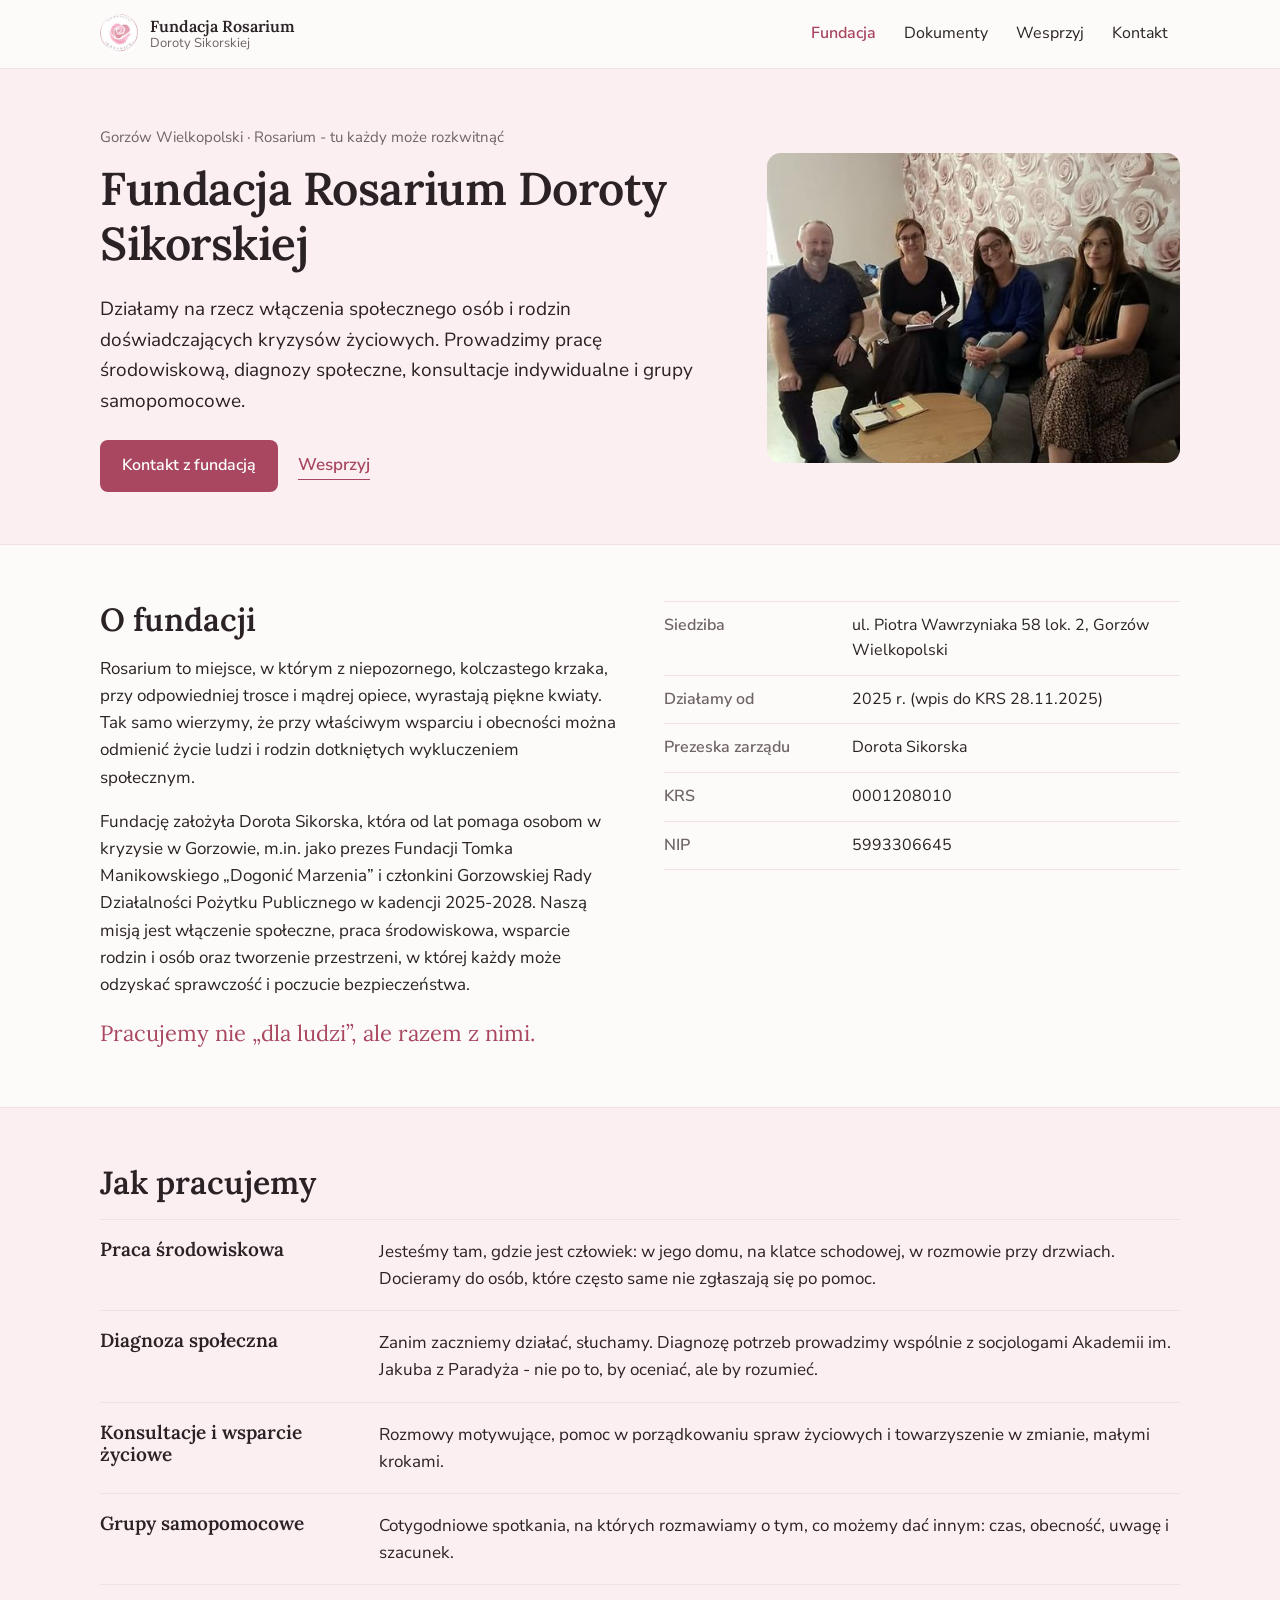
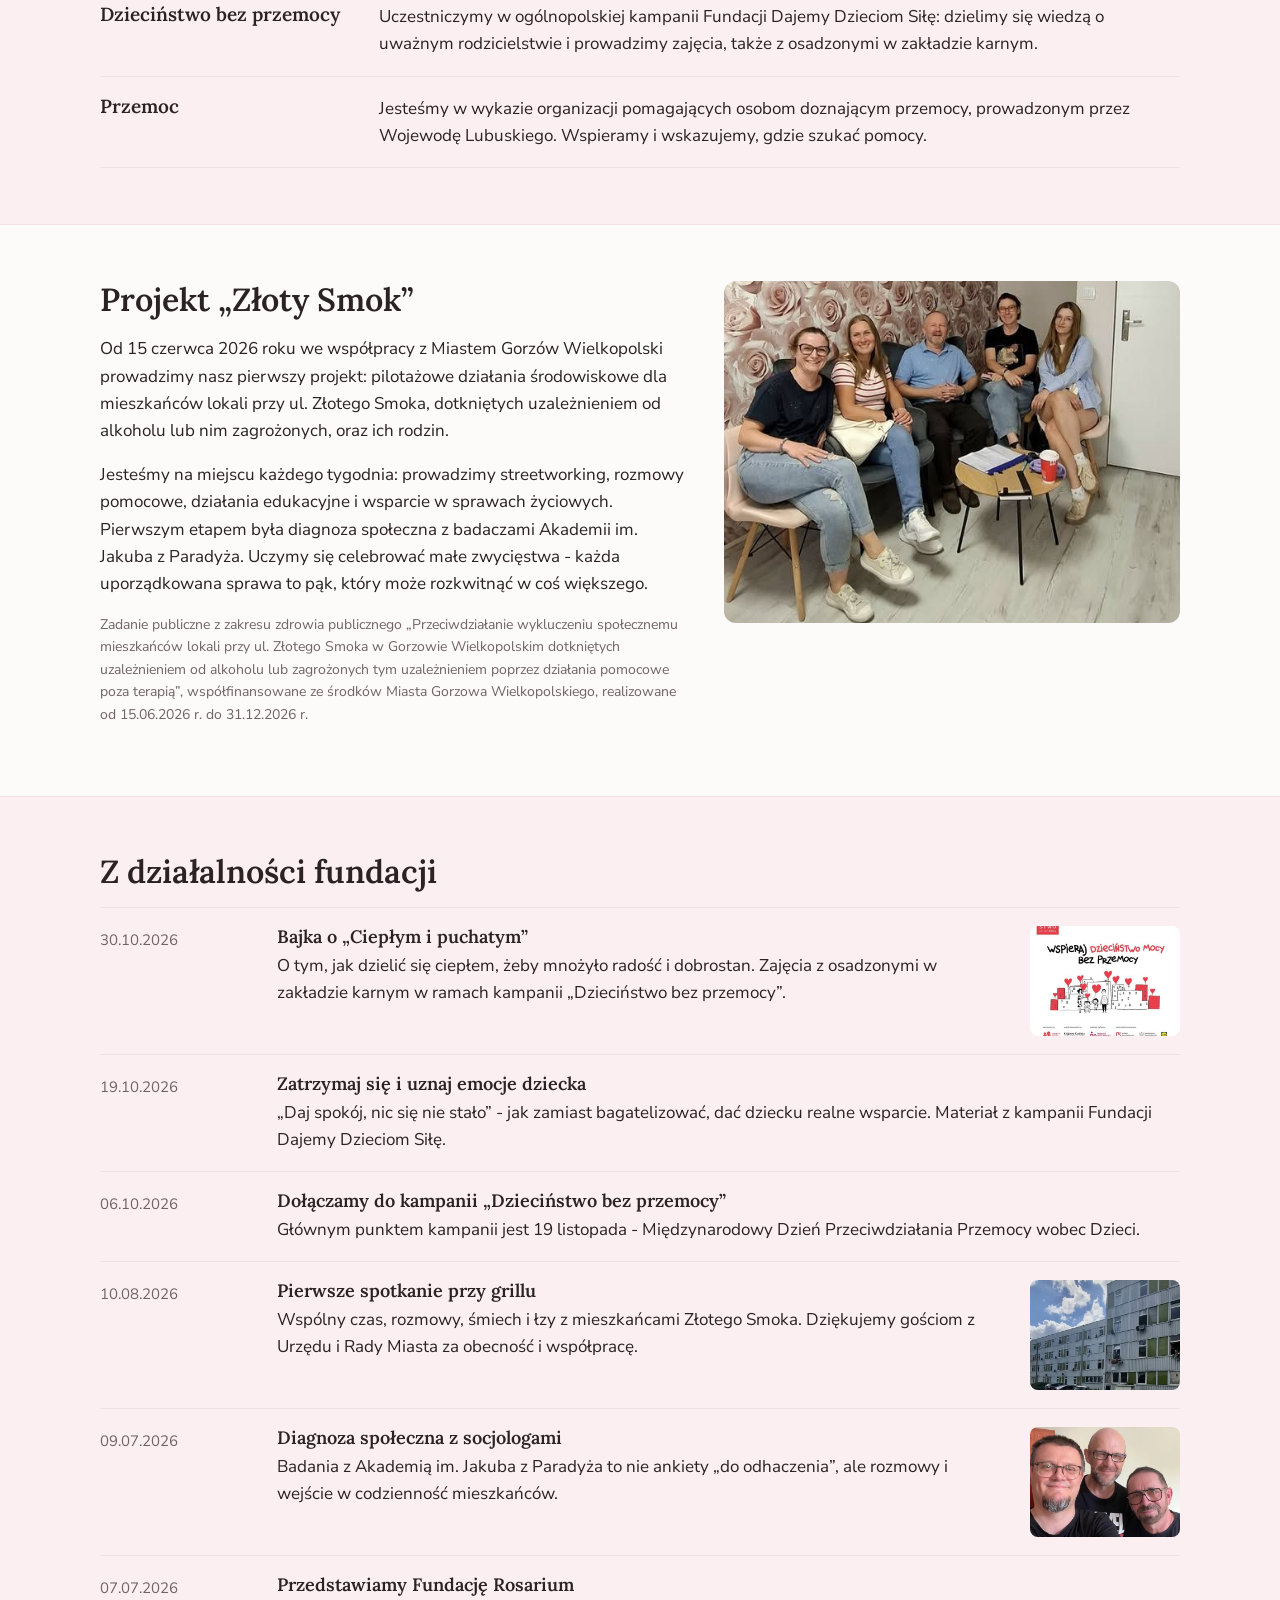
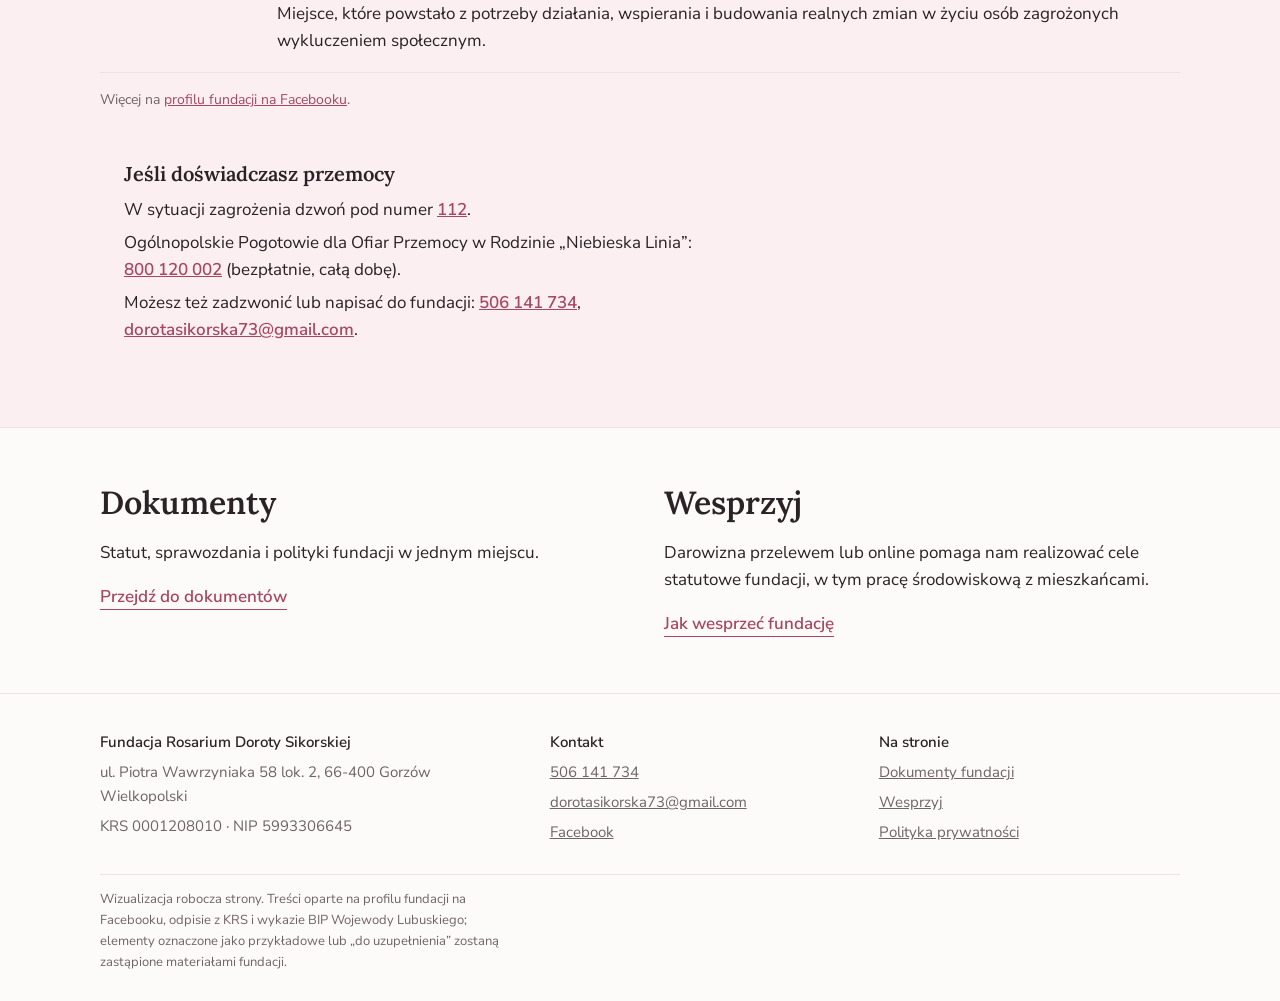
==== index.html @ 7c641041 "Treści i zdjęcia z profilu fundacji na Facebooku, kolory z logo" ====
<!doctype html>
<html lang="pl">
<head>
<meta charset="utf-8">
<meta name="viewport" content="width=device-width, initial-scale=1">
<meta name="robots" content="noindex, nofollow">
<title>Strona główna | Fundacja Rosarium</title>
<meta name="description" content="Fundacja Rosarium Doroty Sikorskiej z Gorzowa Wielkopolskiego wspiera osoby wykluczone społecznie i zagrożone wykluczeniem.">
<link rel="preconnect" href="https://fonts.googleapis.com">
<link rel="preconnect" href="https://fonts.gstatic.com" crossorigin>
<link href="https://fonts.googleapis.com/css2?family=Lora:wght@500;600&family=Nunito+Sans:opsz,wght@6..12,400;6..12,600&display=swap" rel="stylesheet">
<link rel="stylesheet" href="style.css">
<link rel="icon" href="data:image/svg+xml,%3Csvg%20xmlns%3D%22http%3A//www.w3.org/2000/svg%22%20viewBox%3D%220%200%2040%2040%22%3E%3Ccircle%20cx%3D%2220%22%20cy%3D%2220%22%20r%3D%2219%22%20fill%3D%22%239a3c52%22/%3E%3Cpath%20d%3D%22M20%2011c-4.5%200-7%203.5-7%207s3.5%206%207%206%207-2.5%207-6-2.5-7-7-7z%22%20fill%3D%22none%22%20stroke%3D%22%23fff%22%20stroke-width%3D%222.4%22/%3E%3Cpath%20d%3D%22M20%2024v8%22%20stroke%3D%22%23fff%22%20stroke-width%3D%222.4%22/%3E%3C/svg%3E">
</head>
<body>
<a class="skip" href="#tresc">Przejdź do treści</a>
<header class="top"><div class="wrap">
<a class="brand" href="index.html"><img src="img/logo.jpg" alt="" width="40" height="40"><span>Fundacja Rosarium<small>Doroty Sikorskiej</small></span></a>
<button class="burger" aria-label="Menu" aria-expanded="false" aria-controls="nav"><svg width="22" height="22" viewBox="0 0 24 24" fill="none" stroke="currentColor" stroke-width="2" stroke-linecap="round"><path d="M4 7h16M4 12h16M4 17h16"/></svg></button>
<nav class="nav" id="nav" aria-label="Główne menu"><a href="index.html" aria-current="page">Fundacja</a><a href="dokumenty.html">Dokumenty</a><a href="wesprzyj.html">Wesprzyj</a><a href="kontakt.html">Kontakt</a></nav>
</div></header>
<main id="tresc">

<section class="hero"><div class="wrap">
<div>
<p class="where">Gorzów Wielkopolski · Rosarium - tu każdy może rozkwitnąć</p>
<h1>Fundacja Rosarium Doroty Sikorskiej</h1>
<p class="lead">Działamy na rzecz włączenia społecznego osób i rodzin doświadczających kryzysów życiowych. Prowadzimy pracę środowiskową, diagnozy społeczne, konsultacje indywidualne i grupy samopomocowe.</p>
<div class="btns"><a class="btn" href="kontakt.html">Kontakt z fundacją</a><a class="lnk" href="wesprzyj.html">Wesprzyj</a></div>
</div>
<div class="hero-art"><img src="img/zespol.jpg" alt="Spotkanie zespołu Fundacji Rosarium" width="526" height="1139"></div>
</div></section>

<section class="sec"><div class="wrap cols">
<div>
<h2>O fundacji</h2>
<p>Rosarium to miejsce, w którym z niepozornego, kolczastego krzaka, przy odpowiedniej trosce i mądrej opiece, wyrastają piękne kwiaty. Tak samo wierzymy, że przy właściwym wsparciu i obecności można odmienić życie ludzi i rodzin dotkniętych wykluczeniem społecznym.</p>
<p>Fundację założyła Dorota Sikorska, która od lat pomaga osobom w kryzysie w Gorzowie, m.in. jako prezes Fundacji Tomka Manikowskiego „Dogonić Marzenia” i członkini Gorzowskiej Rady Działalności Pożytku Publicznego w kadencji 2025-2028. Naszą misją jest włączenie społeczne, praca środowiskowa, wsparcie rodzin i osób oraz tworzenie przestrzeni, w której każdy może odzyskać sprawczość i poczucie bezpieczeństwa.</p>
<p class="motto">Pracujemy nie „dla ludzi”, ale razem z nimi.</p>
</div>
<div>
<ul class="facts">
<li><b>Siedziba</b><span>ul. Piotra Wawrzyniaka 58 lok. 2, Gorzów Wielkopolski</span></li>
<li><b>Działamy od</b><span>2025 r. (wpis do KRS 28.11.2025)</span></li>
<li><b>Prezeska zarządu</b><span>Dorota Sikorska</span></li>
<li><b>KRS</b><span>0001208010</span></li>
<li><b>NIP</b><span>5993306645</span></li>
</ul>
</div>
</div></section>

<section class="sec alt"><div class="wrap">
<h2>Jak pracujemy</h2>
<ul class="ways">
<li><h3>Praca środowiskowa</h3><p>Jesteśmy tam, gdzie jest człowiek: w jego domu, na klatce schodowej, w rozmowie przy drzwiach. Docieramy do osób, które często same nie zgłaszają się po pomoc.</p></li>
<li><h3>Diagnoza społeczna</h3><p>Zanim zaczniemy działać, słuchamy. Diagnozę potrzeb prowadzimy wspólnie z socjologami Akademii im. Jakuba z Paradyża - nie po to, by oceniać, ale by rozumieć.</p></li>
<li><h3>Konsultacje i wsparcie życiowe</h3><p>Rozmowy motywujące, pomoc w porządkowaniu spraw życiowych i towarzyszenie w zmianie, małymi krokami.</p></li>
<li><h3>Grupy samopomocowe</h3><p>Cotygodniowe spotkania, na których rozmawiamy o tym, co możemy dać innym: czas, obecność, uwagę i szacunek.</p></li>
<li><h3>Dzieciństwo bez przemocy</h3><p>Uczestniczymy w ogólnopolskiej kampanii Fundacji Dajemy Dzieciom Siłę: dzielimy się wiedzą o uważnym rodzicielstwie i prowadzimy zajęcia, także z osadzonymi w zakładzie karnym.</p></li>
<li><h3>Przemoc</h3><p>Jesteśmy w wykazie organizacji pomagających osobom doznającym przemocy, prowadzonym przez Wojewodę Lubuskiego. Wspieramy i wskazujemy, gdzie szukać pomocy.</p></li>
</ul>
</div></section>

<section class="sec"><div class="wrap proj">
<div>
<h2>Projekt „Złoty Smok”</h2>
<p>Od 15 czerwca 2026 roku we współpracy z Miastem Gorzów Wielkopolski prowadzimy nasz pierwszy projekt: pilotażowe działania środowiskowe dla mieszkańców lokali przy ul. Złotego Smoka, dotkniętych uzależnieniem od alkoholu lub nim zagrożonych, oraz ich rodzin.</p>
<p>Jesteśmy na miejscu każdego tygodnia: prowadzimy streetworking, rozmowy pomocowe, działania edukacyjne i wsparcie w sprawach życiowych. Pierwszym etapem była diagnoza społeczna z badaczami Akademii im. Jakuba z Paradyża. Uczymy się celebrować małe zwycięstwa - każda uporządkowana sprawa to pąk, który może rozkwitnąć w coś większego.</p>
<p class="small">Zadanie publiczne z zakresu zdrowia publicznego „Przeciwdziałanie wykluczeniu społecznemu mieszkańców lokali przy ul. Złotego Smoka w Gorzowie Wielkopolskim dotkniętych uzależnieniem od alkoholu lub zagrożonych tym uzależnieniem poprzez działania pomocowe poza terapią”, współfinansowane ze środków Miasta Gorzowa Wielkopolskiego, realizowane od 15.06.2026 r. do 31.12.2026 r.</p>
</div>
<img src="img/spotkanie.jpg" alt="Spotkanie w ramach projektu Złoty Smok" loading="lazy">
</div></section>

<section class="sec alt"><div class="wrap">
<div>
<h2>Z działalności fundacji</h2>
<ul class="news">
<li class="ph"><time datetime="2026-10-30">30.10.2026</time><div><h3>Bajka o „Ciepłym i puchatym”</h3><p>O tym, jak dzielić się ciepłem, żeby mnożyło radość i dobrostan. Zajęcia z osadzonymi w zakładzie karnym w ramach kampanii „Dzieciństwo bez przemocy”.</p></div><img class="th" src="img/kampania.jpg" alt="" loading="lazy"></li>
<li><time datetime="2026-10-19">19.10.2026</time><div><h3>Zatrzymaj się i uznaj emocje dziecka</h3><p>„Daj spokój, nic się nie stało” - jak zamiast bagatelizować, dać dziecku realne wsparcie. Materiał z kampanii Fundacji Dajemy Dzieciom Siłę.</p></div></li>
<li><time datetime="2026-10-06">06.10.2026</time><div><h3>Dołączamy do kampanii „Dzieciństwo bez przemocy”</h3><p>Głównym punktem kampanii jest 19 listopada - Międzynarodowy Dzień Przeciwdziałania Przemocy wobec Dzieci.</p></div></li>
<li class="ph"><time datetime="2026-08-10">10.08.2026</time><div><h3>Pierwsze spotkanie przy grillu</h3><p>Wspólny czas, rozmowy, śmiech i łzy z mieszkańcami Złotego Smoka. Dziękujemy gościom z Urzędu i Rady Miasta za obecność i współpracę.</p></div><img class="th" src="img/zloty-smok.jpg" alt="" loading="lazy"></li>
<li class="ph"><time datetime="2026-07-09">09.07.2026</time><div><h3>Diagnoza społeczna z socjologami</h3><p>Badania z Akademią im. Jakuba z Paradyża to nie ankiety „do odhaczenia”, ale rozmowy i wejście w codzienność mieszkańców.</p></div><img class="th" src="img/diagnoza.jpg" alt="" loading="lazy"></li>
<li><time datetime="2026-07-07">07.07.2026</time><div><h3>Przedstawiamy Fundację Rosarium</h3><p>Miejsce, które powstało z potrzeby działania, wspierania i budowania realnych zmian w życiu osób zagrożonych wykluczeniem społecznym.</p></div></li>
</ul>
<p class="note">Więcej na <a href="https://www.facebook.com/profile.php?id=61591479943344" rel="noopener">profilu fundacji na Facebooku</a>.</p>
<div style="margin-top:28px;max-width:640px"><div class="help"><h3>Jeśli doświadczasz przemocy</h3>
<p>W sytuacji zagrożenia dzwoń pod numer <a href="tel:112">112</a>.</p>
<p>Ogólnopolskie Pogotowie dla Ofiar Przemocy w Rodzinie „Niebieska Linia”: <a href="tel:800120002">800 120 002</a> (bezpłatnie, całą dobę).</p>
<p>Możesz też zadzwonić lub napisać do fundacji: <a href="tel:+48506141734">506 141 734</a>, <a href="mailto:dorotasikorska73@gmail.com">dorotasikorska73@gmail.com</a>.</p></div></div>
</div></section>

<section class="sec"><div class="wrap pair">
<div><h2>Dokumenty</h2><p>Statut, sprawozdania i polityki fundacji w jednym miejscu.</p><a class="lnk" href="dokumenty.html">Przejdź do dokumentów</a></div>
<div><h2>Wesprzyj</h2><p>Darowizna przelewem lub online pomaga nam realizować cele statutowe fundacji, w tym pracę środowiskową z mieszkańcami.</p><a class="lnk" href="wesprzyj.html">Jak wesprzeć fundację</a></div>
</div></section>

</main>
<footer class="foot"><div class="wrap">
<div><p><b>Fundacja Rosarium Doroty Sikorskiej</b></p><p>ul. Piotra Wawrzyniaka 58 lok. 2, 66-400 Gorzów Wielkopolski</p><p>KRS 0001208010 · NIP 5993306645</p></div>
<div><p><b>Kontakt</b></p><p><a href="tel:+48506141734">506 141 734</a></p><p><a href="mailto:dorotasikorska73@gmail.com">dorotasikorska73@gmail.com</a></p><p><a href="https://www.facebook.com/profile.php?id=61591479943344" rel="noopener">Facebook</a></p></div>
<div><p><b>Na stronie</b></p><p><a href="dokumenty.html">Dokumenty fundacji</a></p><p><a href="wesprzyj.html">Wesprzyj</a></p><p><a href="kontakt.html#rodo">Polityka prywatności</a></p></div>
</div>
<div class="wrap draft">Wizualizacja robocza strony. Treści oparte na profilu fundacji na Facebooku, odpisie z KRS i wykazie BIP Wojewody Lubuskiego; elementy oznaczone jako przykładowe lub „do uzupełnienia” zostaną zastąpione materiałami fundacji.</div>
</footer>
<script>
(function(){var b=document.querySelector('.burger'),n=document.getElementById('nav');
b.addEventListener('click',function(){var o=n.classList.toggle('open');b.setAttribute('aria-expanded',o)});
n.addEventListener('click',function(e){if(e.target.tagName==='A'){n.classList.remove('open');b.setAttribute('aria-expanded','false')}});
document.querySelectorAll('[data-mock]').forEach(function(a){a.addEventListener('click',function(e){e.preventDefault();var m=document.getElementById(a.getAttribute('data-mock'));if(m){m.hidden=false}})});
})();
</script>
</body>
</html>
---- style.css ----
:root{--bg:#fdfafa;--bg2:#fbeff2;--ink:#2a2224;--muted:#6f6466;--line:#efe1e5;--acc:#a8475f;--acc2:#8a3449;--accink:#fff;
--hf:'Lora',Georgia,serif;--bf:'Nunito Sans',system-ui,sans-serif;--w:1080px}
*{box-sizing:border-box}
html{-webkit-text-size-adjust:100%;scroll-behavior:smooth}
body{margin:0;background:var(--bg);color:var(--ink);font:400 17px/1.6 var(--bf);overflow-x:hidden}
img,svg{max-width:100%;display:block}
a{color:var(--acc)}
a:hover{color:var(--acc2)}
.wrap{width:min(var(--w),100% - 40px);margin:0 auto}
h1,h2,h3{font-family:var(--hf);font-weight:600;line-height:1.2;margin:0 0 .5em;color:var(--ink)}
h1{font-size:clamp(28px,4.4vw,46px);letter-spacing:-.01em}
h2{font-size:clamp(24px,3vw,32px)}
h3{font-size:20px}
p{margin:0 0 1em}
.skip{position:absolute;left:-999px}
.skip:focus{left:12px;top:12px;background:#fff;padding:8px 12px;z-index:99}
/* naglowek */
.top{position:sticky;top:0;z-index:50;background:var(--bg);border-bottom:1px solid var(--line)}
.top .wrap{display:flex;align-items:center;justify-content:space-between;gap:16px;height:68px}
.brand{display:flex;align-items:center;gap:10px;text-decoration:none;color:var(--ink);min-width:0}
.brand svg{width:38px;height:38px;flex:0 0 auto}
.brand span{font-family:var(--hf);font-weight:600;font-size:16px;line-height:1.2}
.brand small{display:block;font-family:var(--bf);font-weight:400;font-size:13px;color:var(--muted)}
.nav{display:flex;gap:4px;align-items:center}
.nav a{text-decoration:none;color:var(--ink);padding:8px 12px;border-radius:6px;font-size:16px;white-space:nowrap}
.nav a:hover{background:var(--bg2)}
.nav a[aria-current]{color:var(--acc);font-weight:600}
.burger{display:none;background:none;border:1px solid var(--line);border-radius:8px;width:44px;height:44px;cursor:pointer;color:var(--ink);flex:0 0 auto}
.burger svg{margin:auto}
@media (max-width:820px){
 .burger{display:block}
 .nav{display:none;position:absolute;left:0;right:0;top:68px;background:var(--bg);flex-direction:column;align-items:stretch;padding:8px 20px 16px;border-bottom:1px solid var(--line);box-shadow:0 12px 24px rgba(0,0,0,.06)}
 .nav.open{display:flex}
 .nav a{padding:12px 4px;border-bottom:1px solid var(--line);border-radius:0}
 .nav a:last-child{border-bottom:0}
}
/* hero */
.hero{padding:56px 0 52px;border-bottom:1px solid var(--line);background:var(--bg)}
.hero .wrap{display:grid;grid-template-columns:minmax(0,1.5fr) minmax(0,1fr);gap:48px;align-items:center}
.hero .lead{font-size:19px;color:var(--ink);max-width:36em}
.hero .where{color:var(--muted);font-size:15px;margin-bottom:12px}
.hero-art{color:var(--acc)}
.hero-art svg{width:100%;height:auto;max-height:300px}
.btns{display:flex;flex-wrap:wrap;gap:12px 20px;align-items:center;margin-top:24px}
.btn{display:inline-block;background:var(--acc);color:var(--accink);text-decoration:none;padding:13px 22px;border-radius:8px;font-weight:600;font-size:16px;border:0;cursor:pointer;font-family:inherit}
.btn:hover{background:var(--acc2);color:#fff}
.lnk{font-weight:600;text-decoration:none;border-bottom:1px solid currentColor;padding-bottom:1px}
@media (max-width:760px){
 .hero{padding:24px 0 28px}
 .hero .wrap{grid-template-columns:minmax(0,1fr);gap:0}
 .hero-art{display:none}
 h1{font-size:clamp(25px,7.4vw,32px)}
 .hero .lead{font-size:17px}
 .btns{margin-top:18px}
}
/* sekcje */
.sec{padding:56px 0;border-bottom:1px solid var(--line)}
.sec.alt{background:var(--bg2)}
.cols{display:grid;grid-template-columns:minmax(0,1fr) minmax(0,1fr);gap:48px}
.cols3{display:grid;grid-template-columns:repeat(3,minmax(0,1fr));gap:32px 40px}
.facts{list-style:none;margin:0;padding:0;border-top:1px solid var(--line)}
.facts li{display:grid;grid-template-columns:minmax(0,11em) minmax(0,1fr);gap:12px;padding:11px 0;border-bottom:1px solid var(--line);font-size:16px}
.facts b{font-weight:600;color:var(--muted)}
.ways{list-style:none;margin:8px 0 0;padding:0}
.ways li{padding:18px 0;border-top:1px solid var(--line);display:grid;grid-template-columns:minmax(0,15em) minmax(0,1fr);gap:24px}
.ways li:last-child{border-bottom:1px solid var(--line)}
.ways h3{margin:0;font-size:19px}
.ways p{margin:0;color:var(--ink)}
.news{list-style:none;margin:8px 0 0;padding:0}
.news li{padding:18px 0;border-top:1px solid var(--line);display:grid;grid-template-columns:minmax(0,9em) minmax(0,1fr);gap:24px}
.news li:last-child{border-bottom:1px solid var(--line)}
.news time{color:var(--muted);font-size:15px;padding-top:2px}
.news h3{font-size:18px;margin:0 0 4px}
.news p{margin:0}
.news .src{font-size:14px;color:var(--muted);margin-top:6px}
.news li.empty h3,.news li.empty p{color:var(--muted);font-weight:400}
.note{font-size:14px;color:var(--muted);margin-top:16px}
.quote{font-family:var(--hf);font-size:21px;line-height:1.5;margin:0 0 8px;color:var(--ink)}
.quote+p{color:var(--muted);font-size:15px}
.pair{display:grid;grid-template-columns:minmax(0,1fr) minmax(0,1fr);gap:48px}
.pair p{max-width:30em}
.help{background:var(--bg2);border-radius:10px;padding:22px 24px;margin-top:8px}
.help p{margin:0 0 6px}
.help a{font-weight:600}
@media (max-width:820px){
 .sec{padding:40px 0}
 .cols,.pair,.cols3{grid-template-columns:minmax(0,1fr);gap:28px}
 .ways li,.news li{grid-template-columns:minmax(0,1fr);gap:4px}
 .facts li{grid-template-columns:minmax(0,1fr);gap:0}
}
/* podstrony */
.phead{padding:40px 0 28px;border-bottom:1px solid var(--line)}
.phead p{max-width:40em;color:var(--ink);margin:0}
@media (max-width:760px){.phead{padding:26px 0 20px}}
.docs{margin:0;padding:0;list-style:none}
.docgroup{margin-bottom:36px}
.docgroup h2{font-size:22px;margin-bottom:10px}
.doc{display:grid;grid-template-columns:28px minmax(0,1fr) auto;gap:14px;align-items:center;padding:14px 0;border-top:1px solid var(--line)}
.doc:last-child{border-bottom:1px solid var(--line)}
.doc svg{color:var(--acc)}
.doc .t{font-weight:600}
.doc .m{font-size:14px;color:var(--muted)}
.doc a.dl{font-size:15px;font-weight:600;text-decoration:none;white-space:nowrap}
.doc.wait .t{font-weight:400;color:var(--muted)}
@media (max-width:520px){.doc{grid-template-columns:24px minmax(0,1fr)}.doc a.dl,.doc .dl{grid-column:2}}
.acct{border:1px solid var(--line);border-radius:10px;padding:22px 24px;background:#fff}
.acct dl{margin:0;display:grid;grid-template-columns:minmax(0,9em) minmax(0,1fr);gap:10px 16px}
.acct dt{color:var(--muted);font-size:15px}
.acct dd{margin:0;font-weight:600;overflow-wrap:anywhere}
.acct dd.todo{font-weight:400;color:var(--muted);font-style:italic}
@media (max-width:520px){.acct dl{grid-template-columns:minmax(0,1fr);gap:2px}.acct dd{margin-bottom:10px}}
.pay{margin-top:20px}
.pay .btn[aria-disabled]{opacity:.9}
.small{font-size:14px;color:var(--muted)}
.map{border:1px solid var(--line);border-radius:10px;overflow:hidden;background:var(--bg2)}
.map iframe{display:block;width:100%;height:320px;border:0}
/* stopka */
.foot{padding:36px 0 28px;font-size:15px;color:var(--muted)}
.foot .wrap{display:grid;grid-template-columns:minmax(0,1.4fr) minmax(0,1fr) minmax(0,1fr);gap:28px}
.foot b{color:var(--ink);font-weight:600}
.foot a{color:var(--muted)}
.foot p{margin:0 0 6px}
.draft{border-top:1px solid var(--line);margin-top:24px;padding-top:14px;font-size:13px}
@media (max-width:820px){.foot .wrap{grid-template-columns:minmax(0,1fr);gap:18px}}
.hero{background:var(--bg2)}.brand img{width:40px;height:40px;border-radius:50%;flex:0 0 auto}.hero-art img{width:100%;height:auto;aspect-ratio:4/3;object-fit:cover;border-radius:14px}.news li.ph{grid-template-columns:minmax(0,9em) minmax(0,1fr) 150px}.news .th{width:150px;height:110px;object-fit:cover;border-radius:8px}@media (max-width:760px){.news li.ph{grid-template-columns:minmax(0,1fr)}.news .th{width:100%;height:180px}}.motto{font-family:var(--hf);font-size:22px;color:var(--acc);margin:18px 0 0}.proj{display:grid;grid-template-columns:minmax(0,1.3fr) minmax(0,1fr);gap:32px;align-items:start}.proj img{width:100%;border-radius:12px;aspect-ratio:4/3;object-fit:cover}@media (max-width:760px){.proj{grid-template-columns:minmax(0,1fr)}}
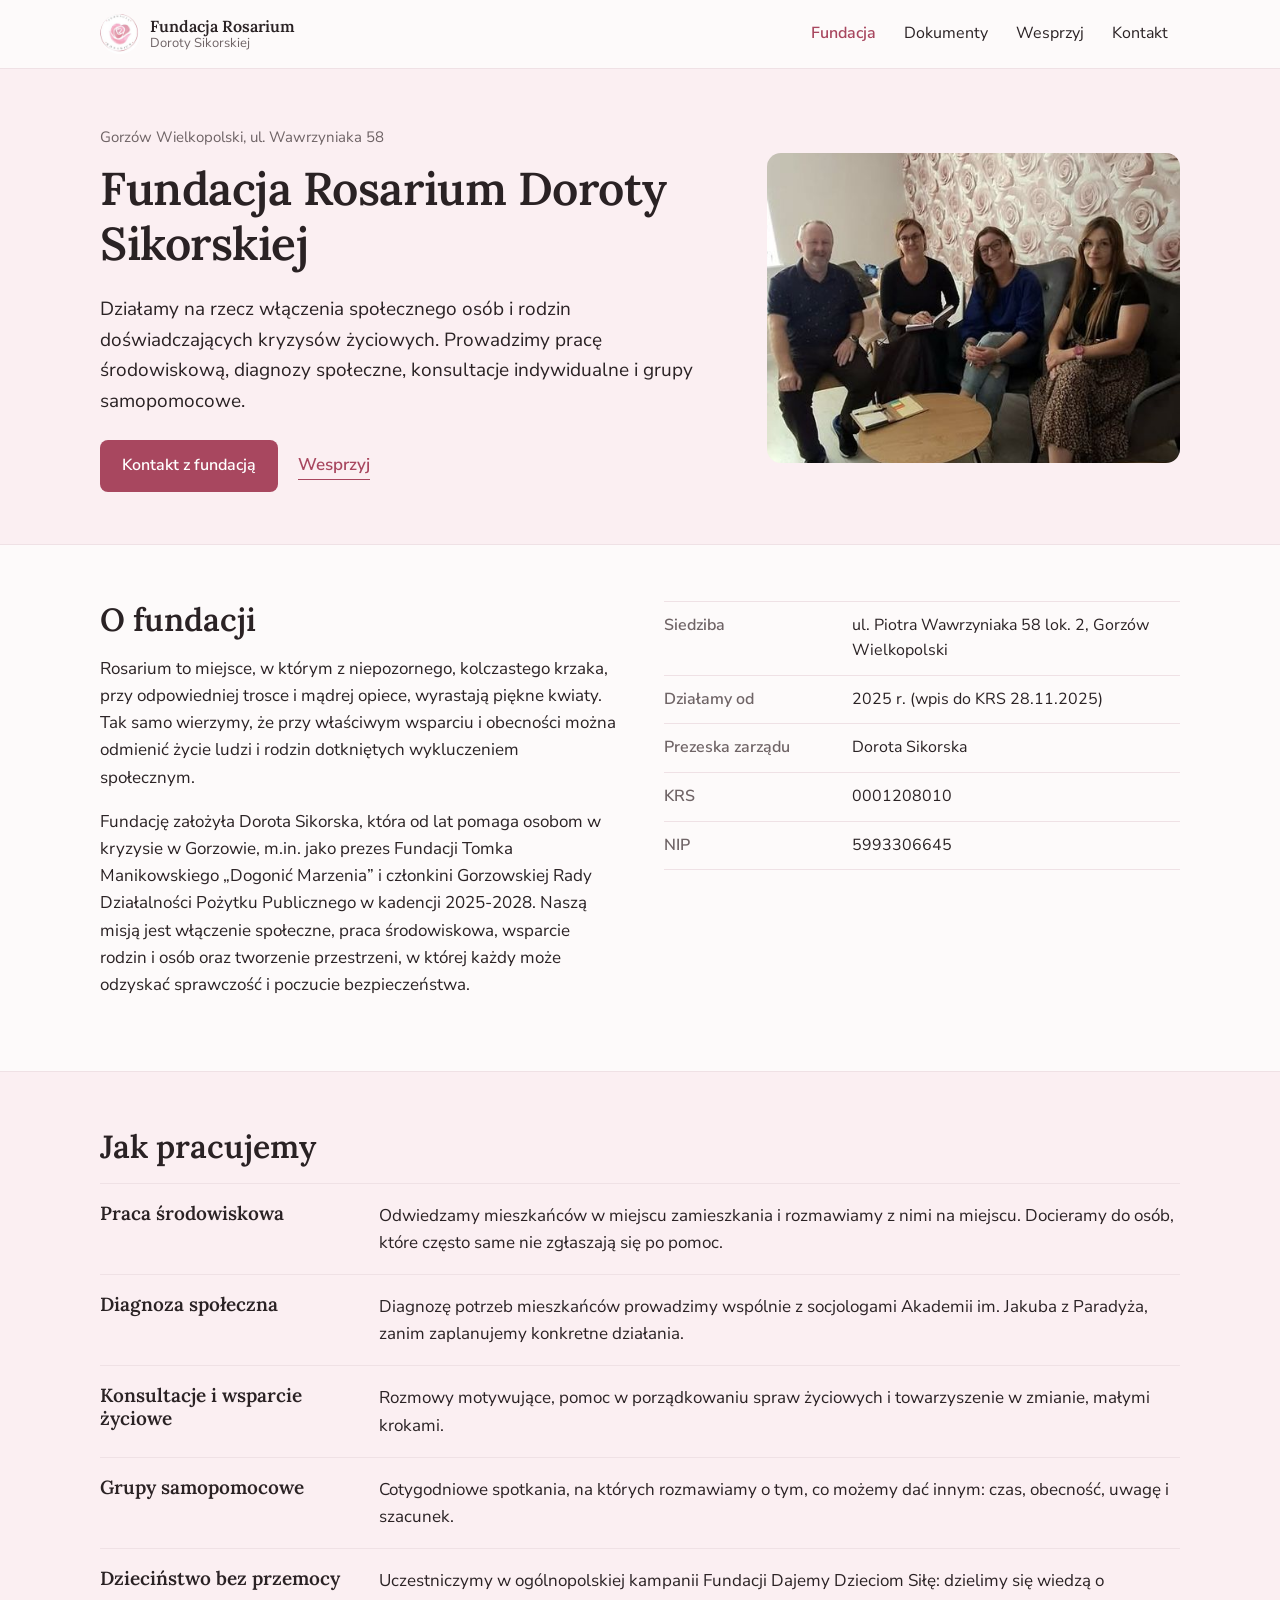
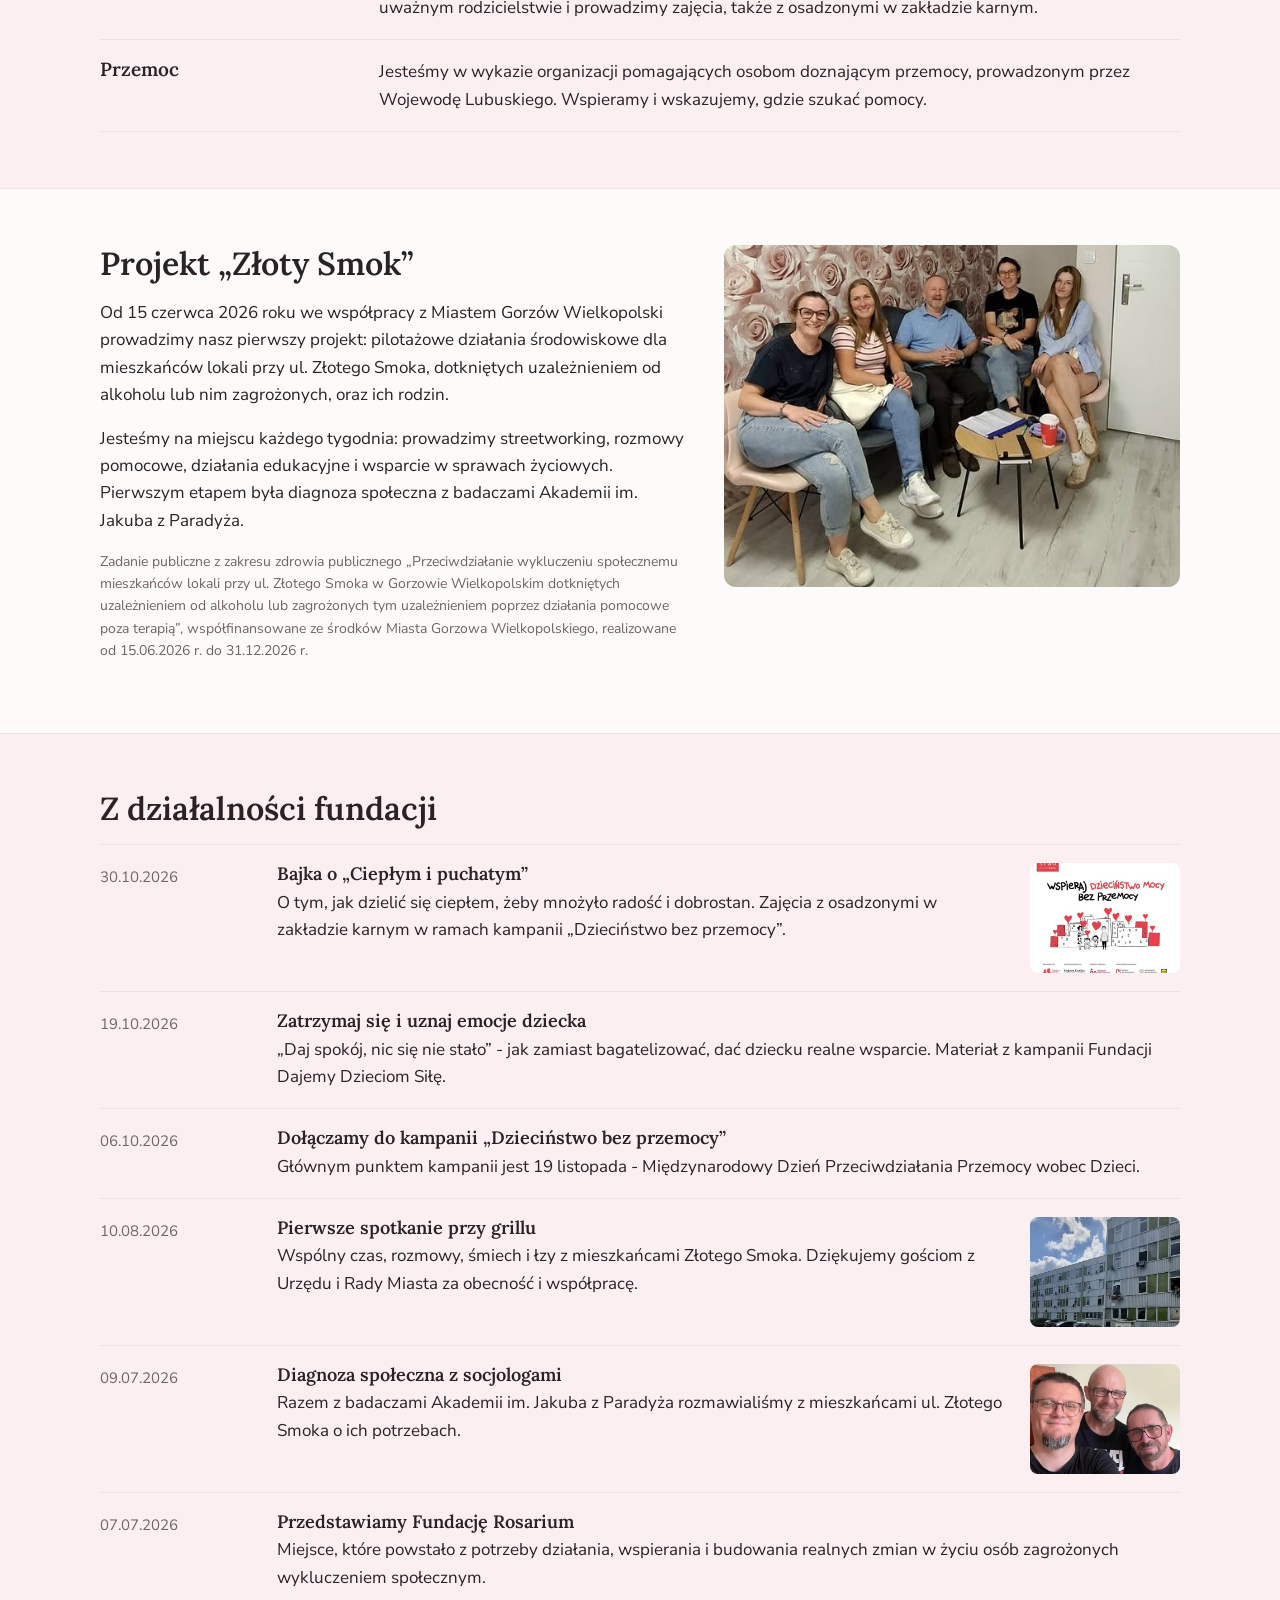
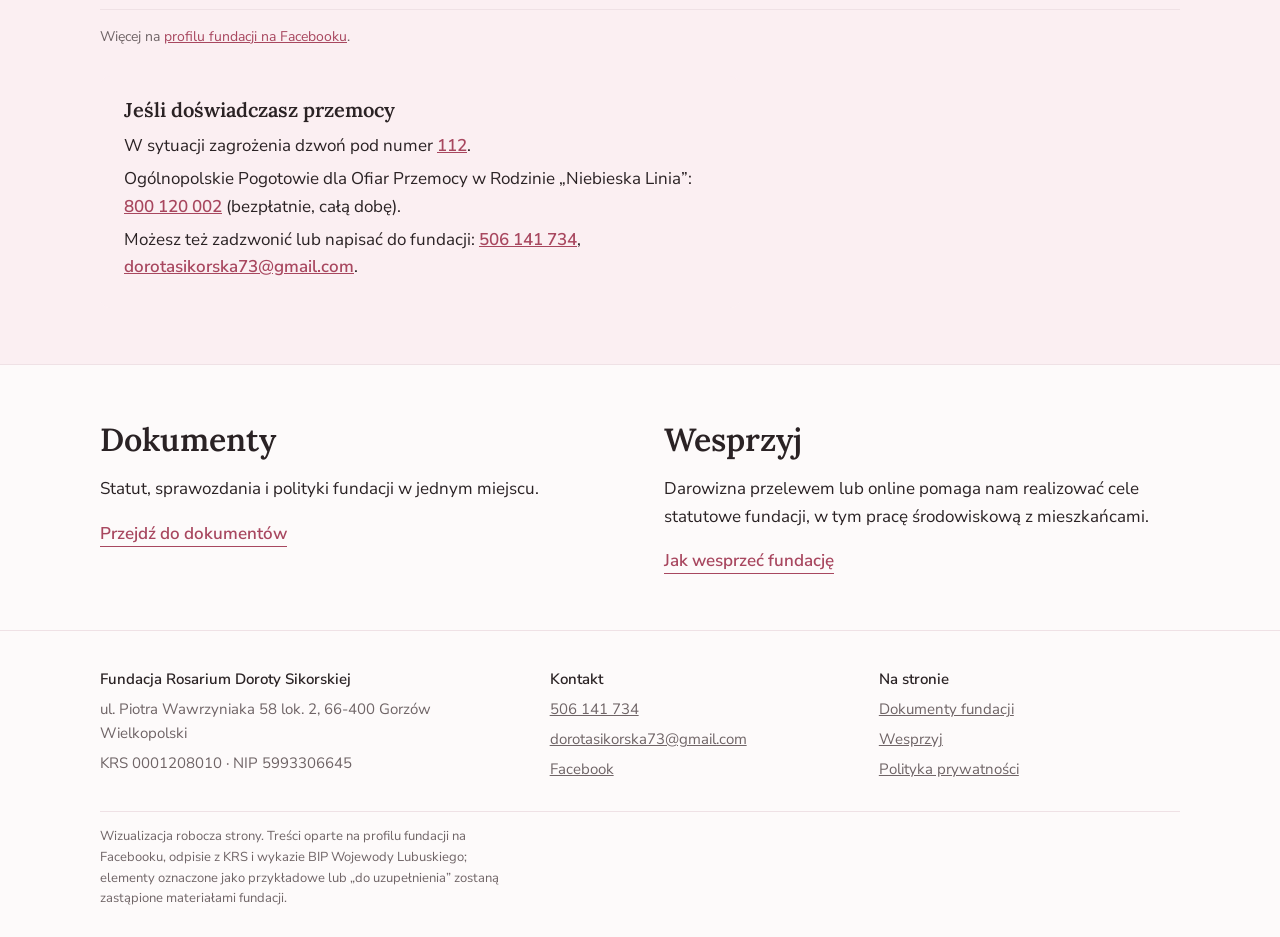
==== commit 1319f4d6: "Prostsze teksty" ====
--- a/index.html
+++ b/index.html
@@ -23,7 +23,7 @@
 
 <section class="hero"><div class="wrap">
 <div>
-<p class="where">Gorzów Wielkopolski · Rosarium - tu każdy może rozkwitnąć</p>
+<p class="where">Gorzów Wielkopolski, ul. Wawrzyniaka 58</p>
 <h1>Fundacja Rosarium Doroty Sikorskiej</h1>
 <p class="lead">Działamy na rzecz włączenia społecznego osób i rodzin doświadczających kryzysów życiowych. Prowadzimy pracę środowiskową, diagnozy społeczne, konsultacje indywidualne i grupy samopomocowe.</p>
 <div class="btns"><a class="btn" href="kontakt.html">Kontakt z fundacją</a><a class="lnk" href="wesprzyj.html">Wesprzyj</a></div>
@@ -36,7 +36,6 @@
 <h2>O fundacji</h2>
 <p>Rosarium to miejsce, w którym z niepozornego, kolczastego krzaka, przy odpowiedniej trosce i mądrej opiece, wyrastają piękne kwiaty. Tak samo wierzymy, że przy właściwym wsparciu i obecności można odmienić życie ludzi i rodzin dotkniętych wykluczeniem społecznym.</p>
 <p>Fundację założyła Dorota Sikorska, która od lat pomaga osobom w kryzysie w Gorzowie, m.in. jako prezes Fundacji Tomka Manikowskiego „Dogonić Marzenia” i członkini Gorzowskiej Rady Działalności Pożytku Publicznego w kadencji 2025-2028. Naszą misją jest włączenie społeczne, praca środowiskowa, wsparcie rodzin i osób oraz tworzenie przestrzeni, w której każdy może odzyskać sprawczość i poczucie bezpieczeństwa.</p>
-<p class="motto">Pracujemy nie „dla ludzi”, ale razem z nimi.</p>
 </div>
 <div>
 <ul class="facts">
@@ -52,8 +51,8 @@
 <section class="sec alt"><div class="wrap">
 <h2>Jak pracujemy</h2>
 <ul class="ways">
-<li><h3>Praca środowiskowa</h3><p>Jesteśmy tam, gdzie jest człowiek: w jego domu, na klatce schodowej, w rozmowie przy drzwiach. Docieramy do osób, które często same nie zgłaszają się po pomoc.</p></li>
-<li><h3>Diagnoza społeczna</h3><p>Zanim zaczniemy działać, słuchamy. Diagnozę potrzeb prowadzimy wspólnie z socjologami Akademii im. Jakuba z Paradyża - nie po to, by oceniać, ale by rozumieć.</p></li>
+<li><h3>Praca środowiskowa</h3><p>Odwiedzamy mieszkańców w miejscu zamieszkania i rozmawiamy z nimi na miejscu. Docieramy do osób, które często same nie zgłaszają się po pomoc.</p></li>
+<li><h3>Diagnoza społeczna</h3><p>Diagnozę potrzeb mieszkańców prowadzimy wspólnie z socjologami Akademii im. Jakuba z Paradyża, zanim zaplanujemy konkretne działania.</p></li>
 <li><h3>Konsultacje i wsparcie życiowe</h3><p>Rozmowy motywujące, pomoc w porządkowaniu spraw życiowych i towarzyszenie w zmianie, małymi krokami.</p></li>
 <li><h3>Grupy samopomocowe</h3><p>Cotygodniowe spotkania, na których rozmawiamy o tym, co możemy dać innym: czas, obecność, uwagę i szacunek.</p></li>
 <li><h3>Dzieciństwo bez przemocy</h3><p>Uczestniczymy w ogólnopolskiej kampanii Fundacji Dajemy Dzieciom Siłę: dzielimy się wiedzą o uważnym rodzicielstwie i prowadzimy zajęcia, także z osadzonymi w zakładzie karnym.</p></li>
@@ -65,7 +64,7 @@
 <div>
 <h2>Projekt „Złoty Smok”</h2>
 <p>Od 15 czerwca 2026 roku we współpracy z Miastem Gorzów Wielkopolski prowadzimy nasz pierwszy projekt: pilotażowe działania środowiskowe dla mieszkańców lokali przy ul. Złotego Smoka, dotkniętych uzależnieniem od alkoholu lub nim zagrożonych, oraz ich rodzin.</p>
-<p>Jesteśmy na miejscu każdego tygodnia: prowadzimy streetworking, rozmowy pomocowe, działania edukacyjne i wsparcie w sprawach życiowych. Pierwszym etapem była diagnoza społeczna z badaczami Akademii im. Jakuba z Paradyża. Uczymy się celebrować małe zwycięstwa - każda uporządkowana sprawa to pąk, który może rozkwitnąć w coś większego.</p>
+<p>Jesteśmy na miejscu każdego tygodnia: prowadzimy streetworking, rozmowy pomocowe, działania edukacyjne i wsparcie w sprawach życiowych. Pierwszym etapem była diagnoza społeczna z badaczami Akademii im. Jakuba z Paradyża.</p>
 <p class="small">Zadanie publiczne z zakresu zdrowia publicznego „Przeciwdziałanie wykluczeniu społecznemu mieszkańców lokali przy ul. Złotego Smoka w Gorzowie Wielkopolskim dotkniętych uzależnieniem od alkoholu lub zagrożonych tym uzależnieniem poprzez działania pomocowe poza terapią”, współfinansowane ze środków Miasta Gorzowa Wielkopolskiego, realizowane od 15.06.2026 r. do 31.12.2026 r.</p>
 </div>
 <img src="img/spotkanie.jpg" alt="Spotkanie w ramach projektu Złoty Smok" loading="lazy">
@@ -79,7 +78,7 @@
 <li><time datetime="2026-10-19">19.10.2026</time><div><h3>Zatrzymaj się i uznaj emocje dziecka</h3><p>„Daj spokój, nic się nie stało” - jak zamiast bagatelizować, dać dziecku realne wsparcie. Materiał z kampanii Fundacji Dajemy Dzieciom Siłę.</p></div></li>
 <li><time datetime="2026-10-06">06.10.2026</time><div><h3>Dołączamy do kampanii „Dzieciństwo bez przemocy”</h3><p>Głównym punktem kampanii jest 19 listopada - Międzynarodowy Dzień Przeciwdziałania Przemocy wobec Dzieci.</p></div></li>
 <li class="ph"><time datetime="2026-08-10">10.08.2026</time><div><h3>Pierwsze spotkanie przy grillu</h3><p>Wspólny czas, rozmowy, śmiech i łzy z mieszkańcami Złotego Smoka. Dziękujemy gościom z Urzędu i Rady Miasta za obecność i współpracę.</p></div><img class="th" src="img/zloty-smok.jpg" alt="" loading="lazy"></li>
-<li class="ph"><time datetime="2026-07-09">09.07.2026</time><div><h3>Diagnoza społeczna z socjologami</h3><p>Badania z Akademią im. Jakuba z Paradyża to nie ankiety „do odhaczenia”, ale rozmowy i wejście w codzienność mieszkańców.</p></div><img class="th" src="img/diagnoza.jpg" alt="" loading="lazy"></li>
+<li class="ph"><time datetime="2026-07-09">09.07.2026</time><div><h3>Diagnoza społeczna z socjologami</h3><p>Razem z badaczami Akademii im. Jakuba z Paradyża rozmawialiśmy z mieszkańcami ul. Złotego Smoka o ich potrzebach.</p></div><img class="th" src="img/diagnoza.jpg" alt="" loading="lazy"></li>
 <li><time datetime="2026-07-07">07.07.2026</time><div><h3>Przedstawiamy Fundację Rosarium</h3><p>Miejsce, które powstało z potrzeby działania, wspierania i budowania realnych zmian w życiu osób zagrożonych wykluczeniem społecznym.</p></div></li>
 </ul>
 <p class="note">Więcej na <a href="https://www.facebook.com/profile.php?id=61591479943344" rel="noopener">profilu fundacji na Facebooku</a>.</p>
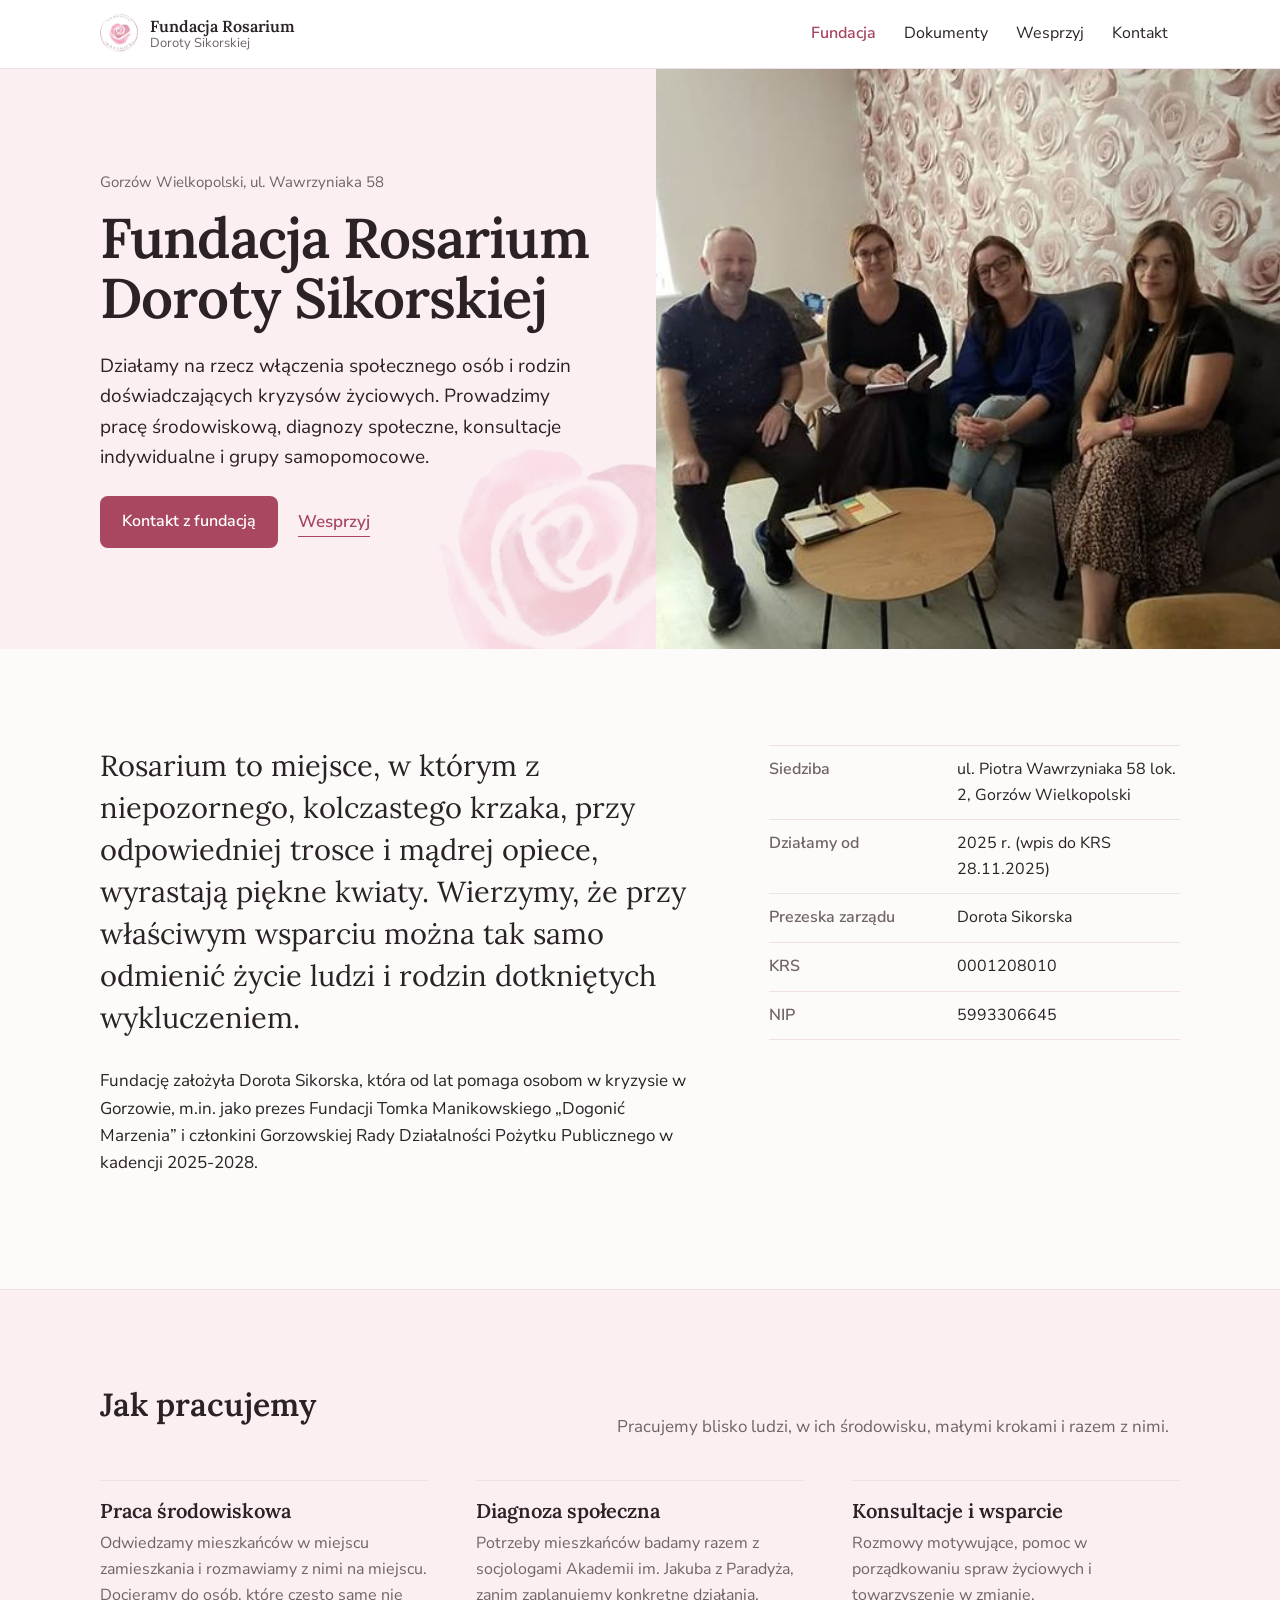
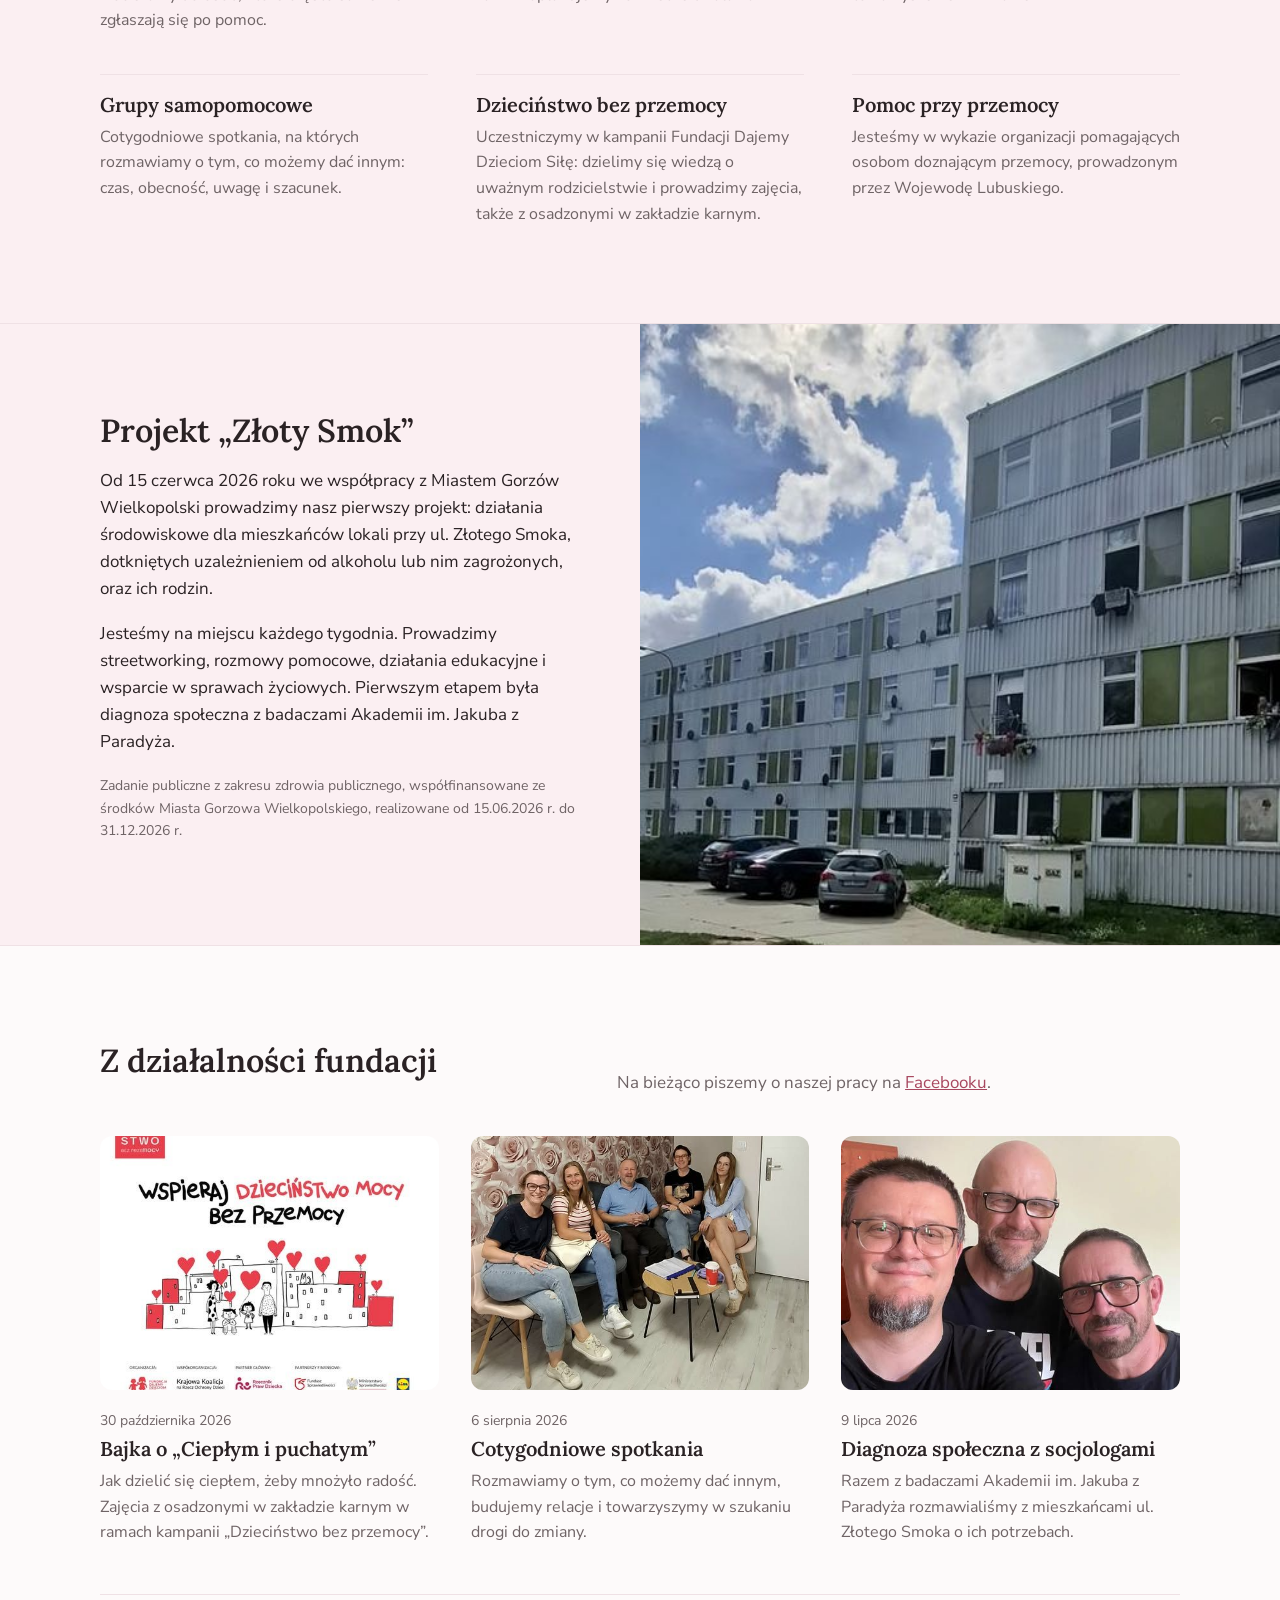
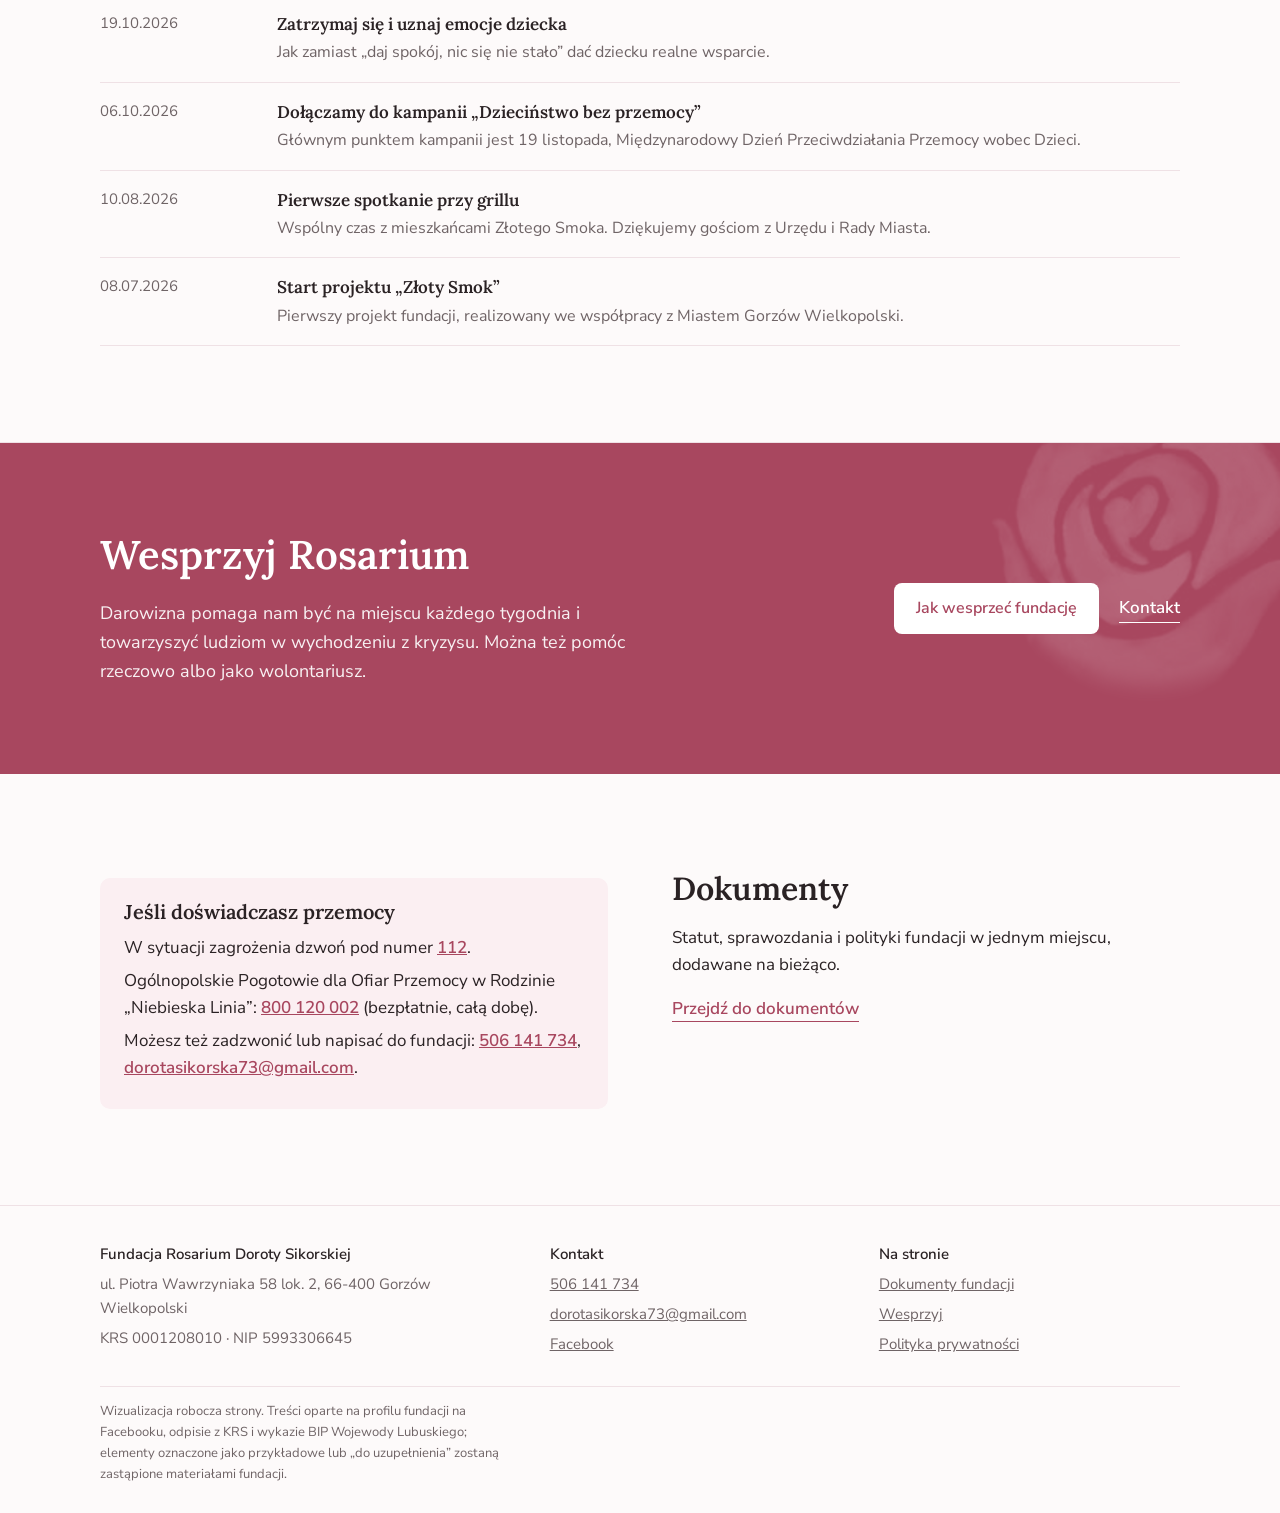
==== commit d68eae61: "Nowy układ strony głównej: duże zdjęcia, motyw z logo, karty aktualności" ====
--- a/index.html
+++ b/index.html
@@ -21,23 +21,23 @@
 </div></header>
 <main id="tresc">
 
-<section class="hero"><div class="wrap">
-<div>
+<section class="hero2"><div class="in">
+<div class="txt">
+<img class="deco" src="img/roza.png" alt="" style="right:-70px;bottom:-60px;width:300px;opacity:.38">
 <p class="where">Gorzów Wielkopolski, ul. Wawrzyniaka 58</p>
 <h1>Fundacja Rosarium Doroty Sikorskiej</h1>
 <p class="lead">Działamy na rzecz włączenia społecznego osób i rodzin doświadczających kryzysów życiowych. Prowadzimy pracę środowiskową, diagnozy społeczne, konsultacje indywidualne i grupy samopomocowe.</p>
 <div class="btns"><a class="btn" href="kontakt.html">Kontakt z fundacją</a><a class="lnk" href="wesprzyj.html">Wesprzyj</a></div>
 </div>
-<div class="hero-art"><img src="img/zespol.jpg" alt="Spotkanie zespołu Fundacji Rosarium" width="526" height="1139"></div>
+<div class="ph"><img src="img/zespol.jpg" alt="Zespół Fundacji Rosarium podczas spotkania"></div>
 </div></section>
 
-<section class="sec"><div class="wrap cols">
-<div>
-<h2>O fundacji</h2>
-<p>Rosarium to miejsce, w którym z niepozornego, kolczastego krzaka, przy odpowiedniej trosce i mądrej opiece, wyrastają piękne kwiaty. Tak samo wierzymy, że przy właściwym wsparciu i obecności można odmienić życie ludzi i rodzin dotkniętych wykluczeniem społecznym.</p>
-<p>Fundację założyła Dorota Sikorska, która od lat pomaga osobom w kryzysie w Gorzowie, m.in. jako prezes Fundacji Tomka Manikowskiego „Dogonić Marzenia” i członkini Gorzowskiej Rady Działalności Pożytku Publicznego w kadencji 2025-2028. Naszą misją jest włączenie społeczne, praca środowiskowa, wsparcie rodzin i osób oraz tworzenie przestrzeni, w której każdy może odzyskać sprawczość i poczucie bezpieczeństwa.</p>
+<section class="intro"><div class="wrap grid">
+<div class="rv">
+<p class="big">Rosarium to miejsce, w którym z niepozornego, kolczastego krzaka, przy odpowiedniej trosce i mądrej opiece, wyrastają piękne kwiaty. Wierzymy, że przy właściwym wsparciu można tak samo odmienić życie ludzi i rodzin dotkniętych wykluczeniem.</p>
+<p>Fundację założyła Dorota Sikorska, która od lat pomaga osobom w kryzysie w Gorzowie, m.in. jako prezes Fundacji Tomka Manikowskiego „Dogonić Marzenia” i członkini Gorzowskiej Rady Działalności Pożytku Publicznego w kadencji 2025-2028.</p>
 </div>
-<div>
+<div class="rv">
 <ul class="facts">
 <li><b>Siedziba</b><span>ul. Piotra Wawrzyniaka 58 lok. 2, Gorzów Wielkopolski</span></li>
 <li><b>Działamy od</b><span>2025 r. (wpis do KRS 28.11.2025)</span></li>
@@ -48,50 +48,57 @@
 </div>
 </div></section>
 
-<section class="sec alt"><div class="wrap">
-<h2>Jak pracujemy</h2>
-<ul class="ways">
-<li><h3>Praca środowiskowa</h3><p>Odwiedzamy mieszkańców w miejscu zamieszkania i rozmawiamy z nimi na miejscu. Docieramy do osób, które często same nie zgłaszają się po pomoc.</p></li>
-<li><h3>Diagnoza społeczna</h3><p>Diagnozę potrzeb mieszkańców prowadzimy wspólnie z socjologami Akademii im. Jakuba z Paradyża, zanim zaplanujemy konkretne działania.</p></li>
-<li><h3>Konsultacje i wsparcie życiowe</h3><p>Rozmowy motywujące, pomoc w porządkowaniu spraw życiowych i towarzyszenie w zmianie, małymi krokami.</p></li>
-<li><h3>Grupy samopomocowe</h3><p>Cotygodniowe spotkania, na których rozmawiamy o tym, co możemy dać innym: czas, obecność, uwagę i szacunek.</p></li>
-<li><h3>Dzieciństwo bez przemocy</h3><p>Uczestniczymy w ogólnopolskiej kampanii Fundacji Dajemy Dzieciom Siłę: dzielimy się wiedzą o uważnym rodzicielstwie i prowadzimy zajęcia, także z osadzonymi w zakładzie karnym.</p></li>
-<li><h3>Przemoc</h3><p>Jesteśmy w wykazie organizacji pomagających osobom doznającym przemocy, prowadzonym przez Wojewodę Lubuskiego. Wspieramy i wskazujemy, gdzie szukać pomocy.</p></li>
+<section class="sec2 tint"><div class="wrap">
+<div class="head rv"><h2>Jak pracujemy</h2><p>Pracujemy blisko ludzi, w ich środowisku, małymi krokami i razem z nimi.</p></div>
+<ul class="ways2">
+<li class="rv"><h3>Praca środowiskowa</h3><p>Odwiedzamy mieszkańców w miejscu zamieszkania i rozmawiamy z nimi na miejscu. Docieramy do osób, które często same nie zgłaszają się po pomoc.</p></li>
+<li class="rv"><h3>Diagnoza społeczna</h3><p>Potrzeby mieszkańców badamy razem z socjologami Akademii im. Jakuba z Paradyża, zanim zaplanujemy konkretne działania.</p></li>
+<li class="rv"><h3>Konsultacje i wsparcie</h3><p>Rozmowy motywujące, pomoc w porządkowaniu spraw życiowych i towarzyszenie w zmianie.</p></li>
+<li class="rv"><h3>Grupy samopomocowe</h3><p>Cotygodniowe spotkania, na których rozmawiamy o tym, co możemy dać innym: czas, obecność, uwagę i szacunek.</p></li>
+<li class="rv"><h3>Dzieciństwo bez przemocy</h3><p>Uczestniczymy w kampanii Fundacji Dajemy Dzieciom Siłę: dzielimy się wiedzą o uważnym rodzicielstwie i prowadzimy zajęcia, także z osadzonymi w zakładzie karnym.</p></li>
+<li class="rv"><h3>Pomoc przy przemocy</h3><p>Jesteśmy w wykazie organizacji pomagających osobom doznającym przemocy, prowadzonym przez Wojewodę Lubuskiego.</p></li>
 </ul>
 </div></section>
 
-<section class="sec"><div class="wrap proj">
-<div>
+<section class="split rev">
+<div class="ph"><img src="img/zloty-smok.jpg" alt="Budynki przy ul. Złotego Smoka w Gorzowie Wielkopolskim" loading="lazy"></div>
+<div class="txt rv">
 <h2>Projekt „Złoty Smok”</h2>
-<p>Od 15 czerwca 2026 roku we współpracy z Miastem Gorzów Wielkopolski prowadzimy nasz pierwszy projekt: pilotażowe działania środowiskowe dla mieszkańców lokali przy ul. Złotego Smoka, dotkniętych uzależnieniem od alkoholu lub nim zagrożonych, oraz ich rodzin.</p>
-<p>Jesteśmy na miejscu każdego tygodnia: prowadzimy streetworking, rozmowy pomocowe, działania edukacyjne i wsparcie w sprawach życiowych. Pierwszym etapem była diagnoza społeczna z badaczami Akademii im. Jakuba z Paradyża.</p>
-<p class="small">Zadanie publiczne z zakresu zdrowia publicznego „Przeciwdziałanie wykluczeniu społecznemu mieszkańców lokali przy ul. Złotego Smoka w Gorzowie Wielkopolskim dotkniętych uzależnieniem od alkoholu lub zagrożonych tym uzależnieniem poprzez działania pomocowe poza terapią”, współfinansowane ze środków Miasta Gorzowa Wielkopolskiego, realizowane od 15.06.2026 r. do 31.12.2026 r.</p>
+<p>Od 15 czerwca 2026 roku we współpracy z Miastem Gorzów Wielkopolski prowadzimy nasz pierwszy projekt: działania środowiskowe dla mieszkańców lokali przy ul. Złotego Smoka, dotkniętych uzależnieniem od alkoholu lub nim zagrożonych, oraz ich rodzin.</p>
+<p>Jesteśmy na miejscu każdego tygodnia. Prowadzimy streetworking, rozmowy pomocowe, działania edukacyjne i wsparcie w sprawach życiowych. Pierwszym etapem była diagnoza społeczna z badaczami Akademii im. Jakuba z Paradyża.</p>
+<p class="small">Zadanie publiczne z zakresu zdrowia publicznego, współfinansowane ze środków Miasta Gorzowa Wielkopolskiego, realizowane od 15.06.2026 r. do 31.12.2026 r.</p>
 </div>
-<img src="img/spotkanie.jpg" alt="Spotkanie w ramach projektu Złoty Smok" loading="lazy">
+</section>
+
+<section class="sec2"><div class="wrap">
+<div class="head rv"><h2>Z działalności fundacji</h2><p>Na bieżąco piszemy o naszej pracy na <a href="https://www.facebook.com/profile.php?id=61591479943344" rel="noopener">Facebooku</a>.</p></div>
+<div class="cards">
+<article class="card rv"><img src="img/kampania.jpg" alt="Plakat kampanii Dzieciństwo bez przemocy" loading="lazy"><time datetime="2026-10-30">30 października 2026</time><h3>Bajka o „Ciepłym i puchatym”</h3><p>Jak dzielić się ciepłem, żeby mnożyło radość. Zajęcia z osadzonymi w zakładzie karnym w ramach kampanii „Dzieciństwo bez przemocy”.</p></article>
+<article class="card rv"><img src="img/spotkanie.jpg" alt="Spotkanie w ramach projektu Złoty Smok" loading="lazy"><time datetime="2026-08-06">6 sierpnia 2026</time><h3>Cotygodniowe spotkania</h3><p>Rozmawiamy o tym, co możemy dać innym, budujemy relacje i towarzyszymy w szukaniu drogi do zmiany.</p></article>
+<article class="card rv"><img src="img/diagnoza.jpg" alt="Badacze Akademii im. Jakuba z Paradyża i Tomasz Manikowski" loading="lazy"><time datetime="2026-07-09">9 lipca 2026</time><h3>Diagnoza społeczna z socjologami</h3><p>Razem z badaczami Akademii im. Jakuba z Paradyża rozmawialiśmy z mieszkańcami ul. Złotego Smoka o ich potrzebach.</p></article>
+</div>
+<ul class="older rv">
+<li><time datetime="2026-10-19">19.10.2026</time><div><b>Zatrzymaj się i uznaj emocje dziecka</b><p>Jak zamiast „daj spokój, nic się nie stało” dać dziecku realne wsparcie.</p></div></li>
+<li><time datetime="2026-10-06">06.10.2026</time><div><b>Dołączamy do kampanii „Dzieciństwo bez przemocy”</b><p>Głównym punktem kampanii jest 19 listopada, Międzynarodowy Dzień Przeciwdziałania Przemocy wobec Dzieci.</p></div></li>
+<li><time datetime="2026-08-10">10.08.2026</time><div><b>Pierwsze spotkanie przy grillu</b><p>Wspólny czas z mieszkańcami Złotego Smoka. Dziękujemy gościom z Urzędu i Rady Miasta.</p></div></li>
+<li><time datetime="2026-07-08">08.07.2026</time><div><b>Start projektu „Złoty Smok”</b><p>Pierwszy projekt fundacji, realizowany we współpracy z Miastem Gorzów Wielkopolski.</p></div></li>
+</ul>
 </div></section>
 
-<section class="sec alt"><div class="wrap">
-<div>
-<h2>Z działalności fundacji</h2>
-<ul class="news">
-<li class="ph"><time datetime="2026-10-30">30.10.2026</time><div><h3>Bajka o „Ciepłym i puchatym”</h3><p>O tym, jak dzielić się ciepłem, żeby mnożyło radość i dobrostan. Zajęcia z osadzonymi w zakładzie karnym w ramach kampanii „Dzieciństwo bez przemocy”.</p></div><img class="th" src="img/kampania.jpg" alt="" loading="lazy"></li>
-<li><time datetime="2026-10-19">19.10.2026</time><div><h3>Zatrzymaj się i uznaj emocje dziecka</h3><p>„Daj spokój, nic się nie stało” - jak zamiast bagatelizować, dać dziecku realne wsparcie. Materiał z kampanii Fundacji Dajemy Dzieciom Siłę.</p></div></li>
-<li><time datetime="2026-10-06">06.10.2026</time><div><h3>Dołączamy do kampanii „Dzieciństwo bez przemocy”</h3><p>Głównym punktem kampanii jest 19 listopada - Międzynarodowy Dzień Przeciwdziałania Przemocy wobec Dzieci.</p></div></li>
-<li class="ph"><time datetime="2026-08-10">10.08.2026</time><div><h3>Pierwsze spotkanie przy grillu</h3><p>Wspólny czas, rozmowy, śmiech i łzy z mieszkańcami Złotego Smoka. Dziękujemy gościom z Urzędu i Rady Miasta za obecność i współpracę.</p></div><img class="th" src="img/zloty-smok.jpg" alt="" loading="lazy"></li>
-<li class="ph"><time datetime="2026-07-09">09.07.2026</time><div><h3>Diagnoza społeczna z socjologami</h3><p>Razem z badaczami Akademii im. Jakuba z Paradyża rozmawialiśmy z mieszkańcami ul. Złotego Smoka o ich potrzebach.</p></div><img class="th" src="img/diagnoza.jpg" alt="" loading="lazy"></li>
-<li><time datetime="2026-07-07">07.07.2026</time><div><h3>Przedstawiamy Fundację Rosarium</h3><p>Miejsce, które powstało z potrzeby działania, wspierania i budowania realnych zmian w życiu osób zagrożonych wykluczeniem społecznym.</p></div></li>
-</ul>
-<p class="note">Więcej na <a href="https://www.facebook.com/profile.php?id=61591479943344" rel="noopener">profilu fundacji na Facebooku</a>.</p>
-<div style="margin-top:28px;max-width:640px"><div class="help"><h3>Jeśli doświadczasz przemocy</h3>
+<section class="band"><img class="deco" src="img/roza.png" alt="" style="right:-40px;top:-50px;width:340px;opacity:.16;filter:brightness(3) saturate(0)">
+<div class="wrap">
+<div class="rv"><h2>Wesprzyj Rosarium</h2><p>Darowizna pomaga nam być na miejscu każdego tygodnia i towarzyszyć ludziom w wychodzeniu z kryzysu. Można też pomóc rzeczowo albo jako wolontariusz.</p></div>
+<div class="btns rv"><a class="btn" href="wesprzyj.html">Jak wesprzeć fundację</a><a class="lnk" href="kontakt.html">Kontakt</a></div>
+</div></section>
+
+<section class="sec2"><div class="wrap pair2">
+<div class="rv"><div class="help"><h3>Jeśli doświadczasz przemocy</h3>
 <p>W sytuacji zagrożenia dzwoń pod numer <a href="tel:112">112</a>.</p>
 <p>Ogólnopolskie Pogotowie dla Ofiar Przemocy w Rodzinie „Niebieska Linia”: <a href="tel:800120002">800 120 002</a> (bezpłatnie, całą dobę).</p>
 <p>Możesz też zadzwonić lub napisać do fundacji: <a href="tel:+48506141734">506 141 734</a>, <a href="mailto:dorotasikorska73@gmail.com">dorotasikorska73@gmail.com</a>.</p></div></div>
+<div class="rv"><h2>Dokumenty</h2><p>Statut, sprawozdania i polityki fundacji w jednym miejscu, dodawane na bieżąco.</p><a class="lnk" href="dokumenty.html">Przejdź do dokumentów</a></div>
 </div></section>
-
-<section class="sec"><div class="wrap pair">
-<div><h2>Dokumenty</h2><p>Statut, sprawozdania i polityki fundacji w jednym miejscu.</p><a class="lnk" href="dokumenty.html">Przejdź do dokumentów</a></div>
-<div><h2>Wesprzyj</h2><p>Darowizna przelewem lub online pomaga nam realizować cele statutowe fundacji, w tym pracę środowiskową z mieszkańcami.</p><a class="lnk" href="wesprzyj.html">Jak wesprzeć fundację</a></div>
-</div></section>
+<script>(function(){var e=document.querySelectorAll('.rv');if(!('IntersectionObserver' in window)){e.forEach(function(x){x.classList.add('on')});return}var o=new IntersectionObserver(function(a){a.forEach(function(x){if(x.isIntersecting){x.target.classList.add('on');o.unobserve(x.target)}})},{rootMargin:'0px 0px -8% 0px'});e.forEach(function(x){o.observe(x)})})();</script>
 
 </main>
 <footer class="foot"><div class="wrap">
--- a/style.css
+++ b/style.css
@@ -123,4 +123,86 @@
 .foot p{margin:0 0 6px}
 .draft{border-top:1px solid var(--line);margin-top:24px;padding-top:14px;font-size:13px}
 @media (max-width:820px){.foot .wrap{grid-template-columns:minmax(0,1fr);gap:18px}}
-.hero{background:var(--bg2)}.brand img{width:40px;height:40px;border-radius:50%;flex:0 0 auto}.hero-art img{width:100%;height:auto;aspect-ratio:4/3;object-fit:cover;border-radius:14px}.news li.ph{grid-template-columns:minmax(0,9em) minmax(0,1fr) 150px}.news .th{width:150px;height:110px;object-fit:cover;border-radius:8px}@media (max-width:760px){.news li.ph{grid-template-columns:minmax(0,1fr)}.news .th{width:100%;height:180px}}.motto{font-family:var(--hf);font-size:22px;color:var(--acc);margin:18px 0 0}.proj{display:grid;grid-template-columns:minmax(0,1.3fr) minmax(0,1fr);gap:32px;align-items:start}.proj img{width:100%;border-radius:12px;aspect-ratio:4/3;object-fit:cover}@media (max-width:760px){.proj{grid-template-columns:minmax(0,1fr)}}+.hero{background:var(--bg2)}.brand img{width:40px;height:40px;border-radius:50%;flex:0 0 auto}.hero-art img{width:100%;height:auto;aspect-ratio:4/3;object-fit:cover;border-radius:14px}.news li.ph{grid-template-columns:minmax(0,9em) minmax(0,1fr) 150px}.news .th{width:150px;height:110px;object-fit:cover;border-radius:8px}@media (max-width:760px){.news li.ph{grid-template-columns:minmax(0,1fr)}.news .th{width:100%;height:180px}}.motto{font-family:var(--hf);font-size:22px;color:var(--acc);margin:18px 0 0}.proj{display:grid;grid-template-columns:minmax(0,1.3fr) minmax(0,1fr);gap:32px;align-items:start}.proj img{width:100%;border-radius:12px;aspect-ratio:4/3;object-fit:cover}@media (max-width:760px){.proj{grid-template-columns:minmax(0,1fr)}}
+.top{background:rgba(255,255,255,.94);-webkit-backdrop-filter:blur(8px);backdrop-filter:blur(8px)}
+.hero2{position:relative;background:var(--bg2);overflow:hidden}
+.hero2 .in{display:grid;grid-template-columns:minmax(0,1.05fr) minmax(0,1fr);min-height:580px}
+.hero2 .txt{position:relative;padding:80px 56px 80px max(20px,calc((100vw - 1080px)/2));display:flex;flex-direction:column;justify-content:center}
+.hero2 .txt>*{position:relative;z-index:1}
+.hero2 .where{color:var(--muted);font-size:15px;margin:0 0 14px}
+.hero2 h1{font-size:clamp(34px,4.4vw,56px);line-height:1.08;margin:0 0 22px;letter-spacing:-.015em}
+.hero2 .lead{font-size:19px;line-height:1.6;max-width:30em;margin:0}
+.hero2 .ph{position:relative;min-height:280px}
+.hero2 .ph img{position:absolute;inset:0;width:100%;height:100%;object-fit:cover}
+.deco{position:absolute!important;z-index:0!important;pointer-events:none;max-width:none}
+@media (max-width:760px){
+ .hero2 .in{grid-template-columns:minmax(0,1fr);min-height:0}
+ .hero2 .ph{order:-1;min-height:0;height:200px}
+ .hero2 .txt{padding:22px 20px 30px}
+ .hero2 h1{font-size:clamp(27px,7.6vw,34px);margin-bottom:14px}
+ .hero2 .lead{font-size:16.5px}
+ .hero2 .where{margin-bottom:8px;font-size:14px}
+}
+.intro{padding:96px 0;border-bottom:1px solid var(--line)}
+.intro .grid{display:grid;grid-template-columns:minmax(0,1.45fr) minmax(0,1fr);gap:72px;align-items:start}
+.intro .big{font-family:var(--hf);font-size:clamp(22px,2.3vw,29px);line-height:1.45;margin:0 0 28px;color:var(--ink)}
+.intro p{max-width:36em}
+.sec2{padding:96px 0;border-bottom:1px solid var(--line)}
+.sec2.tint{background:var(--bg2)}
+.sec2 .head{display:grid;grid-template-columns:minmax(0,1fr) minmax(0,1.2fr);gap:48px;align-items:end;margin-bottom:8px}
+.sec2 .head p{margin:0;color:var(--muted)}
+.ways2{list-style:none;margin:40px 0 0;padding:0;display:grid;grid-template-columns:repeat(3,minmax(0,1fr));gap:40px 48px}
+.ways2 li{border-top:1px solid var(--line);padding-top:18px}
+.ways2 h3{font-size:20px;margin:0 0 8px}
+.ways2 p{margin:0;color:var(--muted);font-size:16px}
+.split{display:grid;grid-template-columns:minmax(0,1fr) minmax(0,1fr);background:var(--bg2);border-bottom:1px solid var(--line)}
+.split .ph{position:relative;min-height:520px}
+.split .ph img{position:absolute;inset:0;width:100%;height:100%;object-fit:cover}
+.split .txt{padding:88px max(20px,calc((100vw - 1080px)/2)) 88px 64px;align-self:center}
+.split.rev .ph{order:2}
+.split.rev .txt{padding:88px 64px 88px max(20px,calc((100vw - 1080px)/2))}
+.split .small{margin-top:20px}
+.split ul.plain{list-style:none;margin:20px 0 0;padding:0}
+.split ul.plain li{padding:12px 0;border-top:1px solid var(--line)}
+.split ul.plain b{display:block;font-family:var(--hf);font-size:18px;font-weight:600;margin-bottom:2px}
+.cards{display:grid;grid-template-columns:repeat(3,minmax(0,1fr));gap:32px;margin-top:40px}
+.card img{width:100%;aspect-ratio:4/3;object-fit:cover;border-radius:12px;margin-bottom:16px;background:var(--bg2)}
+.card time{font-size:14px;color:var(--muted)}
+.card h3{font-size:20px;margin:4px 0 8px}
+.card p{margin:0;font-size:16px;color:var(--muted)}
+.older{list-style:none;margin:48px 0 0;padding:0;border-top:1px solid var(--line)}
+.older li{display:grid;grid-template-columns:minmax(0,9em) minmax(0,1fr);gap:24px;padding:16px 0;border-bottom:1px solid var(--line)}
+.older time{color:var(--muted);font-size:15px}
+.older b{font-family:var(--hf);font-weight:600;font-size:17px}
+.older p{margin:2px 0 0;font-size:16px;color:var(--muted)}
+.gal2{display:grid;grid-template-columns:1.3fr 1fr 1fr;gap:14px;margin-top:40px}
+.gal2 img{width:100%;height:280px;object-fit:cover;border-radius:12px}
+.band{background:var(--acc);color:#fff;padding:88px 0;position:relative;overflow:hidden}
+.band .wrap{position:relative;z-index:1;display:grid;grid-template-columns:minmax(0,1.3fr) minmax(0,1fr);gap:48px;align-items:center}
+.band h2{color:#fff;font-size:clamp(28px,3.4vw,40px)}
+.band p{font-size:18px;margin:0;max-width:32em;color:rgba(255,255,255,.92)}
+.band .btns{margin:0;justify-content:flex-end}
+.band .btn{background:#fff;color:var(--acc)}
+.band .btn:hover{background:#fff;color:var(--acc2)}
+.band .lnk{color:#fff}
+.pair2{display:grid;grid-template-columns:minmax(0,1fr) minmax(0,1fr);gap:64px;align-items:start}
+.rv{opacity:0;transform:translateY(16px);transition:opacity .7s cubic-bezier(.23,1,.32,1),transform .7s cubic-bezier(.23,1,.32,1)}
+.rv.on{opacity:1;transform:none}
+@media (prefers-reduced-motion:reduce){.rv{opacity:1;transform:none;transition:none}}
+@media (max-width:820px){
+ .intro,.sec2{padding:56px 0}
+ .intro .grid,.sec2 .head,.pair2,.band .wrap{grid-template-columns:minmax(0,1fr);gap:24px}
+ .ways2{grid-template-columns:minmax(0,1fr);gap:24px;margin-top:24px}
+ .split{grid-template-columns:minmax(0,1fr)}
+ .split .ph{min-height:260px}
+ .split .txt,.split.rev .txt{padding:40px 20px}
+ .split.rev .ph{order:0}
+ .cards{grid-template-columns:minmax(0,1fr);gap:32px;margin-top:28px}
+ .older li{grid-template-columns:minmax(0,1fr);gap:2px}
+ .gal2{grid-template-columns:minmax(0,1fr) minmax(0,1fr);margin-top:28px}
+ .gal2 img{height:170px}
+ .gal2 img:first-child{grid-column:1/-1;height:220px}
+ .band{padding:56px 0}
+ .band .btns{justify-content:flex-start}
+}
+@media (min-width:821px) and (max-width:1100px){.ways2{grid-template-columns:repeat(2,minmax(0,1fr))}}
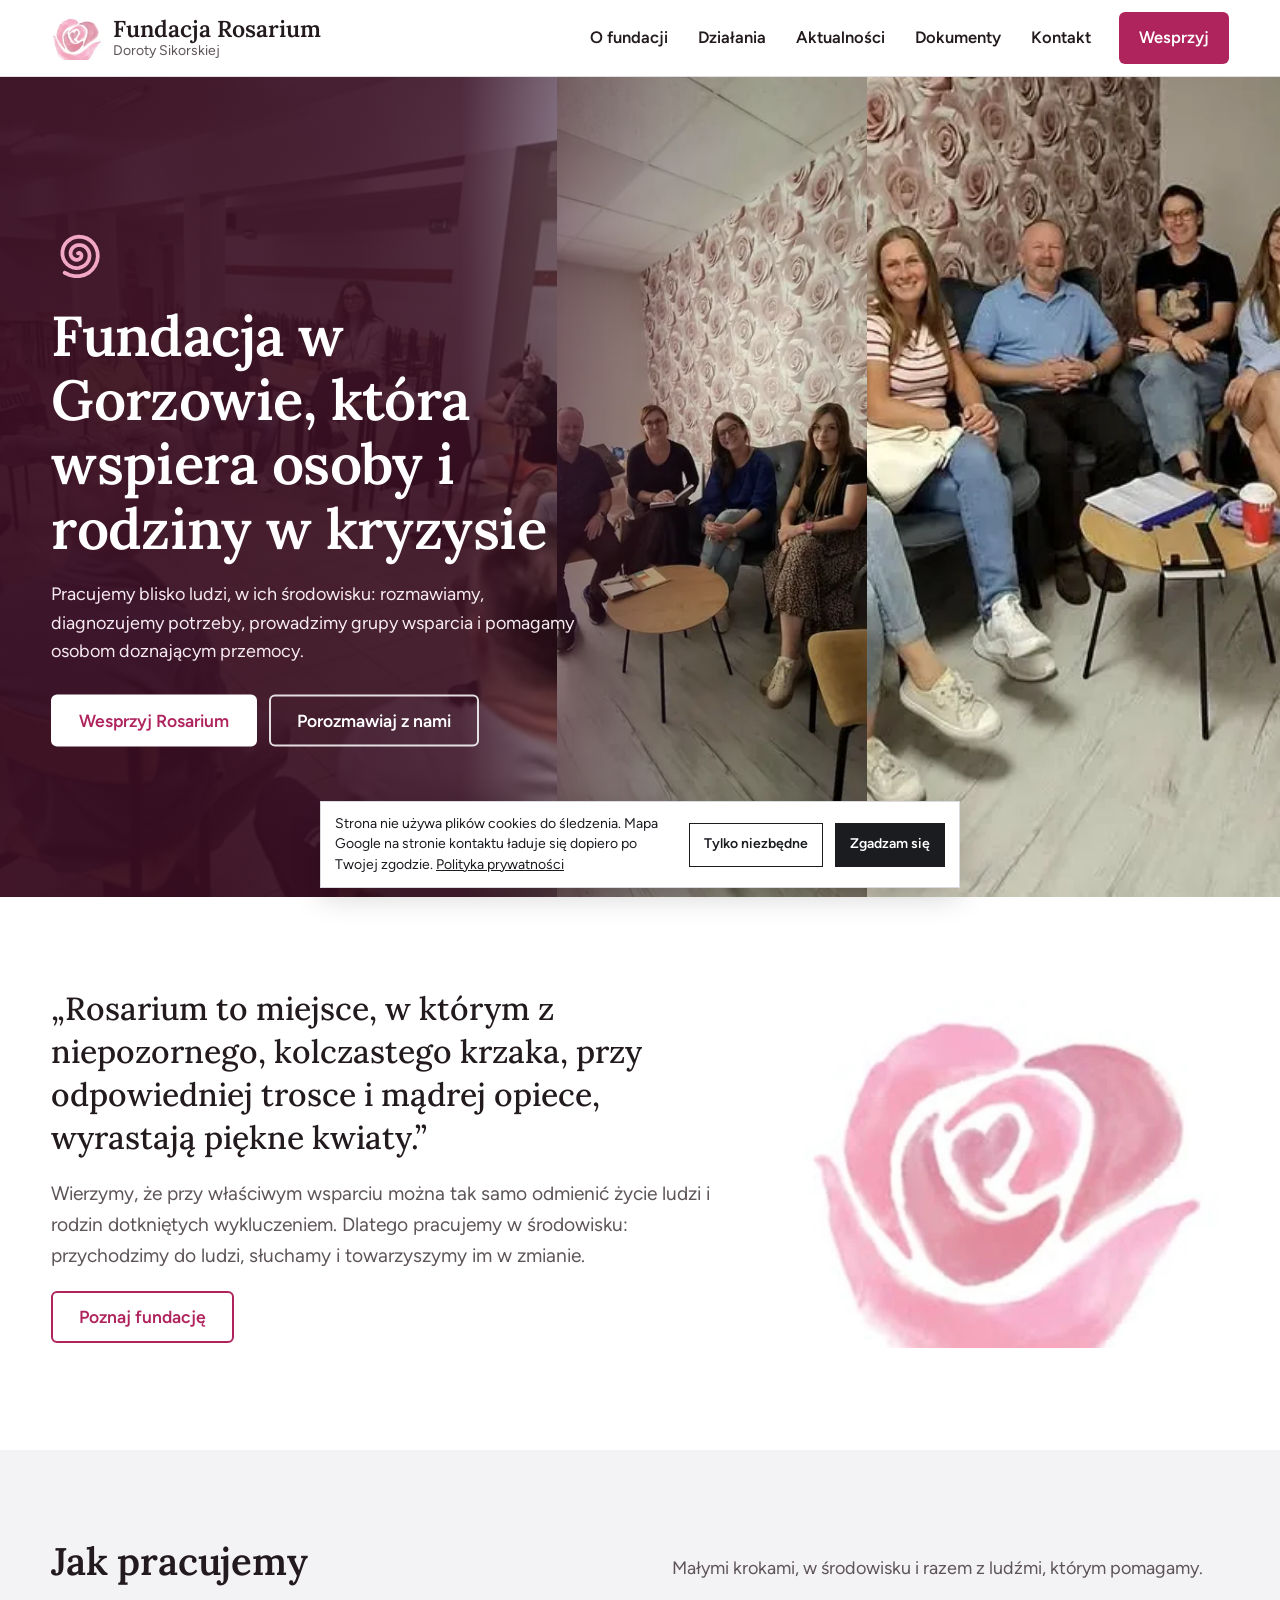
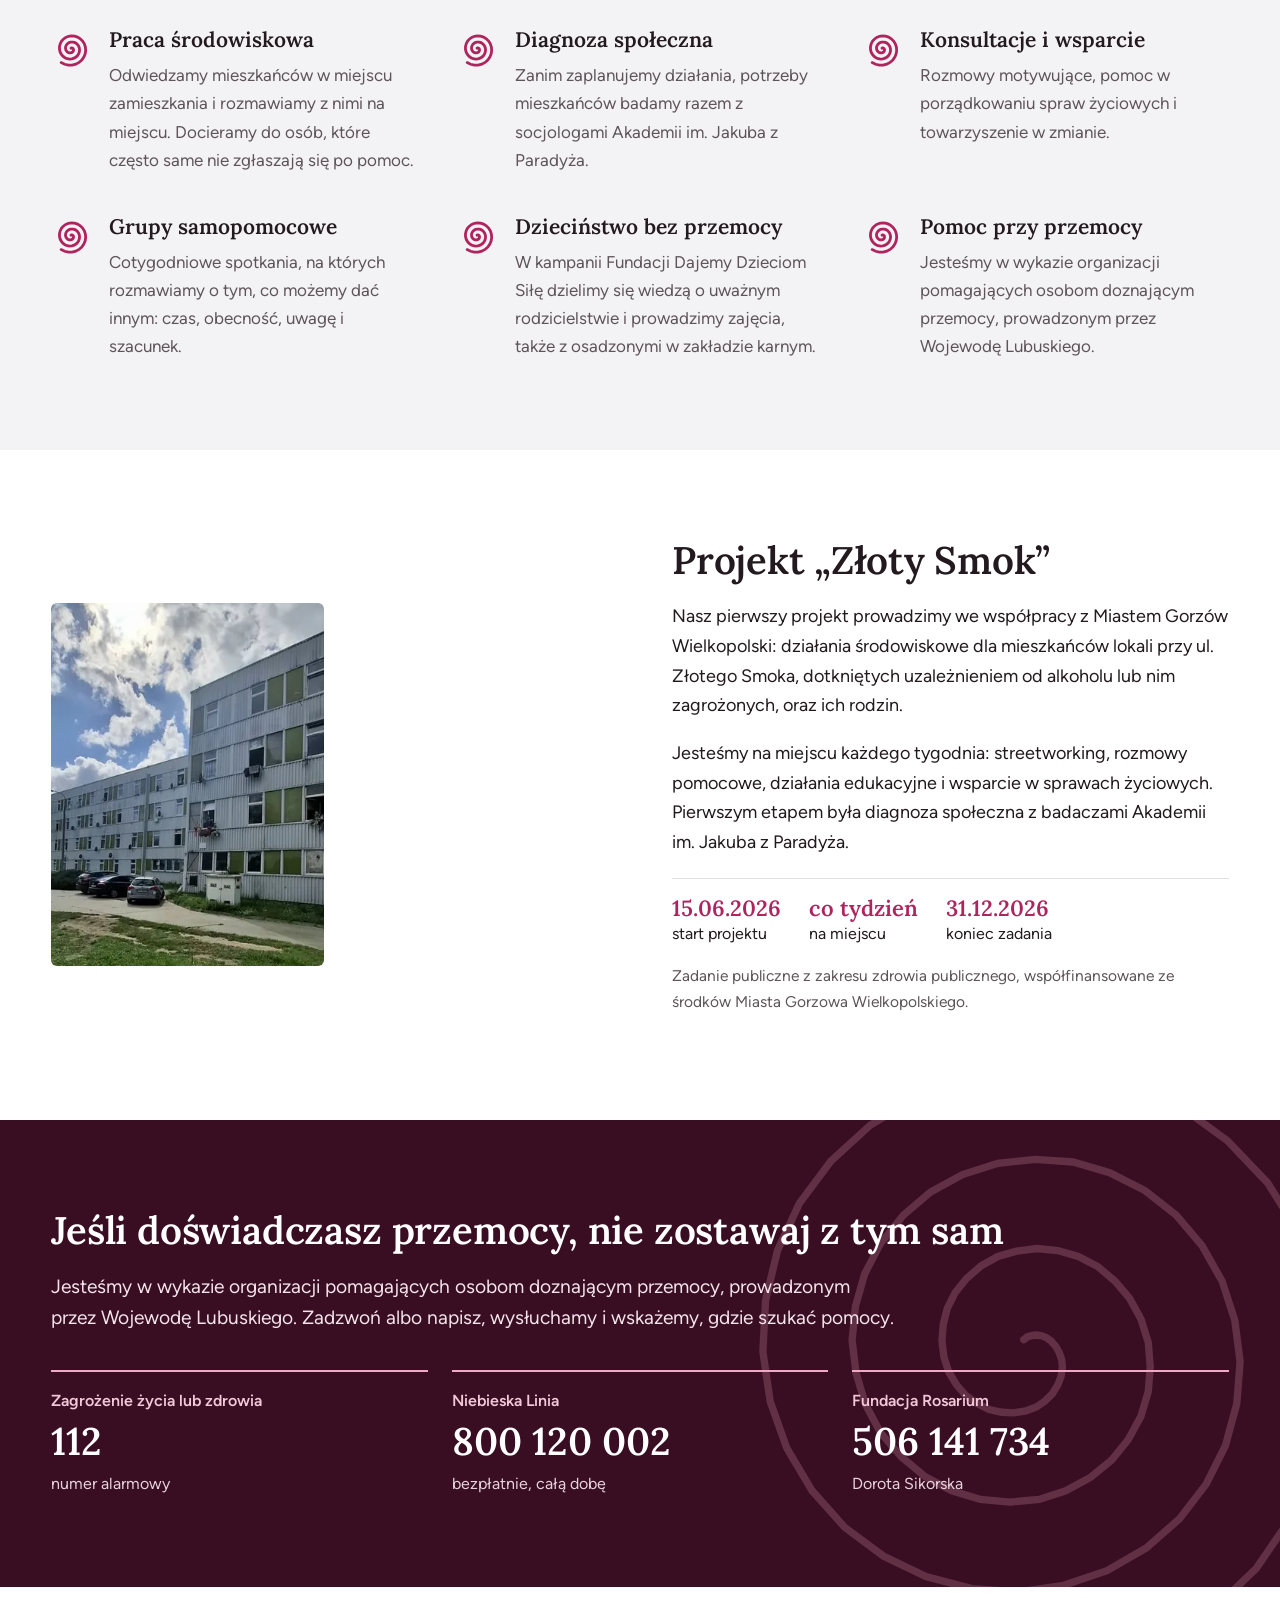
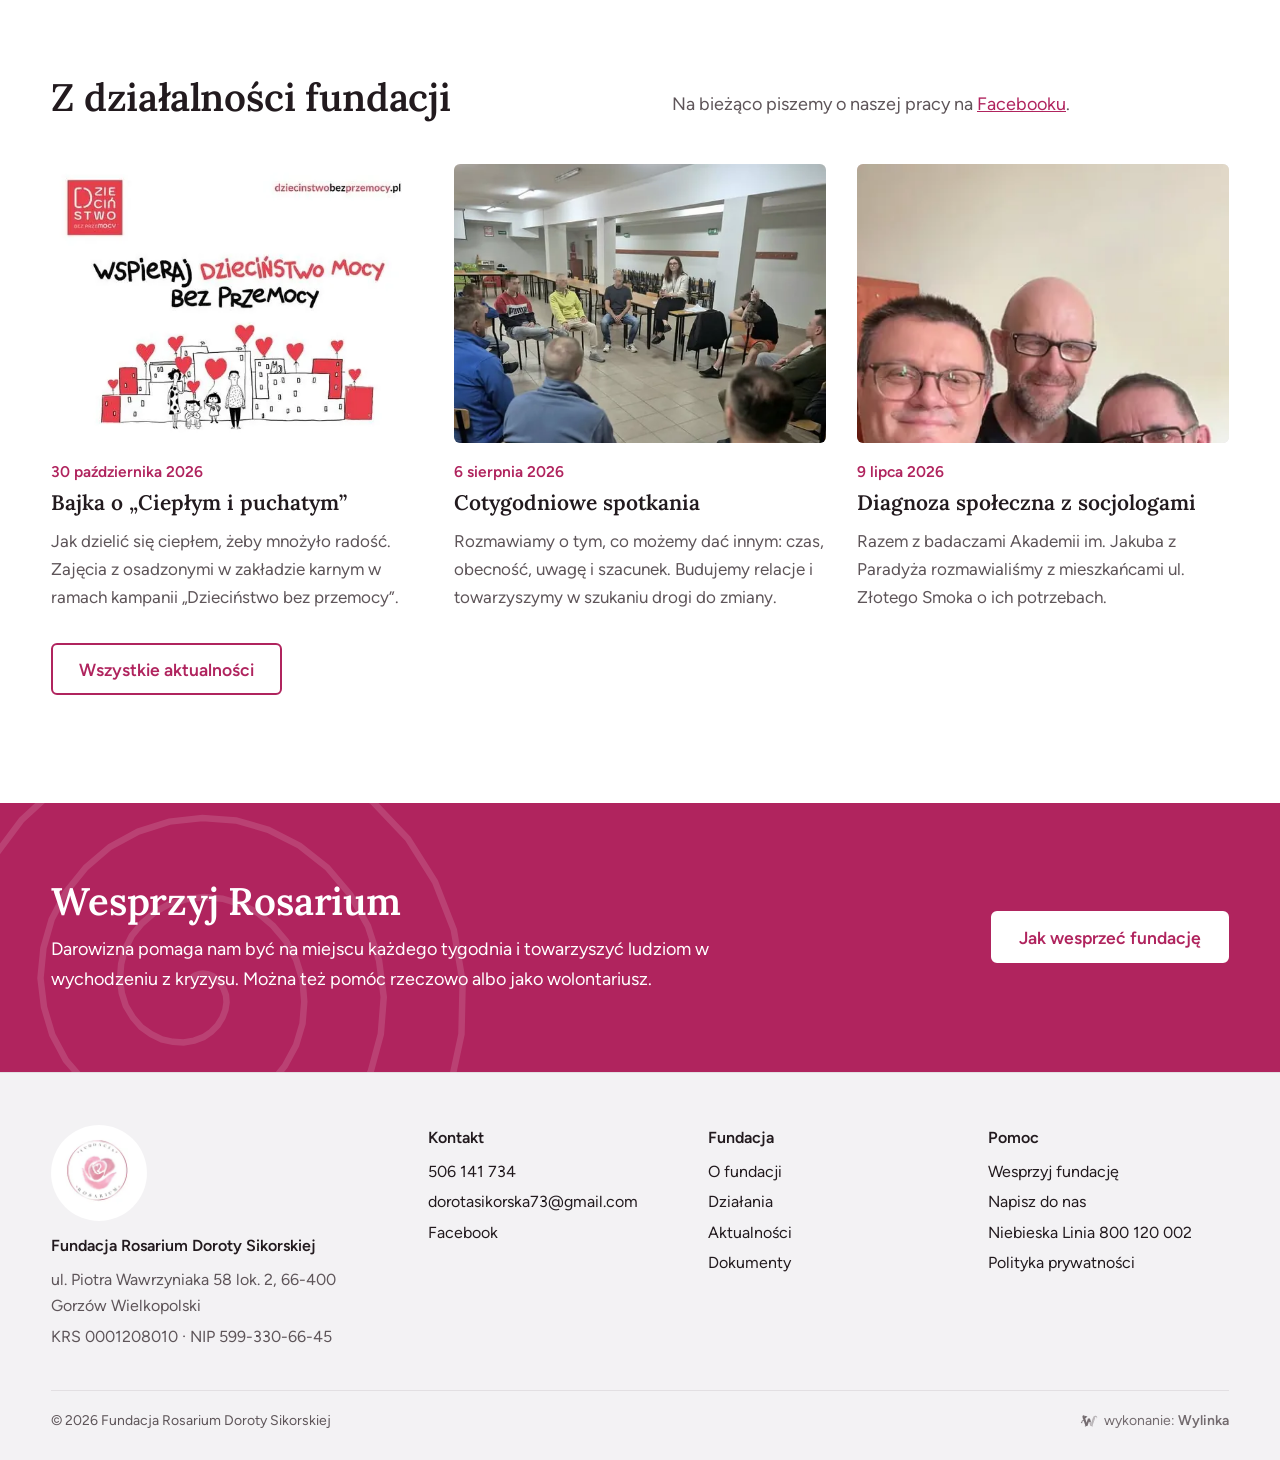
==== commit cc2765c0: "Przebudowa wg standardu 17.11: idea marki, podstrony, zdjęcia klikalne, SEO, szybkość" ====
--- a/index.html
+++ b/index.html
@@ -1,119 +1,282 @@
 <!doctype html>
-<html lang="pl">
-<head>
-<meta charset="utf-8">
-<meta name="viewport" content="width=device-width, initial-scale=1">
-<meta name="robots" content="noindex, nofollow">
-<title>Strona główna | Fundacja Rosarium</title>
-<meta name="description" content="Fundacja Rosarium Doroty Sikorskiej z Gorzowa Wielkopolskiego wspiera osoby wykluczone społecznie i zagrożone wykluczeniem.">
-<link rel="preconnect" href="https://fonts.googleapis.com">
-<link rel="preconnect" href="https://fonts.gstatic.com" crossorigin>
-<link href="https://fonts.googleapis.com/css2?family=Lora:wght@500;600&family=Nunito+Sans:opsz,wght@6..12,400;6..12,600&display=swap" rel="stylesheet">
-<link rel="stylesheet" href="style.css">
-<link rel="icon" href="data:image/svg+xml,%3Csvg%20xmlns%3D%22http%3A//www.w3.org/2000/svg%22%20viewBox%3D%220%200%2040%2040%22%3E%3Ccircle%20cx%3D%2220%22%20cy%3D%2220%22%20r%3D%2219%22%20fill%3D%22%239a3c52%22/%3E%3Cpath%20d%3D%22M20%2011c-4.5%200-7%203.5-7%207s3.5%206%207%206%207-2.5%207-6-2.5-7-7-7z%22%20fill%3D%22none%22%20stroke%3D%22%23fff%22%20stroke-width%3D%222.4%22/%3E%3Cpath%20d%3D%22M20%2024v8%22%20stroke%3D%22%23fff%22%20stroke-width%3D%222.4%22/%3E%3C/svg%3E">
-</head>
-<body>
+<html lang="pl"><head><meta charset="utf-8"><meta name="viewport" content="width=device-width,initial-scale=1">
+<title>Fundacja Rosarium Gorzów Wielkopolski - wsparcie osób i rodzin w kryzysie</title><meta name="description" content="Fundacja Rosarium Doroty Sikorskiej z Gorzowa Wielkopolskiego: praca środowiskowa, grupy samopomocowe, projekt Złoty Smok i pomoc osobom doznającym przemocy."><meta name="robots" content="noindex,nofollow">
+<link rel="canonical" href="https://disaster26.github.io/rosarium-koncepcja/">
+<meta property="og:type" content="website"><meta property="og:locale" content="pl_PL"><meta property="og:site_name" content="Fundacja Rosarium Doroty Sikorskiej">
+<meta property="og:title" content="Fundacja Rosarium Gorzów Wielkopolski - wsparcie osób i rodzin w kryzysie"><meta property="og:description" content="Fundacja Rosarium Doroty Sikorskiej z Gorzowa Wielkopolskiego: praca środowiskowa, grupy samopomocowe, projekt Złoty Smok i pomoc osobom doznającym przemocy."><meta property="og:url" content="https://disaster26.github.io/rosarium-koncepcja/"><meta property="og:image" content="https://disaster26.github.io/rosarium-koncepcja/img/zespol-sofa-552.webp">
+<meta name="theme-color" content="#B0245E">
+<link rel="icon" href="favicon.svg" type="image/svg+xml"><link rel="icon" href="favicon-48.png" sizes="48x48" type="image/png"><link rel="apple-touch-icon" href="apple-touch-icon.png">
+<link rel="preload" href="fonts/lora-rdzen.woff2" as="font" type="font/woff2" crossorigin><link rel="preload" href="fonts/f-400-rdzen.woff2" as="font" type="font/woff2" crossorigin><link media="(max-width:900px)" rel="preload" as="image" imagesrcset="img/hero-m-360.webp 360w, img/hero-m-430.webp 430w" imagesizes="100vw" fetchpriority="high"><link media="(min-width:901px)" rel="preload" as="image" imagesrcset="img/grupa-360.webp 360w, img/grupa-560.webp 560w, img/grupa-590.webp 590w" imagesizes="(min-width:901px) 43vw, 100vw" fetchpriority="high">
+<style>@font-face{font-family:"Lora";font-style:normal;font-weight:400 700;font-display:swap;src:url(fonts/lora-rdzen.woff2) format("woff2");unicode-range:U+0020-007E,U+00A0,U+00A9,U+00AB,U+00B0,U+00B7,U+00BB,U+00D3,U+00D7,U+00F3,U+2013-2014,U+2018-2019,U+201C-201E,U+2022,U+2026,U+20AC}@font-face{font-family:"Lora";font-style:normal;font-weight:400 700;font-display:swap;src:url(fonts/lora-pl.woff2) format("woff2");unicode-range:U+0104-0107,U+0118-0119,U+0141-0144,U+015A-015B,U+0179-017C}@font-face{font-family:"Figtree";font-style:normal;font-weight:400;font-display:swap;src:url(fonts/f-400-rdzen.woff2) format("woff2");unicode-range:U+0020-007E,U+00A0,U+00A9,U+00AB,U+00B0,U+00B7,U+00BB,U+00D3,U+00D7,U+00F3,U+2013-2014,U+2018-2019,U+201C-201E,U+2022,U+2026,U+20AC}@font-face{font-family:"Figtree";font-style:normal;font-weight:400;font-display:swap;src:url(fonts/f-400-pl.woff2) format("woff2");unicode-range:U+0104-0107,U+0118-0119,U+0141-0144,U+015A-015B,U+0179-017C}@font-face{font-family:"Figtree";font-style:normal;font-weight:600;font-display:swap;src:url(fonts/f-600-rdzen.woff2) format("woff2");unicode-range:U+0020-007E,U+00A0,U+00A9,U+00AB,U+00B0,U+00B7,U+00BB,U+00D3,U+00D7,U+00F3,U+2013-2014,U+2018-2019,U+201C-201E,U+2022,U+2026,U+20AC}@font-face{font-family:"Figtree";font-style:normal;font-weight:600;font-display:swap;src:url(fonts/f-600-pl.woff2) format("woff2");unicode-range:U+0104-0107,U+0118-0119,U+0141-0144,U+015A-015B,U+0179-017C}
+:root{--rose:#B0245E;--rose2:#8C1849;--wine:#3A0E22;--ink:#221A1E;--mut:#5E5559;--bg2:#F3F2F4;--line:#E2DFE2;--hf:"Lora",Georgia,serif;--bf:"Figtree",system-ui,-apple-system,"Segoe UI",sans-serif;--gut:clamp(16px,4vw,56px);--max:1440px}
+*,*::before,*::after{box-sizing:border-box}
+html{-webkit-text-size-adjust:100%;scroll-padding-top:80px}
+body{margin:0;background:#fff;color:var(--ink);font:400 18px/1.65 var(--bf)}
+img,svg{display:block;max-width:100%}img{height:auto}
+a{color:var(--rose)}a:hover{color:var(--rose2)}
+h1,h2,h3{font-family:var(--hf);font-weight:600;line-height:1.14;margin:0 0 .5em;color:var(--ink)}
+h1{font-size:clamp(34px,4.4vw,62px);letter-spacing:-.01em}
+h2{font-size:clamp(29px,3vw,46px);letter-spacing:-.005em}
+h3{font-size:clamp(21px,1.6vw,25px);line-height:1.25}
+p{margin:0 0 1em}
+.wrap{max-width:var(--max);margin:0 auto;padding:0 var(--gut)}
+.btn,.btn-sm{display:inline-flex;align-items:center;justify-content:center;min-height:52px;padding:0 26px;background:var(--rose);color:#fff;font:600 17.5px/1.1 var(--bf);text-decoration:none;border:2px solid var(--rose);border-radius:6px;cursor:pointer;transition:background .15s,color .15s}
+.btn:hover{background:var(--rose2);border-color:var(--rose2);color:#fff}
+.btn.white{background:#fff;color:var(--rose);border-color:#fff}.btn.white:hover{background:var(--wine);border-color:var(--wine);color:#fff}
+.btn.line{background:transparent;color:#fff;border-color:rgba(255,255,255,.85)}.btn.line:hover{background:#fff;color:var(--wine)}
+.btn.out{background:transparent;color:var(--rose);border-color:var(--rose)}.btn.out:hover{background:var(--rose);color:#fff}
+.btn-sm{min-height:44px;padding:0 16px;font-size:16px}
+.btns{display:flex;flex-wrap:wrap;gap:12px}
+.top{position:sticky;top:0;z-index:50;background:#fff;border-bottom:1px solid var(--line)}
+.top-in{max-width:var(--max);margin:0 auto;padding:0 var(--gut);height:76px;display:flex;align-items:center;gap:24px}
+.brand{display:flex;align-items:center;gap:10px;text-decoration:none;color:var(--ink);margin-right:auto}
+.brand img{width:52px;height:auto;flex:none}
+.brand span{display:flex;flex-direction:column;line-height:1}
+.brand b{font:600 23px/1 var(--hf)}
+.brand small{font-size:14px;color:var(--mut);margin-top:4px}
+.menu{display:flex;align-items:center;gap:6px}
+.menu a{color:var(--ink);text-decoration:none;font-weight:600;font-size:16.5px;padding:8px 12px;border-radius:6px}
+.menu a:hover{color:var(--rose)}
+.menu a[aria-current=page]{color:var(--rose);background:#F7E6EE}
+.menu .menu-cta{background:var(--rose);color:#fff;margin-left:10px;padding:12px 20px}
+.menu .menu-cta:hover,.menu .menu-cta[aria-current=page]{background:var(--rose2);color:#fff}
+.burger{display:none;width:48px;height:48px;border:0;background:none;cursor:pointer;position:relative;margin-right:-10px}
+.burger span,.burger span::before,.burger span::after{position:absolute;left:12px;width:24px;height:2px;background:var(--ink);content:"";transition:transform .2s}
+.burger span{top:23px}.burger span::before{top:-8px;left:0}.burger span::after{top:8px;left:0}
+.menu-open .burger span{background:transparent}.menu-open .burger span::before{transform:translateY(8px) rotate(45deg)}.menu-open .burger span::after{transform:translateY(-8px) rotate(-45deg)}
+@media (max-width:1080px){
+ .top-in{height:64px}.brand img{width:44px}.brand b{font-size:20px}.brand small{font-size:13px}
+ .burger{display:block}
+ .menu{display:none;position:fixed;top:64px;left:0;right:0;bottom:0;background:#fff;flex-direction:column;align-items:stretch;gap:0;padding:8px var(--gut) 24px;overflow:auto}
+ .menu-open .menu{display:flex}
+ .menu a{font:600 26px/1.2 var(--hf);padding:14px 4px;border-bottom:1px solid var(--line);border-radius:0}
+ .menu a[aria-current=page]{background:none}
+ .menu .menu-cta{margin:20px 0 0;text-align:center;padding:16px;border-radius:6px;font:600 20px/1.2 var(--bf)}
+}
+/* HERO: zdjecia na spad, tekst na zdjeciu w winnym przejsciu */
+.hero{position:relative;color:#fff;background:var(--wine);overflow:hidden}
+.hero .ph{display:grid;grid-template-columns:minmax(0,1.35fr) minmax(0,.75fr) minmax(0,1fr);height:min(calc(100svh - 76px),820px);min-height:580px}
+.hero .ph a,.hero .ph img{width:100%;height:100%}
+.hero .ph img{object-fit:cover}
+.hero::after{content:"";position:absolute;inset:0;background:linear-gradient(90deg,rgba(58,14,34,.94) 0%,rgba(58,14,34,.86) 36%,rgba(58,14,34,.2) 52%,rgba(58,14,34,0) 60%);pointer-events:none}
+.hero-txt{position:absolute;z-index:2;left:max(var(--gut),calc((100vw - var(--max))/2 + var(--gut)));top:50%;transform:translateY(-50%);width:min(640px,41%)}
+.hero-txt h1{color:#fff;margin-bottom:20px}
+.hero-txt p{font-size:clamp(18px,1.35vw,21px);line-height:1.6;margin:0 0 28px;color:#F6EAF0}
+.hero-txt .sp{width:54px;height:54px;color:#F2A7C3;margin-bottom:22px}
+.hero .m{display:none}
+@media (max-width:900px){
+ .hero{min-height:calc(100svh - 65px);display:flex;flex-direction:column;justify-content:flex-end}
+ .hero .ph{display:none}
+ .hero .m{display:block;position:absolute;inset:0}
+ .hero .m img{width:100%;height:100%;object-fit:cover;object-position:50% 70%}
+ .hero::after{background:linear-gradient(180deg,rgba(58,14,34,.15) 0%,rgba(58,14,34,.35) 30%,rgba(58,14,34,.9) 58%,rgba(58,14,34,.97) 100%)}
+ .hero-txt{position:relative;left:auto;top:auto;transform:none;width:auto;padding:28px 16px 28px}
+ .hero-txt h1{font-size:clamp(29px,7.9vw,38px);margin-bottom:12px}
+ .hero-txt p{font-size:16.5px;margin-bottom:24px}
+ .hero-txt .sp{width:40px;height:40px;margin-bottom:14px}
+ .hero-txt .btn{flex:1 1 auto;padding:0 12px;font-size:16.5px}
+}
+.sec{padding:clamp(56px,7vw,112px) 0}
+.sec.grey{background:var(--bg2)}
+.lead{font-size:clamp(19px,1.5vw,22px);line-height:1.6;max-width:44em}
+.small{font-size:15.5px;color:var(--mut)}
+.idea{display:grid;grid-template-columns:minmax(0,1.5fr) minmax(0,1fr);gap:clamp(32px,6vw,120px);align-items:center}
+.idea blockquote{margin:0;font:500 clamp(25px,2.5vw,38px)/1.35 var(--hf);color:var(--ink)}
+.idea .src{margin-top:20px;color:var(--mut)}
+.idea .rose{width:100%;max-width:420px;justify-self:center}
+.ways{list-style:none;margin:0;padding:0;display:grid;grid-template-columns:repeat(3,minmax(0,1fr));gap:40px clamp(28px,3vw,56px)}
+.ways li{position:relative;padding-left:58px}
+.ways .sp{position:absolute;left:0;top:2px;width:40px;height:40px;color:var(--rose)}
+.ways h3{margin-bottom:8px}
+.ways p{margin:0;color:var(--mut);font-size:17px}
+.head{display:grid;grid-template-columns:minmax(0,1fr) minmax(0,1fr);gap:20px 64px;align-items:end;margin-bottom:clamp(30px,3.4vw,52px)}
+.head h2{margin:0}.head p{margin:0;color:var(--mut)}
+.proj{display:grid;grid-template-columns:minmax(0,1fr) minmax(0,1fr);gap:clamp(32px,5vw,96px);align-items:center}
+.proj .pics{display:grid;grid-template-columns:minmax(0,1fr) minmax(0,1fr);gap:12px}
+.proj .pics img{width:100%;aspect-ratio:3/4;object-fit:cover;border-radius:6px}
+.proj .dates{display:flex;flex-wrap:wrap;gap:8px 28px;margin:20px 0 0;padding:16px 0 0;border-top:1px solid var(--line);font-size:16px}
+.proj .dates b{display:block;font:600 22px/1.2 var(--hf);color:var(--rose)}
+.wine{background:var(--wine);color:#F2E4EA;position:relative;overflow:hidden}
+.wine h2,.wine h3{color:#fff}
+.wine a{color:#fff}
+.wine .sp-big{position:absolute;right:-6vw;top:50%;width:min(52vw,720px);transform:translateY(-50%);color:#F2A7C3;opacity:.22}
+.help{position:relative;display:grid;grid-template-columns:repeat(3,minmax(0,1fr));gap:24px;margin-top:36px}
+.help div{border-top:2px solid #F2A7C3;padding-top:16px}
+.help b{display:block;font-weight:600;color:#F2C7D7;font-size:16px;margin-bottom:6px}
+.help a{font:600 clamp(30px,3vw,44px)/1.1 var(--hf);text-decoration:none}
+.help span{display:block;font-size:16px;margin-top:6px;color:#E6D3DB}
+.cards{display:grid;grid-template-columns:repeat(3,minmax(0,1fr));gap:clamp(20px,2.4vw,40px)}
+.card .ph{aspect-ratio:4/3;overflow:hidden;border-radius:6px;background:#E7E4E7;margin-bottom:16px}
+.card .ph img{width:100%;height:100%;object-fit:cover}
+.card time{display:block;color:var(--rose);font-weight:600;font-size:15.5px;margin-bottom:6px}
+.card p{margin:0;color:var(--mut);font-size:17px}
+@media (max-width:900px){.cards.strip{display:flex;overflow-x:auto;scroll-snap-type:x mandatory;gap:16px;padding-bottom:8px}.cards.strip>*{flex:0 0 82%;scroll-snap-align:start}}
+.band{background:var(--rose);color:#fff;padding:clamp(52px,6vw,96px) 0;position:relative;overflow:hidden}
+.band .in{display:grid;grid-template-columns:minmax(0,1.4fr) auto;gap:24px 64px;align-items:center;position:relative}
+.band h2{color:#fff;margin-bottom:12px}.band p{margin:0;font-size:clamp(18px,1.4vw,21px);max-width:40em}
+.band .sp-big{position:absolute;left:-8vw;top:-40%;width:min(46vw,620px);color:#fff;opacity:.13}
+.phead{padding:clamp(40px,5vw,84px) 0 clamp(32px,4vw,56px);background:var(--bg2);position:relative;overflow:hidden}
+.phead .wrap{position:relative}
+.phead h1{max-width:19em;margin-bottom:14px}.phead .lead{margin:0;color:var(--ink)}
+.phead .sp-big{position:absolute;right:-60px;top:-80px;width:340px;color:var(--rose);opacity:.16}
+.cols{display:grid;grid-template-columns:minmax(0,1.25fr) minmax(0,1fr);gap:clamp(32px,5vw,96px);align-items:start}
+.prose{max-width:46em}
+.prose h2{font-size:clamp(26px,2.5vw,38px);margin-top:1.3em}.prose h2:first-child{margin-top:0}
+.prose ul{padding-left:1.2em}.prose li{margin-bottom:.45em}
+.facts{list-style:none;margin:0;padding:0;border-top:2px solid var(--rose)}
+.facts li{display:grid;grid-template-columns:minmax(0,10em) minmax(0,1fr);gap:16px;padding:13px 0;border-bottom:1px solid var(--line);font-size:17px}
+.facts b{font-weight:600;color:var(--mut)}
+.list{list-style:none;margin:0;padding:0;border-top:2px solid var(--rose)}
+.list li{display:grid;grid-template-columns:minmax(0,9em) minmax(0,1fr) minmax(0,170px);gap:24px;padding:22px 0;border-bottom:1px solid var(--line);align-items:start}
+.list time{font-weight:600;color:var(--rose)}
+.list h3{margin-bottom:6px}.list p{margin:0;color:var(--mut);font-size:17px}
+.list img{width:170px;aspect-ratio:4/3;object-fit:cover;border-radius:6px}
+.acct{background:var(--bg2);border-radius:8px;border-left:5px solid var(--rose);padding:clamp(22px,3vw,36px)}
+.acct dl{margin:0;display:grid;grid-template-columns:minmax(0,9em) minmax(0,1fr);gap:10px 18px;font-size:17px}
+.acct dt{color:var(--mut);font-weight:600}.acct dd{margin:0}
+.helpbox{background:var(--wine);color:#F2E4EA;border-radius:8px;padding:clamp(22px,3vw,32px)}
+.helpbox h2,.helpbox h3{color:#fff}.helpbox a{color:#fff;font-weight:600}
+.form{display:grid;gap:16px}
+.f-2{display:grid;grid-template-columns:minmax(0,1fr) minmax(0,1fr);gap:16px}
+.f-row label{display:block;font-weight:600;font-size:16px;margin-bottom:6px}
+.f-row input,.f-row select,.f-row textarea{width:100%;font:inherit;font-size:17px;padding:12px 14px;border:1.5px solid #A79DA2;background:#fff;color:var(--ink);border-radius:6px}
+.f-row input:focus,.f-row select:focus,.f-row textarea:focus{outline:3px solid rgba(176,36,94,.22);border-color:var(--rose)}
+.f-check{display:flex;gap:12px;align-items:flex-start;font-size:15.5px;color:var(--mut)}
+.f-check input{width:22px;height:22px;margin-top:2px;accent-color:var(--rose);flex:none}
+.f-status{margin:0;font-weight:600;min-height:1.6em}.f-status.ok{color:#17663A}.f-status.err{color:var(--rose2)}
+.form .btn{justify-self:start}
+.map{border-radius:8px}
+.docs{list-style:none;margin:0;padding:0;border-top:2px solid var(--rose)}
+.docs li{display:flex;justify-content:space-between;gap:16px;flex-wrap:wrap;padding:16px 0;border-bottom:1px solid var(--line)}
+.docs b{font-weight:600}.docs span{color:var(--mut);font-size:16px}
+.gal{display:grid;grid-template-columns:repeat(4,minmax(0,1fr));gap:10px}
+.gal img{width:100%;aspect-ratio:1/1;object-fit:cover;border-radius:6px}
+@media (max-width:900px){
+ .idea,.proj,.head,.cols,.band .in{grid-template-columns:minmax(0,1fr)}
+ .idea .rose{max-width:240px;justify-self:start;order:-1}
+ .ways{grid-template-columns:minmax(0,1fr);gap:28px}
+ .help{grid-template-columns:minmax(0,1fr)}
+ .cards{grid-template-columns:minmax(0,1fr)}
+ .list li{grid-template-columns:minmax(0,1fr);gap:6px}.list img{width:100%;max-width:420px}
+ .facts li,.acct dl{grid-template-columns:minmax(0,1fr);gap:2px}.acct dd{margin-bottom:8px}
+ .f-2{grid-template-columns:minmax(0,1fr)}
+ .gal{grid-template-columns:repeat(2,minmax(0,1fr))}
+}
+@media (min-width:901px) and (max-width:1200px){.ways{grid-template-columns:repeat(2,minmax(0,1fr))}}
+@media (min-width:1900px){:root{--max:1760px}body{font-size:19px}.hero .ph{height:min(calc(100svh - 76px),960px)}}
+.foot{background:var(--bg2);color:var(--mut);font-size:16px;padding:52px 0 28px;border-top:1px solid var(--line)}
+.foot .in{display:grid;grid-template-columns:minmax(0,1.4fr) repeat(3,minmax(0,1fr));gap:28px 40px}
+.foot strong{display:block;color:var(--ink);font-weight:600;margin-bottom:8px}
+.foot p{margin:0 0 4px}
+.foot a{color:var(--ink);text-decoration:none;overflow-wrap:anywhere}.foot a:hover{color:var(--rose)}
+.foot .logo-f{width:96px;height:96px;border-radius:50%;margin-bottom:12px}
+.foot .bottom{display:flex;flex-wrap:wrap;justify-content:space-between;gap:10px 24px;align-items:center;margin-top:36px;padding-top:18px;border-top:1px solid var(--line);font-size:14px}
+.foot .bottom .wylinka-badge{font-size:1em;white-space:nowrap;color:var(--mut)}
+@media (max-width:900px){.foot .in{grid-template-columns:minmax(0,1fr) minmax(0,1fr)}.foot .in>div:first-child{grid-column:1/-1}}
+
+.lbox{position:fixed;inset:0;z-index:100;background:rgba(10,10,12,.94);display:none;align-items:center;justify-content:center;flex-direction:column;padding:56px 12px 24px}
+.lbox.on{display:flex}
+.lbox img{max-width:min(100%,1100px);max-height:calc(100vh - 140px);width:auto;height:auto;object-fit:contain}
+.lbox p{color:#e9e9ee;font-size:15px;margin:12px 0 0;text-align:center;max-width:60ch}
+.lbox button{position:absolute;background:none;border:0;color:#fff;font-size:44px;line-height:1;cursor:pointer;width:56px;height:56px}
+.lb-x{top:6px;right:6px}.lb-p{left:4px;top:50%;margin-top:-28px}.lb-n{right:4px;top:50%;margin-top:-28px}
+a.lb{display:block;cursor:zoom-in}
+.cookies{position:fixed;left:12px;right:12px;bottom:12px;z-index:90;max-width:640px;margin:0 auto;background:#fff;color:#1b1c20;border:1px solid #d9dbe0;box-shadow:0 8px 30px rgba(0,0,0,.18);padding:12px 14px;display:flex;flex-wrap:wrap;gap:8px 12px;align-items:center;font-size:14px;line-height:1.45}
+.cookies[hidden]{display:none}
+.cookies p{margin:0;flex:1 1 280px}
+.cookies a{color:inherit}
+.cookies button{font:inherit;font-weight:600;padding:10px 14px;min-height:44px;border:1px solid #1b1c20;background:#fff;color:#1b1c20;cursor:pointer}
+.cookies button.yes{background:#1b1c20;color:#fff}
+.map{position:relative;aspect-ratio:16/10;background:#e7e8ec;overflow:hidden}
+.map iframe{position:absolute;inset:0;width:100%;height:100%;border:0}
+.map .nomap{position:absolute;inset:0;display:flex;flex-direction:column;align-items:center;justify-content:center;text-align:center;padding:20px;gap:10px;font-size:15px}
+.hp{position:absolute!important;left:-9999px!important;width:1px;height:1px;overflow:hidden}
+.skip{position:absolute;left:-9999px;top:0}.skip:focus{left:12px;top:12px;z-index:200;background:#fff;color:#000;padding:10px 14px}
+.wylinka-badge{display:inline-flex;align-items:center;gap:.4em;color:inherit;text-decoration:none;font-size:.875em;line-height:1;opacity:.85}
+.wylinka-badge:hover,.wylinka-badge:focus-visible{opacity:1}
+.wylinka-badge:focus-visible{outline:2px solid currentColor;outline-offset:3px;border-radius:2px}
+.wylinka-badge svg{width:18px;height:18px;flex:none;overflow:visible}
+.wylinka-badge b{font-weight:600}
+.wylinka-badge .wy-old{opacity:.45;transform-origin:40px 30px;transition:transform .32s cubic-bezier(.3,.7,.4,1),opacity .32s ease-out}
+.wylinka-badge .wy-pod{opacity:0;transition:opacity .2s ease-out .08s}
+.wylinka-badge:hover .wy-old,.wylinka-badge:focus-visible .wy-old{transform:translate(9px,7px) rotate(9deg);opacity:0}
+.wylinka-badge:hover .wy-pod,.wylinka-badge:focus-visible .wy-pod{opacity:1}
+@media (prefers-reduced-motion:reduce){.wylinka-badge .wy-old,.wylinka-badge .wy-pod{transition:none}.wylinka-badge:hover .wy-old,.wylinka-badge:focus-visible .wy-old{transform:none;opacity:.45}.wylinka-badge:hover .wy-pod,.wylinka-badge:focus-visible .wy-pod{opacity:0}}</style><script type="application/ld+json">{"@context":"https://schema.org","@type":"NGO","@id":"https://disaster26.github.io/rosarium-koncepcja/#fundacja","name":"Fundacja Rosarium Doroty Sikorskiej","alternateName":"Fundacja Rosarium","url":"https://disaster26.github.io/rosarium-koncepcja/","logo":"https://disaster26.github.io/rosarium-koncepcja/logo.png","image":"https://disaster26.github.io/rosarium-koncepcja/img/zespol-sofa-552.webp","description":"Fundacja z Gorzowa Wielkopolskiego wspierająca osoby i rodziny wykluczone społecznie i zagrożone wykluczeniem: praca środowiskowa, diagnozy społeczne, konsultacje, grupy samopomocowe, pomoc osobom doznającym przemocy.","foundingDate":"2025","founder":{"@type":"Person","name":"Dorota Sikorska"},"address":{"@type":"PostalAddress","streetAddress":"ul. Piotra Wawrzyniaka 58 lok. 2","postalCode":"66-400","addressLocality":"Gorzów Wielkopolski","addressCountry":"PL"},"telephone":"+48506141734","email":"dorotasikorska73@gmail.com","taxID":"5993306645","sameAs":["https://www.facebook.com/profile.php?id=61591479943344"],"identifier":[{"@type":"PropertyValue","propertyID":"KRS","value":"0001208010"},{"@type":"PropertyValue","propertyID":"NIP","value":"5993306645"}],"areaServed":"Gorzów Wielkopolski"}</script>
+</head><body class="">
 <a class="skip" href="#tresc">Przejdź do treści</a>
-<header class="top"><div class="wrap">
-<a class="brand" href="index.html"><img src="img/logo.jpg" alt="" width="40" height="40"><span>Fundacja Rosarium<small>Doroty Sikorskiej</small></span></a>
-<button class="burger" aria-label="Menu" aria-expanded="false" aria-controls="nav"><svg width="22" height="22" viewBox="0 0 24 24" fill="none" stroke="currentColor" stroke-width="2" stroke-linecap="round"><path d="M4 7h16M4 12h16M4 17h16"/></svg></button>
-<nav class="nav" id="nav" aria-label="Główne menu"><a href="index.html" aria-current="page">Fundacja</a><a href="dokumenty.html">Dokumenty</a><a href="wesprzyj.html">Wesprzyj</a><a href="kontakt.html">Kontakt</a></nav>
+<header class="top"><div class="top-in">
+<a class="brand" href=""><img src="img/roza-96.webp" srcset="img/roza-96.webp 96w, img/roza-200.webp 200w" sizes="52px" width="52" height="43" alt=""><span><b>Fundacja Rosarium</b><small>Doroty Sikorskiej</small></span></a>
+<nav id="menu" class="menu" aria-label="Menu główne"><a href="o-fundacji/">O fundacji</a><a href="dzialania/">Działania</a><a href="aktualnosci/">Aktualności</a><a href="dokumenty/">Dokumenty</a><a href="kontakt/">Kontakt</a><a class="menu-cta" href="wesprzyj/">Wesprzyj</a></nav>
+<button class="burger" type="button" aria-expanded="false" aria-controls="menu" aria-label="Menu"><span></span></button>
 </div></header>
-<main id="tresc">
-
-<section class="hero2"><div class="in">
-<div class="txt">
-<img class="deco" src="img/roza.png" alt="" style="right:-70px;bottom:-60px;width:300px;opacity:.38">
-<p class="where">Gorzów Wielkopolski, ul. Wawrzyniaka 58</p>
-<h1>Fundacja Rosarium Doroty Sikorskiej</h1>
-<p class="lead">Działamy na rzecz włączenia społecznego osób i rodzin doświadczających kryzysów życiowych. Prowadzimy pracę środowiskową, diagnozy społeczne, konsultacje indywidualne i grupy samopomocowe.</p>
-<div class="btns"><a class="btn" href="kontakt.html">Kontakt z fundacją</a><a class="lnk" href="wesprzyj.html">Wesprzyj</a></div>
-</div>
-<div class="ph"><img src="img/zespol.jpg" alt="Zespół Fundacji Rosarium podczas spotkania"></div>
-</div></section>
-
-<section class="intro"><div class="wrap grid">
-<div class="rv">
-<p class="big">Rosarium to miejsce, w którym z niepozornego, kolczastego krzaka, przy odpowiedniej trosce i mądrej opiece, wyrastają piękne kwiaty. Wierzymy, że przy właściwym wsparciu można tak samo odmienić życie ludzi i rodzin dotkniętych wykluczeniem.</p>
-<p>Fundację założyła Dorota Sikorska, która od lat pomaga osobom w kryzysie w Gorzowie, m.in. jako prezes Fundacji Tomka Manikowskiego „Dogonić Marzenia” i członkini Gorzowskiej Rady Działalności Pożytku Publicznego w kadencji 2025-2028.</p>
-</div>
-<div class="rv">
-<ul class="facts">
-<li><b>Siedziba</b><span>ul. Piotra Wawrzyniaka 58 lok. 2, Gorzów Wielkopolski</span></li>
-<li><b>Działamy od</b><span>2025 r. (wpis do KRS 28.11.2025)</span></li>
-<li><b>Prezeska zarządu</b><span>Dorota Sikorska</span></li>
-<li><b>KRS</b><span>0001208010</span></li>
-<li><b>NIP</b><span>5993306645</span></li>
-</ul>
-</div>
-</div></section>
-
-<section class="sec2 tint"><div class="wrap">
-<div class="head rv"><h2>Jak pracujemy</h2><p>Pracujemy blisko ludzi, w ich środowisku, małymi krokami i razem z nimi.</p></div>
-<ul class="ways2">
-<li class="rv"><h3>Praca środowiskowa</h3><p>Odwiedzamy mieszkańców w miejscu zamieszkania i rozmawiamy z nimi na miejscu. Docieramy do osób, które często same nie zgłaszają się po pomoc.</p></li>
-<li class="rv"><h3>Diagnoza społeczna</h3><p>Potrzeby mieszkańców badamy razem z socjologami Akademii im. Jakuba z Paradyża, zanim zaplanujemy konkretne działania.</p></li>
-<li class="rv"><h3>Konsultacje i wsparcie</h3><p>Rozmowy motywujące, pomoc w porządkowaniu spraw życiowych i towarzyszenie w zmianie.</p></li>
-<li class="rv"><h3>Grupy samopomocowe</h3><p>Cotygodniowe spotkania, na których rozmawiamy o tym, co możemy dać innym: czas, obecność, uwagę i szacunek.</p></li>
-<li class="rv"><h3>Dzieciństwo bez przemocy</h3><p>Uczestniczymy w kampanii Fundacji Dajemy Dzieciom Siłę: dzielimy się wiedzą o uważnym rodzicielstwie i prowadzimy zajęcia, także z osadzonymi w zakładzie karnym.</p></li>
-<li class="rv"><h3>Pomoc przy przemocy</h3><p>Jesteśmy w wykazie organizacji pomagających osobom doznającym przemocy, prowadzonym przez Wojewodę Lubuskiego.</p></li>
-</ul>
-</div></section>
-
-<section class="split rev">
-<div class="ph"><img src="img/zloty-smok.jpg" alt="Budynki przy ul. Złotego Smoka w Gorzowie Wielkopolskim" loading="lazy"></div>
-<div class="txt rv">
+<main id="tresc"><svg width="0" height="0" style="position:absolute" aria-hidden="true"><symbol id="sp" viewBox="0 0 100 100"><path d="M50.0 48.0 L50.6 47.5 L51.4 47.2 L52.4 47.2 L53.4 47.4 L54.5 48.1 L55.3 49.1 L56.0 50.4 L56.3 51.9 L56.2 53.6 L55.6 55.3 L54.5 57.0 L53.0 58.3 L51.0 59.4 L48.7 59.9 L46.3 59.9 L43.8 59.2 L41.4 57.9 L39.3 56.0 L37.6 53.5 L36.6 50.6 L36.2 47.4 L36.7 44.0 L38.0 40.8 L40.1 37.8 L42.9 35.3 L46.4 33.5 L50.3 32.6 L54.5 32.6 L58.7 33.6 L62.6 35.6 L66.1 38.6 L68.8 42.4 L70.6 46.8 L71.4 51.7 L70.9 56.8 L69.3 61.8 L66.4 66.3 L62.5 70.1 L57.7 73.0 L52.2 74.8 L46.4 75.2 L40.4 74.2 L34.8 71.8 L29.7 68.0 L25.6 63.1 L22.7 57.3 L21.2 50.8 L21.2 44.0 L22.9 37.2 L26.1 30.9 L30.8 25.5 L36.8 21.2 L43.7 18.3 L51.2 17.2 L58.9 17.8 L66.4 20.2 L73.2 24.4 L79.0 30.1 L83.3 37.2 L86.0 45.1 L86.7 53.6 L85.4 62.2 L82.1 70.4 L76.9 77.6 L70.1 83.6 L61.9 87.9 L52.9 90.2 L43.4 90.3 L34.1 88.2 L25.3 84.0" fill="none" stroke="currentColor" stroke-width="7" stroke-linecap="round"/></symbol><symbol id="spb" viewBox="0 0 100 100"><path d="M50.0 48.0 L50.5 47.6 L51.1 47.4 L51.8 47.3 L52.6 47.4 L53.4 47.7 L54.1 48.2 L54.8 49.0 L55.3 49.9 L55.7 51.0 L55.8 52.2 L55.6 53.5 L55.1 54.8 L54.3 56.1 L53.2 57.2 L51.9 58.1 L50.3 58.7 L48.5 59.0 L46.7 58.9 L44.8 58.5 L43.0 57.6 L41.3 56.4 L39.9 54.8 L38.7 52.8 L38.0 50.6 L37.7 48.2 L37.9 45.7 L38.5 43.3 L39.7 40.9 L41.4 38.8 L43.6 36.9 L46.1 35.5 L48.9 34.7 L52.0 34.3 L55.1 34.6 L58.2 35.5 L61.1 37.0 L63.7 39.2 L65.9 41.8 L67.6 44.9 L68.7 48.4 L69.0 52.1 L68.7 55.8 L67.6 59.5 L65.7 63.0 L63.2 66.1 L60.0 68.7 L56.3 70.7 L52.3 72.0 L47.9 72.4 L43.5 72.0 L39.2 70.7 L35.2 68.6 L31.6 65.6 L28.5 62.0 L26.2 57.7 L24.8 53.0 L24.2 48.1 L24.7 43.0 L26.1 38.1 L28.5 33.5 L31.9 29.3 L36.0 25.8 L40.8 23.2 L46.1 21.5 L51.7 20.9 L57.4 21.3 L62.9 22.9 L68.2 25.6 L72.9 29.3 L76.8 33.9 L79.8 39.2 L81.7 45.1 L82.5 51.3 L82.0 57.6 L80.3 63.9 L77.4 69.7 L73.4 74.9 L68.4 79.3 L62.5 82.7 L56.0 84.9 L49.2 85.9 L42.2 85.4 L35.3 83.6 L28.9 80.5 L23.1 76.2 L18.2 70.7 L14.4 64.3 L11.9 57.3 L10.8 49.8 L11.2 42.1 L13.0 34.6 L16.3 27.5 L21.0 21.2 L26.9 15.8 L33.8 11.6 L41.4 8.7 L49.5 7.4 L57.8 7.7 L66.0 9.6 L73.7 13.1 L80.6 18.1 L86.6 24.4 L91.2 31.7 L94.4 39.9 L95.9 48.7 L95.7 57.6 L93.8 66.5 L90.1 74.8 L84.9 82.4 L78.2 88.8" fill="none" stroke="currentColor" stroke-width="1.1" stroke-linecap="round"/></symbol></svg>
+<section class="hero" aria-label="Fundacja Rosarium">
+<div class="ph">
+<div><a class="lb" href="img/grupa-590.webp" data-w="590" data-h="590"><img src="img/grupa-560.webp" srcset="img/grupa-360.webp 360w, img/grupa-560.webp 560w, img/grupa-590.webp 590w" sizes="(min-width:901px) 43vw, 100vw" width="590" height="590" alt="Grupa samopomocowa podczas cotygodniowego spotkania" loading="lazy" decoding="async"></a></div>
+<div><a class="lb" href="img/zespol-pion-508.webp" data-w="508" data-h="1100"><img src="img/zespol-pion-508.webp" srcset="img/zespol-pion-360.webp 360w, img/zespol-pion-508.webp 508w" sizes="(min-width:901px) 24vw, 100vw" width="508" height="1100" alt="Spotkanie zespołu fundacji w siedzibie" loading="lazy" decoding="async"></a></div>
+<div><a class="lb" href="img/zespol-sofa-552.webp" data-w="552" data-h="523"><img src="img/zespol-sofa-552.webp" srcset="img/zespol-sofa-360.webp 360w, img/zespol-sofa-552.webp 552w" sizes="(min-width:901px) 34vw, 100vw" width="552" height="523" alt="Zespół Fundacji Rosarium na tle różanej tapety" loading="lazy" decoding="async"></a></div>
+</div>
+<div class="m"><img src="img/hero-m-430.webp" srcset="img/hero-m-360.webp 360w, img/hero-m-430.webp 430w" sizes="100vw" width="430" height="931" alt="Zespół Fundacji Rosarium" fetchpriority="high"></div>
+<div class="hero-txt"><svg class="sp" viewBox="0 0 100 100" aria-hidden="true"><use href="#sp"/></svg>
+<h1>Fundacja w Gorzowie, która wspiera osoby i rodziny w kryzysie</h1>
+<p>Pracujemy blisko ludzi, w ich środowisku: rozmawiamy, diagnozujemy potrzeby, prowadzimy grupy wsparcia i pomagamy osobom doznającym przemocy.</p>
+<div class="btns"><a class="btn white" href="wesprzyj/">Wesprzyj Rosarium</a><a class="btn line" href="kontakt/">Porozmawiaj z nami</a></div>
+</div>
+</section>
+
+<section class="sec"><div class="wrap idea">
+<div><blockquote>„Rosarium to miejsce, w którym z niepozornego, kolczastego krzaka, przy odpowiedniej trosce i mądrej opiece, wyrastają piękne kwiaty.”</blockquote>
+<p class="lead src">Wierzymy, że przy właściwym wsparciu można tak samo odmienić życie ludzi i rodzin dotkniętych wykluczeniem. Dlatego pracujemy w środowisku: przychodzimy do ludzi, słuchamy i towarzyszymy im w zmianie.</p>
+<p><a class="btn out" href="o-fundacji/">Poznaj fundację</a></p></div>
+<img src="img/roza-200.webp" srcset="img/roza-96.webp 96w, img/roza-200.webp 200w, img/roza-415.webp 415w" sizes="(min-width:901px) 420px, 240px" width="415" height="344" alt="Róża z logo Fundacji Rosarium" class="rose" loading="lazy" decoding="async">
+</div></section>
+
+<section class="sec grey"><div class="wrap">
+<div class="head"><h2>Jak pracujemy</h2><p>Małymi krokami, w środowisku i razem z ludźmi, którym pomagamy.</p></div>
+<ul class="ways"><li><svg class="sp" viewBox="0 0 100 100" aria-hidden="true"><use href="#sp"/></svg><h3>Praca środowiskowa</h3><p>Odwiedzamy mieszkańców w miejscu zamieszkania i rozmawiamy z nimi na miejscu. Docieramy do osób, które często same nie zgłaszają się po pomoc.</p></li><li><svg class="sp" viewBox="0 0 100 100" aria-hidden="true"><use href="#sp"/></svg><h3>Diagnoza społeczna</h3><p>Zanim zaplanujemy działania, potrzeby mieszkańców badamy razem z socjologami Akademii im. Jakuba z Paradyża.</p></li><li><svg class="sp" viewBox="0 0 100 100" aria-hidden="true"><use href="#sp"/></svg><h3>Konsultacje i wsparcie</h3><p>Rozmowy motywujące, pomoc w porządkowaniu spraw życiowych i towarzyszenie w zmianie.</p></li><li><svg class="sp" viewBox="0 0 100 100" aria-hidden="true"><use href="#sp"/></svg><h3>Grupy samopomocowe</h3><p>Cotygodniowe spotkania, na których rozmawiamy o tym, co możemy dać innym: czas, obecność, uwagę i szacunek.</p></li><li><svg class="sp" viewBox="0 0 100 100" aria-hidden="true"><use href="#sp"/></svg><h3>Dzieciństwo bez przemocy</h3><p>W kampanii Fundacji Dajemy Dzieciom Siłę dzielimy się wiedzą o uważnym rodzicielstwie i prowadzimy zajęcia, także z osadzonymi w zakładzie karnym.</p></li><li><svg class="sp" viewBox="0 0 100 100" aria-hidden="true"><use href="#sp"/></svg><h3>Pomoc przy przemocy</h3><p>Jesteśmy w wykazie organizacji pomagających osobom doznającym przemocy, prowadzonym przez Wojewodę Lubuskiego.</p></li></ul>
+</div></section>
+
+<section class="sec"><div class="wrap proj">
+<div class="pics"><a class="lb" href="img/zloty-smok-508.webp" data-w="508" data-h="1100"><img src="img/zloty-smok-360.webp" srcset="img/zloty-smok-240.webp 240w, img/zloty-smok-360.webp 360w, img/zloty-smok-508.webp 508w" sizes="(min-width:901px) 24vw, 50vw" width="508" height="1100" alt="Budynki przy ul. Złotego Smoka w Gorzowie Wielkopolskim" loading="lazy" decoding="async"></a><a class="lb" href="img/diagnoza-526.webp" data-w="526" data-h="700"><img src="img/diagnoza-360.webp" srcset="img/diagnoza-240.webp 240w, img/diagnoza-360.webp 360w, img/diagnoza-526.webp 526w" sizes="(min-width:901px) 24vw, 50vw" width="526" height="700" alt="Badacze Akademii im. Jakuba z Paradyża podczas diagnozy społecznej" loading="lazy" decoding="async"></a></div>
+<div>
 <h2>Projekt „Złoty Smok”</h2>
-<p>Od 15 czerwca 2026 roku we współpracy z Miastem Gorzów Wielkopolski prowadzimy nasz pierwszy projekt: działania środowiskowe dla mieszkańców lokali przy ul. Złotego Smoka, dotkniętych uzależnieniem od alkoholu lub nim zagrożonych, oraz ich rodzin.</p>
-<p>Jesteśmy na miejscu każdego tygodnia. Prowadzimy streetworking, rozmowy pomocowe, działania edukacyjne i wsparcie w sprawach życiowych. Pierwszym etapem była diagnoza społeczna z badaczami Akademii im. Jakuba z Paradyża.</p>
-<p class="small">Zadanie publiczne z zakresu zdrowia publicznego, współfinansowane ze środków Miasta Gorzowa Wielkopolskiego, realizowane od 15.06.2026 r. do 31.12.2026 r.</p>
-</div>
-</section>
-
-<section class="sec2"><div class="wrap">
-<div class="head rv"><h2>Z działalności fundacji</h2><p>Na bieżąco piszemy o naszej pracy na <a href="https://www.facebook.com/profile.php?id=61591479943344" rel="noopener">Facebooku</a>.</p></div>
-<div class="cards">
-<article class="card rv"><img src="img/kampania.jpg" alt="Plakat kampanii Dzieciństwo bez przemocy" loading="lazy"><time datetime="2026-10-30">30 października 2026</time><h3>Bajka o „Ciepłym i puchatym”</h3><p>Jak dzielić się ciepłem, żeby mnożyło radość. Zajęcia z osadzonymi w zakładzie karnym w ramach kampanii „Dzieciństwo bez przemocy”.</p></article>
-<article class="card rv"><img src="img/spotkanie.jpg" alt="Spotkanie w ramach projektu Złoty Smok" loading="lazy"><time datetime="2026-08-06">6 sierpnia 2026</time><h3>Cotygodniowe spotkania</h3><p>Rozmawiamy o tym, co możemy dać innym, budujemy relacje i towarzyszymy w szukaniu drogi do zmiany.</p></article>
-<article class="card rv"><img src="img/diagnoza.jpg" alt="Badacze Akademii im. Jakuba z Paradyża i Tomasz Manikowski" loading="lazy"><time datetime="2026-07-09">9 lipca 2026</time><h3>Diagnoza społeczna z socjologami</h3><p>Razem z badaczami Akademii im. Jakuba z Paradyża rozmawialiśmy z mieszkańcami ul. Złotego Smoka o ich potrzebach.</p></article>
-</div>
-<ul class="older rv">
-<li><time datetime="2026-10-19">19.10.2026</time><div><b>Zatrzymaj się i uznaj emocje dziecka</b><p>Jak zamiast „daj spokój, nic się nie stało” dać dziecku realne wsparcie.</p></div></li>
-<li><time datetime="2026-10-06">06.10.2026</time><div><b>Dołączamy do kampanii „Dzieciństwo bez przemocy”</b><p>Głównym punktem kampanii jest 19 listopada, Międzynarodowy Dzień Przeciwdziałania Przemocy wobec Dzieci.</p></div></li>
-<li><time datetime="2026-08-10">10.08.2026</time><div><b>Pierwsze spotkanie przy grillu</b><p>Wspólny czas z mieszkańcami Złotego Smoka. Dziękujemy gościom z Urzędu i Rady Miasta.</p></div></li>
-<li><time datetime="2026-07-08">08.07.2026</time><div><b>Start projektu „Złoty Smok”</b><p>Pierwszy projekt fundacji, realizowany we współpracy z Miastem Gorzów Wielkopolski.</p></div></li>
-</ul>
-</div></section>
-
-<section class="band"><img class="deco" src="img/roza.png" alt="" style="right:-40px;top:-50px;width:340px;opacity:.16;filter:brightness(3) saturate(0)">
-<div class="wrap">
-<div class="rv"><h2>Wesprzyj Rosarium</h2><p>Darowizna pomaga nam być na miejscu każdego tygodnia i towarzyszyć ludziom w wychodzeniu z kryzysu. Można też pomóc rzeczowo albo jako wolontariusz.</p></div>
-<div class="btns rv"><a class="btn" href="wesprzyj.html">Jak wesprzeć fundację</a><a class="lnk" href="kontakt.html">Kontakt</a></div>
-</div></section>
-
-<section class="sec2"><div class="wrap pair2">
-<div class="rv"><div class="help"><h3>Jeśli doświadczasz przemocy</h3>
-<p>W sytuacji zagrożenia dzwoń pod numer <a href="tel:112">112</a>.</p>
-<p>Ogólnopolskie Pogotowie dla Ofiar Przemocy w Rodzinie „Niebieska Linia”: <a href="tel:800120002">800 120 002</a> (bezpłatnie, całą dobę).</p>
-<p>Możesz też zadzwonić lub napisać do fundacji: <a href="tel:+48506141734">506 141 734</a>, <a href="mailto:dorotasikorska73@gmail.com">dorotasikorska73@gmail.com</a>.</p></div></div>
-<div class="rv"><h2>Dokumenty</h2><p>Statut, sprawozdania i polityki fundacji w jednym miejscu, dodawane na bieżąco.</p><a class="lnk" href="dokumenty.html">Przejdź do dokumentów</a></div>
-</div></section>
-<script>(function(){var e=document.querySelectorAll('.rv');if(!('IntersectionObserver' in window)){e.forEach(function(x){x.classList.add('on')});return}var o=new IntersectionObserver(function(a){a.forEach(function(x){if(x.isIntersecting){x.target.classList.add('on');o.unobserve(x.target)}})},{rootMargin:'0px 0px -8% 0px'});e.forEach(function(x){o.observe(x)})})();</script>
-
+<p>Nasz pierwszy projekt prowadzimy we współpracy z Miastem Gorzów Wielkopolski: działania środowiskowe dla mieszkańców lokali przy ul. Złotego Smoka, dotkniętych uzależnieniem od alkoholu lub nim zagrożonych, oraz ich rodzin.</p>
+<p>Jesteśmy na miejscu każdego tygodnia: streetworking, rozmowy pomocowe, działania edukacyjne i wsparcie w sprawach życiowych. Pierwszym etapem była diagnoza społeczna z badaczami Akademii im. Jakuba z Paradyża.</p>
+<div class="dates"><div><b>15.06.2026</b>start projektu</div><div><b>co tydzień</b>na miejscu</div><div><b>31.12.2026</b>koniec zadania</div></div>
+<p class="small" style="margin-top:16px">Zadanie publiczne z zakresu zdrowia publicznego, współfinansowane ze środków Miasta Gorzowa Wielkopolskiego.</p>
+</div>
+</div></section>
+
+<section class="sec wine"><svg class="sp-big" viewBox="0 0 100 100" aria-hidden="true"><use href="#spb"/></svg><div class="wrap" style="position:relative">
+<h2>Jeśli doświadczasz przemocy, nie zostawaj z tym sam</h2>
+<p class="lead" style="color:#F2E4EA">Jesteśmy w wykazie organizacji pomagających osobom doznającym przemocy, prowadzonym przez Wojewodę Lubuskiego. Zadzwoń albo napisz, wysłuchamy i wskażemy, gdzie szukać pomocy.</p>
+<div class="help">
+<div><b>Zagrożenie życia lub zdrowia</b><a href="tel:112">112</a><span>numer alarmowy</span></div>
+<div><b>Niebieska Linia</b><a href="tel:800120002">800 120 002</a><span>bezpłatnie, całą dobę</span></div>
+<div><b>Fundacja Rosarium</b><a href="tel:+48506141734">506 141 734</a><span>Dorota Sikorska</span></div>
+</div>
+</div></section>
+
+<section class="sec"><div class="wrap">
+<div class="head"><h2>Z działalności fundacji</h2><p>Na bieżąco piszemy o naszej pracy na <a href="https://www.facebook.com/profile.php?id=61591479943344" rel="noopener">Facebooku</a>.</p></div>
+<div class="cards strip"><article class="card"><div class="ph"><a class="lb" href="img/kampania-526.webp" data-w="526" data-h="526"><img src="img/kampania-526.webp" srcset="img/kampania-360.webp 360w, img/kampania-526.webp 526w" sizes="(min-width:901px) 30vw, 82vw" width="526" height="526" alt="Plakat kampanii Dzieciństwo bez przemocy" loading="lazy" decoding="async"></a></div><time datetime="2026-10-30">30 października 2026</time><h3>Bajka o „Ciepłym i puchatym”</h3><p>Jak dzielić się ciepłem, żeby mnożyło radość. Zajęcia z osadzonymi w zakładzie karnym w ramach kampanii „Dzieciństwo bez przemocy”.</p></article><article class="card"><div class="ph"><a class="lb" href="img/grupa-590.webp" data-w="590" data-h="590"><img src="img/grupa-560.webp" srcset="img/grupa-360.webp 360w, img/grupa-560.webp 560w, img/grupa-590.webp 590w" sizes="(min-width:901px) 30vw, 82vw" width="590" height="590" alt="Spotkanie grupy samopomocowej w kręgu" loading="lazy" decoding="async"></a></div><time datetime="2026-08-06">6 sierpnia 2026</time><h3>Cotygodniowe spotkania</h3><p>Rozmawiamy o tym, co możemy dać innym: czas, obecność, uwagę i szacunek. Budujemy relacje i towarzyszymy w szukaniu drogi do zmiany.</p></article><article class="card"><div class="ph"><a class="lb" href="img/diagnoza-526.webp" data-w="526" data-h="700"><img src="img/diagnoza-360.webp" srcset="img/diagnoza-240.webp 240w, img/diagnoza-360.webp 360w, img/diagnoza-526.webp 526w" sizes="(min-width:901px) 30vw, 82vw" width="526" height="700" alt="Badacze Akademii im. Jakuba z Paradyża i Tomasz Manikowski" loading="lazy" decoding="async"></a></div><time datetime="2026-07-09">9 lipca 2026</time><h3>Diagnoza społeczna z socjologami</h3><p>Razem z badaczami Akademii im. Jakuba z Paradyża rozmawialiśmy z mieszkańcami ul. Złotego Smoka o ich potrzebach.</p></article></div>
+<p style="margin-top:32px"><a class="btn out" href="aktualnosci/">Wszystkie aktualności</a></p>
+</div></section>
+
+<section class="band"><svg class="sp-big" viewBox="0 0 100 100" aria-hidden="true"><use href="#spb"/></svg><div class="wrap in">
+<div><h2>Wesprzyj Rosarium</h2><p>Darowizna pomaga nam być na miejscu każdego tygodnia i towarzyszyć ludziom w wychodzeniu z kryzysu. Można też pomóc rzeczowo albo jako wolontariusz.</p></div>
+<div class="btns"><a class="btn white" href="wesprzyj/">Jak wesprzeć fundację</a></div>
+</div></section>
 </main>
 <footer class="foot"><div class="wrap">
-<div><p><b>Fundacja Rosarium Doroty Sikorskiej</b></p><p>ul. Piotra Wawrzyniaka 58 lok. 2, 66-400 Gorzów Wielkopolski</p><p>KRS 0001208010 · NIP 5993306645</p></div>
-<div><p><b>Kontakt</b></p><p><a href="tel:+48506141734">506 141 734</a></p><p><a href="mailto:dorotasikorska73@gmail.com">dorotasikorska73@gmail.com</a></p><p><a href="https://www.facebook.com/profile.php?id=61591479943344" rel="noopener">Facebook</a></p></div>
-<div><p><b>Na stronie</b></p><p><a href="dokumenty.html">Dokumenty fundacji</a></p><p><a href="wesprzyj.html">Wesprzyj</a></p><p><a href="kontakt.html#rodo">Polityka prywatności</a></p></div>
-</div>
-<div class="wrap draft">Wizualizacja robocza strony. Treści oparte na profilu fundacji na Facebooku, odpisie z KRS i wykazie BIP Wojewody Lubuskiego; elementy oznaczone jako przykładowe lub „do uzupełnienia” zostaną zastąpione materiałami fundacji.</div>
-</footer>
-<script>
-(function(){var b=document.querySelector('.burger'),n=document.getElementById('nav');
-b.addEventListener('click',function(){var o=n.classList.toggle('open');b.setAttribute('aria-expanded',o)});
-n.addEventListener('click',function(e){if(e.target.tagName==='A'){n.classList.remove('open');b.setAttribute('aria-expanded','false')}});
-document.querySelectorAll('[data-mock]').forEach(function(a){a.addEventListener('click',function(e){e.preventDefault();var m=document.getElementById(a.getAttribute('data-mock'));if(m){m.hidden=false}})});
-})();
-</script>
-</body>
-</html>
+<div class="in">
+<div><img src="img/logo-400.webp" srcset="img/logo-200.webp 200w, img/logo-400.webp 400w" sizes="96px" width="400" height="400" alt="Logo Fundacji Rosarium" class="logo-f" loading="lazy" decoding="async"><strong>Fundacja Rosarium Doroty Sikorskiej</strong><p>ul. Piotra Wawrzyniaka 58 lok. 2, 66-400 Gorzów Wielkopolski</p><p>KRS 0001208010 · NIP 599-330-66-45</p></div>
+<div><strong>Kontakt</strong><p><a href="tel:+48506141734">506 141 734</a></p><p><a href="mailto:dorotasikorska73@gmail.com">dorotasikorska73@gmail.com</a></p><p><a href="https://www.facebook.com/profile.php?id=61591479943344" rel="noopener">Facebook</a></p></div>
+<div><strong>Fundacja</strong><p><a href="o-fundacji/">O fundacji</a></p><p><a href="dzialania/">Działania</a></p><p><a href="aktualnosci/">Aktualności</a></p><p><a href="dokumenty/">Dokumenty</a></p></div>
+<div><strong>Pomoc</strong><p><a href="wesprzyj/">Wesprzyj fundację</a></p><p><a href="kontakt/">Napisz do nas</a></p><p><a href="tel:800120002">Niebieska Linia 800 120 002</a></p><p><a href="polityka-prywatnosci/">Polityka prywatności</a></p></div>
+</div>
+<div class="bottom"><span>© 2026 Fundacja Rosarium Doroty Sikorskiej</span><a class="wylinka-badge" href="https://wylinka.pl/?utm_source=fundacjarosarium.pl&amp;utm_medium=stopka&amp;utm_campaign=wykonanie" rel="noopener" title="Strona wykonana przez Wylinka"><svg viewBox="0 0 64 64" aria-hidden="true" focusable="false" fill="currentColor"><path d="M9.8 22.8l-1.2-7.9 2.2-3.7 15.5 4.6-.5 1.5-7.2 5.5 4.7 15.6 5-15.6 7 0 4.1 12.7-4.2-.9-2.6 1.8-.8-2.2-5.3 15.6-4.3 0 .4 .2-2.1 2.8-1.3-1.1 1.1-1.4-3.1 .2-.1-1.7 2.2-.1-5.7-16.5-4.8 .6-.8 3.1 0 .5-.3 .5 .8 2.2-1.6 .5-.4-1.3-.8 1.6-1.5-.8 .8-1.6-1.4 .6-.6-1.6 2.3-.8 .2-.4 1.3-4.8 5.9-.8-2.4-6.9zM15.2 13.7l-.1-.4-.4 .8-.1 .8 .1 1 .1 .4 .3 .7 .3-.9 .1-.7 0-.8z"/><path class="wy-pod" d="M37.1 49.8l-4.5-13.3 2.6-1.8 4.2 .9 .9 2.8 3-9.7 0-.5 .1-.8 3.2-8.4 .5-1 .6-1 .9-1.1 1.3-1 1.1-.7 1.4-.5 1.4-.3 .7 0 .9 0 1.2 .3 1.4 .6 .8 .5 .7 .7 .6 .7 .5 .9 .3 .9 .1 .9 0 .8-.2 .9-.5 .9-.5 .6-.7 .5-.7 .3-.1-.1 0-.1 .5-.5 .3-.7 .2-.5 0-.6-.1-.6-.3-.7-.4-.5-.4-.4-.5-.3-.6-.3-.7 0-.7 .1-.6 .1-.5 .4-.5 .5-.3 .5-.2 .7-.1 1.5-1.4 5.1-.8 3.3-.3 .7-.5 .7-6 17.5 1.9 .1-.1 1.7-3.1-.2 1.1 1.4-1.3 1.1-2.1-2.8 .4-.2z"/><path class="wy-old" d="M40.8 50l.4-.2-4.1 0-4.2-12.5 2.5-1.7 4.3 .9 .6 1.9 .6-1.6 0-.3 2.4-7.8 0-.5 .1-.8 3.2-8.4 .4-.8 .6-.9 .9-1.2 .9-.9 1.3-.8 1.4-.6 1.2-.3 1.4-.1 1.3 .1 .6 .2 .8 .3 1.1 .6 .9 .7 .7 .9 .5 .9 .3 .9 .1 1.1-.1 .9-.3 .9-.4 .7-.6 .7-.6 .4-.6 .2-.1-.1 0-.1 .5-.5 .3-.7 .2-.5 0-.5-.1-.6-.2-.6-.3-.5-.4-.5-.5-.3-.6-.3-.7-.1-.6 0-.6 .1-.6 .3-.6 .5-.3 .4-.2 .5-.1 .5-.1 1.5-1.4 5.1-.8 3.3-.3 .7-.5 .7-6 17.5 1.9 .1-.1 1.7-3.1-.2 1.1 1.4-1.3 1.1zM49.6 17.1l.6 1.7-1.5 1.9 .4 .4 1.8-2.1-.7-2.1zM48.1 28.3l.5 1.8-1.7 1.8 .4 .4 1.9-2-.6-2.2zM37.9 41.7l1.7-1.5-.4-.4-1.7 1.4zM42.6 38.7l-1.5 2.8 1.1 2-1.3 2.6 .5 .2 1.5-2.8-1.1-2 1.4-2.5z"/></svg><span>wykonanie: <b>Wylinka</b></span></a></div>
+</div></footer>
+<div class="cookies" id="cookies" hidden><p>Strona nie używa plików cookies do śledzenia. Mapa Google na stronie kontaktu ładuje się dopiero po Twojej zgodzie. <a href="polityka-prywatnosci/">Polityka prywatności</a></p><button type="button" data-zgoda="nie">Tylko niezbędne</button><button type="button" class="yes" data-zgoda="tak">Zgadzam się</button></div><script>try{if(!localStorage.getItem('zgoda'))document.getElementById('cookies').hidden=false}catch(e){document.getElementById('cookies').hidden=false}</script>
+<script defer src="app.js"></script>
+</body></html>
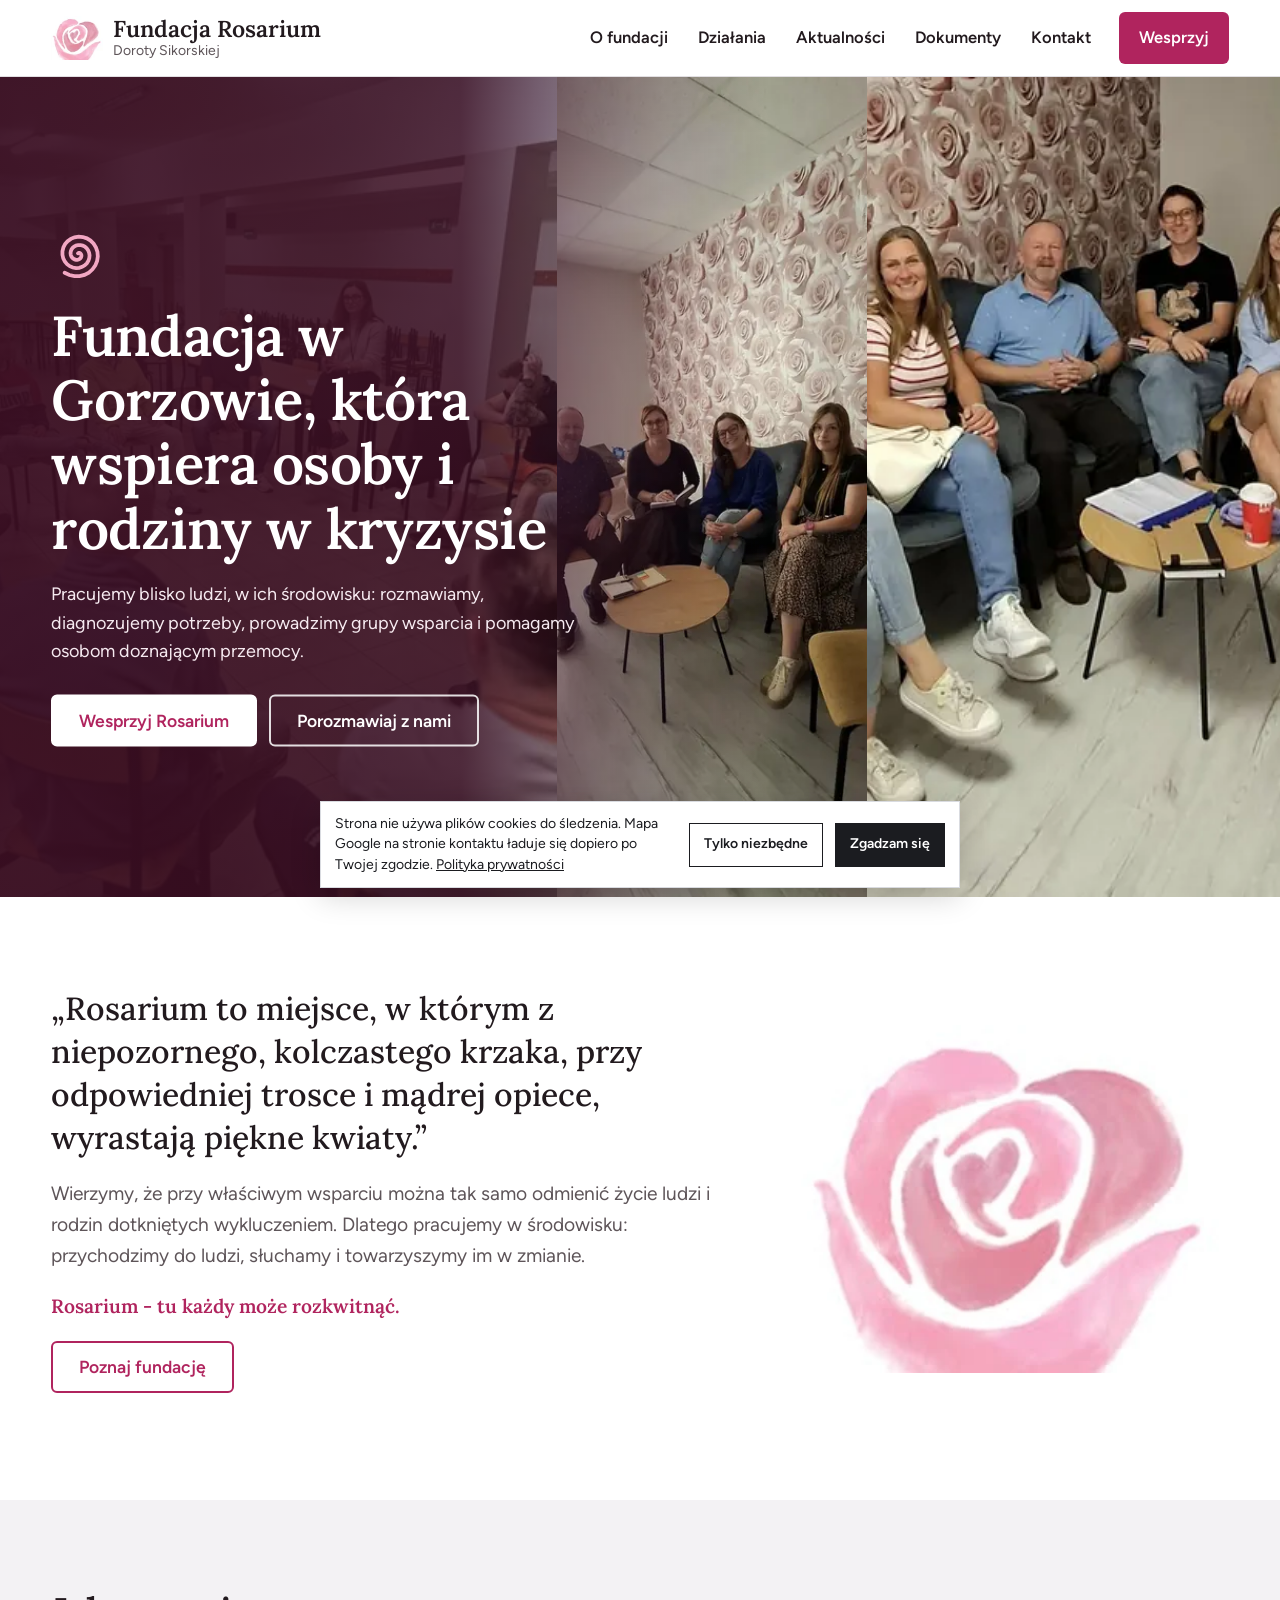
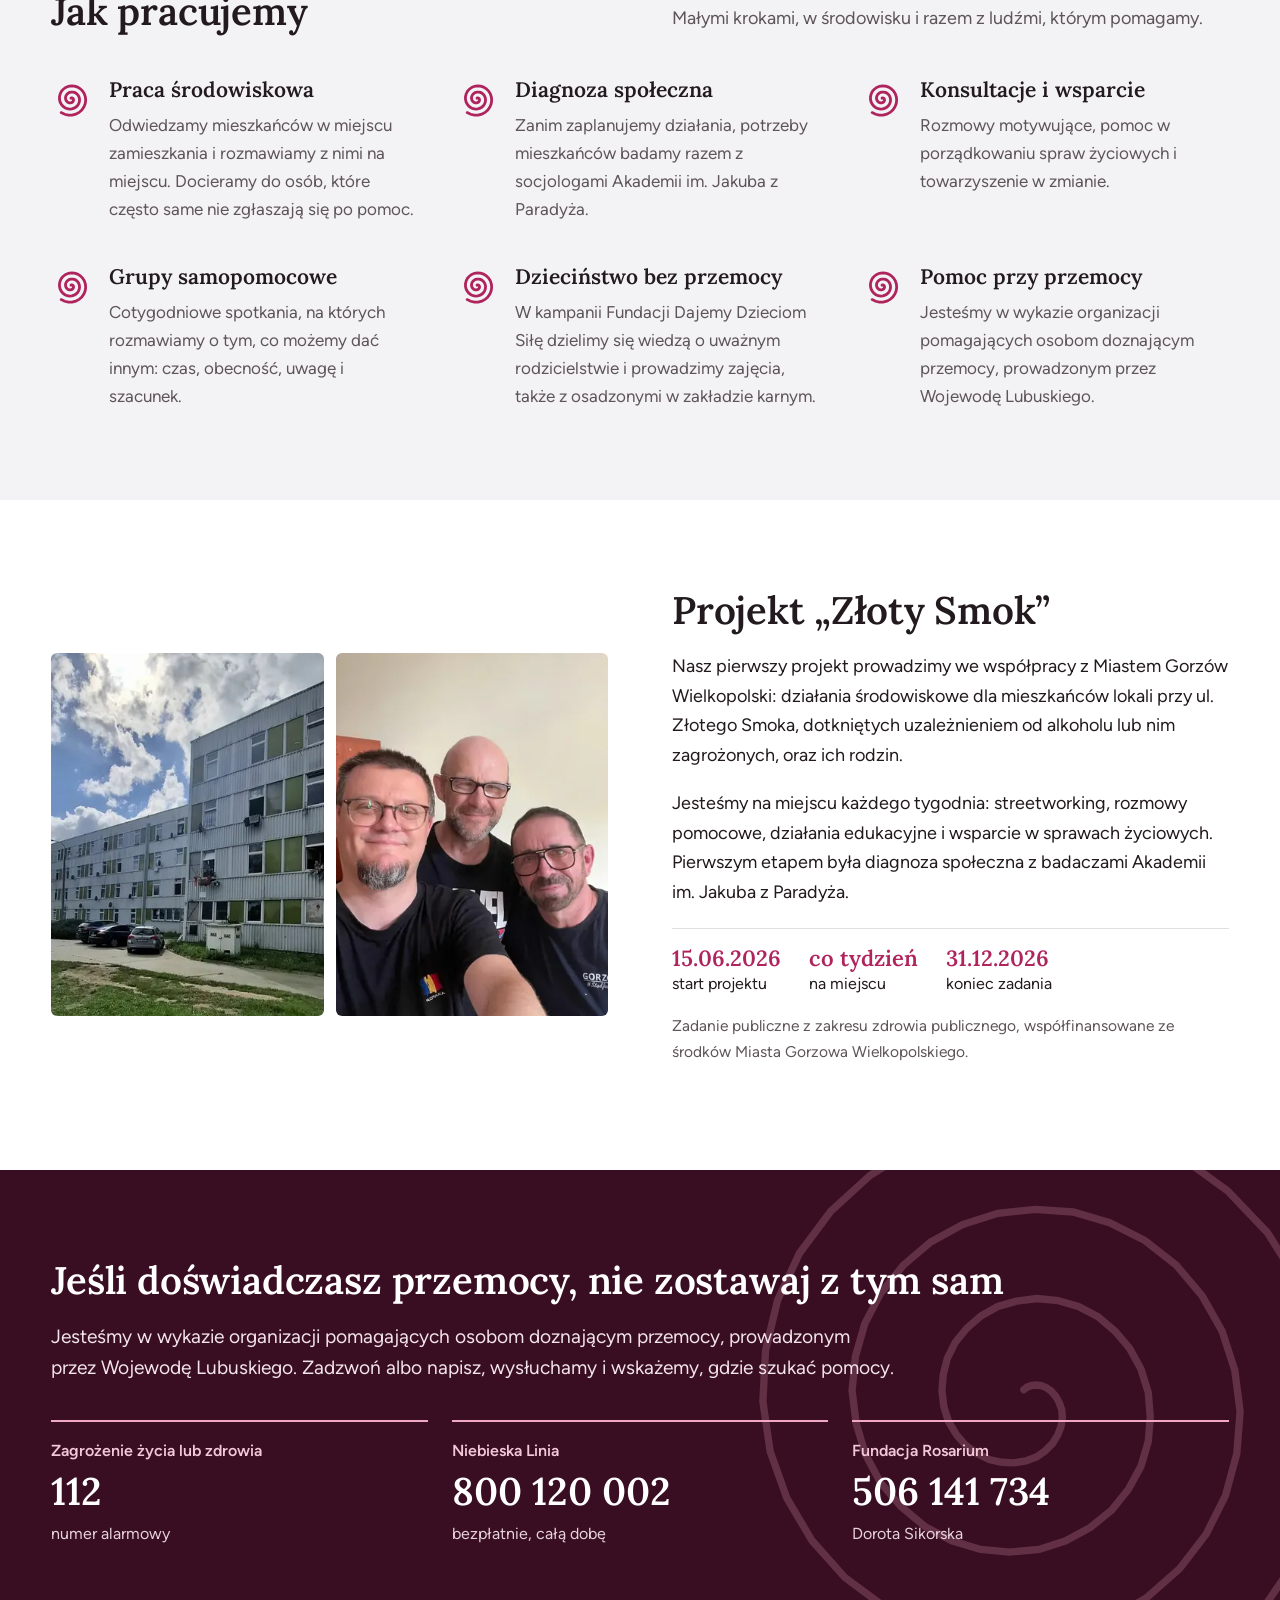
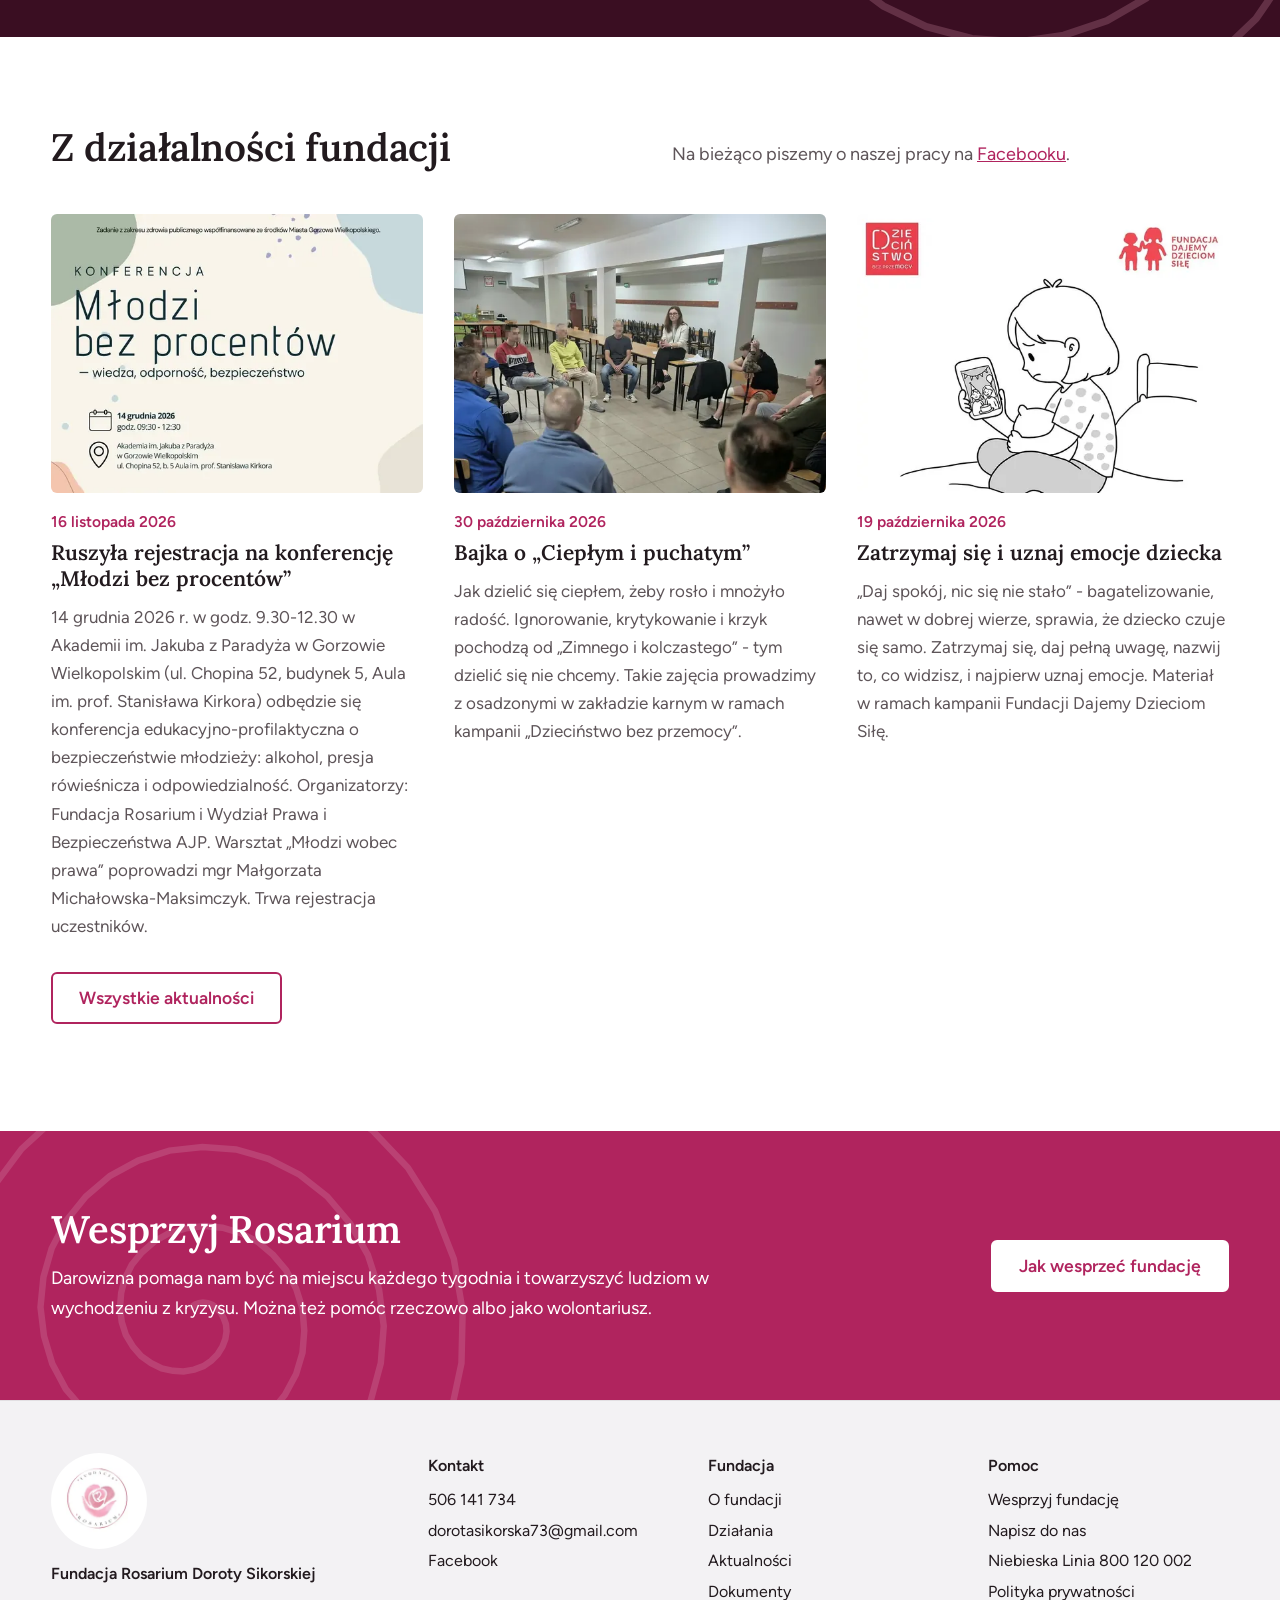
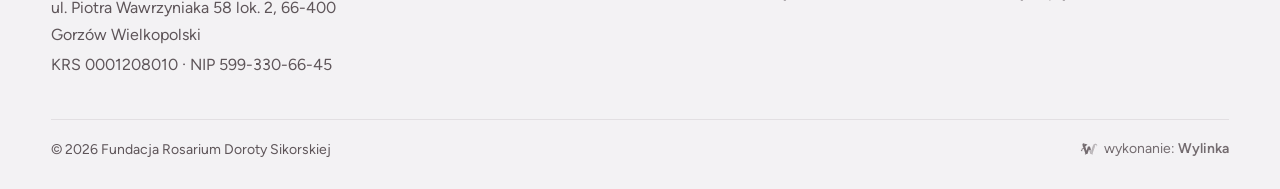
==== commit 94e3824a: "Zdjęcia w wyższej rozdzielczości i aktualności z profilu fundacji" ====
--- a/index.html
+++ b/index.html
@@ -3,10 +3,10 @@
 <title>Fundacja Rosarium Gorzów Wielkopolski - wsparcie osób i rodzin w kryzysie</title><meta name="description" content="Fundacja Rosarium Doroty Sikorskiej z Gorzowa Wielkopolskiego: praca środowiskowa, grupy samopomocowe, projekt Złoty Smok i pomoc osobom doznającym przemocy."><meta name="robots" content="noindex,nofollow">
 <link rel="canonical" href="https://disaster26.github.io/rosarium-koncepcja/">
 <meta property="og:type" content="website"><meta property="og:locale" content="pl_PL"><meta property="og:site_name" content="Fundacja Rosarium Doroty Sikorskiej">
-<meta property="og:title" content="Fundacja Rosarium Gorzów Wielkopolski - wsparcie osób i rodzin w kryzysie"><meta property="og:description" content="Fundacja Rosarium Doroty Sikorskiej z Gorzowa Wielkopolskiego: praca środowiskowa, grupy samopomocowe, projekt Złoty Smok i pomoc osobom doznającym przemocy."><meta property="og:url" content="https://disaster26.github.io/rosarium-koncepcja/"><meta property="og:image" content="https://disaster26.github.io/rosarium-koncepcja/img/zespol-sofa-552.webp">
+<meta property="og:title" content="Fundacja Rosarium Gorzów Wielkopolski - wsparcie osób i rodzin w kryzysie"><meta property="og:description" content="Fundacja Rosarium Doroty Sikorskiej z Gorzowa Wielkopolskiego: praca środowiskowa, grupy samopomocowe, projekt Złoty Smok i pomoc osobom doznającym przemocy."><meta property="og:url" content="https://disaster26.github.io/rosarium-koncepcja/"><meta property="og:image" content="https://disaster26.github.io/rosarium-koncepcja/img/zespol-sofa-1200.webp">
 <meta name="theme-color" content="#B0245E">
 <link rel="icon" href="favicon.svg" type="image/svg+xml"><link rel="icon" href="favicon-48.png" sizes="48x48" type="image/png"><link rel="apple-touch-icon" href="apple-touch-icon.png">
-<link rel="preload" href="fonts/lora-rdzen.woff2" as="font" type="font/woff2" crossorigin><link rel="preload" href="fonts/f-400-rdzen.woff2" as="font" type="font/woff2" crossorigin><link media="(max-width:900px)" rel="preload" as="image" imagesrcset="img/hero-m-360.webp 360w, img/hero-m-430.webp 430w" imagesizes="100vw" fetchpriority="high"><link media="(min-width:901px)" rel="preload" as="image" imagesrcset="img/grupa-360.webp 360w, img/grupa-560.webp 560w, img/grupa-590.webp 590w" imagesizes="(min-width:901px) 43vw, 100vw" fetchpriority="high">
+<link rel="preload" href="fonts/lora-rdzen.woff2" as="font" type="font/woff2" crossorigin><link rel="preload" href="fonts/f-400-rdzen.woff2" as="font" type="font/woff2" crossorigin><link media="(max-width:900px)" rel="preload" as="image" imagesrcset="img/hero-m-420.webp 420w, img/hero-m-640.webp 640w" imagesizes="100vw" fetchpriority="high"><link media="(min-width:901px)" rel="preload" as="image" imagesrcset="img/grupa-360.webp 360w, img/grupa-560.webp 560w, img/grupa-800.webp 800w, img/grupa-1200.webp 1200w" imagesizes="(min-width:901px) 43vw, 100vw" fetchpriority="high">
 <style>@font-face{font-family:"Lora";font-style:normal;font-weight:400 700;font-display:swap;src:url(fonts/lora-rdzen.woff2) format("woff2");unicode-range:U+0020-007E,U+00A0,U+00A9,U+00AB,U+00B0,U+00B7,U+00BB,U+00D3,U+00D7,U+00F3,U+2013-2014,U+2018-2019,U+201C-201E,U+2022,U+2026,U+20AC}@font-face{font-family:"Lora";font-style:normal;font-weight:400 700;font-display:swap;src:url(fonts/lora-pl.woff2) format("woff2");unicode-range:U+0104-0107,U+0118-0119,U+0141-0144,U+015A-015B,U+0179-017C}@font-face{font-family:"Figtree";font-style:normal;font-weight:400;font-display:swap;src:url(fonts/f-400-rdzen.woff2) format("woff2");unicode-range:U+0020-007E,U+00A0,U+00A9,U+00AB,U+00B0,U+00B7,U+00BB,U+00D3,U+00D7,U+00F3,U+2013-2014,U+2018-2019,U+201C-201E,U+2022,U+2026,U+20AC}@font-face{font-family:"Figtree";font-style:normal;font-weight:400;font-display:swap;src:url(fonts/f-400-pl.woff2) format("woff2");unicode-range:U+0104-0107,U+0118-0119,U+0141-0144,U+015A-015B,U+0179-017C}@font-face{font-family:"Figtree";font-style:normal;font-weight:600;font-display:swap;src:url(fonts/f-600-rdzen.woff2) format("woff2");unicode-range:U+0020-007E,U+00A0,U+00A9,U+00AB,U+00B0,U+00B7,U+00BB,U+00D3,U+00D7,U+00F3,U+2013-2014,U+2018-2019,U+201C-201E,U+2022,U+2026,U+20AC}@font-face{font-family:"Figtree";font-style:normal;font-weight:600;font-display:swap;src:url(fonts/f-600-pl.woff2) format("woff2");unicode-range:U+0104-0107,U+0118-0119,U+0141-0144,U+015A-015B,U+0179-017C}
 :root{--rose:#B0245E;--rose2:#8C1849;--wine:#3A0E22;--ink:#221A1E;--mut:#5E5559;--bg2:#F3F2F4;--line:#E2DFE2;--hf:"Lora",Georgia,serif;--bf:"Figtree",system-ui,-apple-system,"Segoe UI",sans-serif;--gut:clamp(16px,4vw,56px);--max:1440px}
 *,*::before,*::after{box-sizing:border-box}
@@ -201,7 +201,7 @@
 .wylinka-badge .wy-pod{opacity:0;transition:opacity .2s ease-out .08s}
 .wylinka-badge:hover .wy-old,.wylinka-badge:focus-visible .wy-old{transform:translate(9px,7px) rotate(9deg);opacity:0}
 .wylinka-badge:hover .wy-pod,.wylinka-badge:focus-visible .wy-pod{opacity:1}
-@media (prefers-reduced-motion:reduce){.wylinka-badge .wy-old,.wylinka-badge .wy-pod{transition:none}.wylinka-badge:hover .wy-old,.wylinka-badge:focus-visible .wy-old{transform:none;opacity:.45}.wylinka-badge:hover .wy-pod,.wylinka-badge:focus-visible .wy-pod{opacity:0}}</style><script type="application/ld+json">{"@context":"https://schema.org","@type":"NGO","@id":"https://disaster26.github.io/rosarium-koncepcja/#fundacja","name":"Fundacja Rosarium Doroty Sikorskiej","alternateName":"Fundacja Rosarium","url":"https://disaster26.github.io/rosarium-koncepcja/","logo":"https://disaster26.github.io/rosarium-koncepcja/logo.png","image":"https://disaster26.github.io/rosarium-koncepcja/img/zespol-sofa-552.webp","description":"Fundacja z Gorzowa Wielkopolskiego wspierająca osoby i rodziny wykluczone społecznie i zagrożone wykluczeniem: praca środowiskowa, diagnozy społeczne, konsultacje, grupy samopomocowe, pomoc osobom doznającym przemocy.","foundingDate":"2025","founder":{"@type":"Person","name":"Dorota Sikorska"},"address":{"@type":"PostalAddress","streetAddress":"ul. Piotra Wawrzyniaka 58 lok. 2","postalCode":"66-400","addressLocality":"Gorzów Wielkopolski","addressCountry":"PL"},"telephone":"+48506141734","email":"dorotasikorska73@gmail.com","taxID":"5993306645","sameAs":["https://www.facebook.com/profile.php?id=61591479943344"],"identifier":[{"@type":"PropertyValue","propertyID":"KRS","value":"0001208010"},{"@type":"PropertyValue","propertyID":"NIP","value":"5993306645"}],"areaServed":"Gorzów Wielkopolski"}</script>
+@media (prefers-reduced-motion:reduce){.wylinka-badge .wy-old,.wylinka-badge .wy-pod{transition:none}.wylinka-badge:hover .wy-old,.wylinka-badge:focus-visible .wy-old{transform:none;opacity:.45}.wylinka-badge:hover .wy-pod,.wylinka-badge:focus-visible .wy-pod{opacity:0}}</style><script type="application/ld+json">{"@context":"https://schema.org","@type":"NGO","@id":"https://disaster26.github.io/rosarium-koncepcja/#fundacja","name":"Fundacja Rosarium Doroty Sikorskiej","alternateName":"Fundacja Rosarium","url":"https://disaster26.github.io/rosarium-koncepcja/","logo":"https://disaster26.github.io/rosarium-koncepcja/logo.png","image":"https://disaster26.github.io/rosarium-koncepcja/img/zespol-sofa-1200.webp","description":"Fundacja z Gorzowa Wielkopolskiego wspierająca osoby i rodziny wykluczone społecznie i zagrożone wykluczeniem: praca środowiskowa, diagnozy społeczne, konsultacje, grupy samopomocowe, pomoc osobom doznającym przemocy.","foundingDate":"2025","founder":{"@type":"Person","name":"Dorota Sikorska"},"address":{"@type":"PostalAddress","streetAddress":"ul. Piotra Wawrzyniaka 58 lok. 2","postalCode":"66-400","addressLocality":"Gorzów Wielkopolski","addressCountry":"PL"},"telephone":"+48506141734","email":"dorotasikorska73@gmail.com","taxID":"5993306645","sameAs":["https://www.facebook.com/profile.php?id=61591479943344"],"identifier":[{"@type":"PropertyValue","propertyID":"KRS","value":"0001208010"},{"@type":"PropertyValue","propertyID":"NIP","value":"5993306645"}],"areaServed":"Gorzów Wielkopolski"}</script>
 </head><body class="">
 <a class="skip" href="#tresc">Przejdź do treści</a>
 <header class="top"><div class="top-in">
@@ -212,11 +212,11 @@
 <main id="tresc"><svg width="0" height="0" style="position:absolute" aria-hidden="true"><symbol id="sp" viewBox="0 0 100 100"><path d="M50.0 48.0 L50.6 47.5 L51.4 47.2 L52.4 47.2 L53.4 47.4 L54.5 48.1 L55.3 49.1 L56.0 50.4 L56.3 51.9 L56.2 53.6 L55.6 55.3 L54.5 57.0 L53.0 58.3 L51.0 59.4 L48.7 59.9 L46.3 59.9 L43.8 59.2 L41.4 57.9 L39.3 56.0 L37.6 53.5 L36.6 50.6 L36.2 47.4 L36.7 44.0 L38.0 40.8 L40.1 37.8 L42.9 35.3 L46.4 33.5 L50.3 32.6 L54.5 32.6 L58.7 33.6 L62.6 35.6 L66.1 38.6 L68.8 42.4 L70.6 46.8 L71.4 51.7 L70.9 56.8 L69.3 61.8 L66.4 66.3 L62.5 70.1 L57.7 73.0 L52.2 74.8 L46.4 75.2 L40.4 74.2 L34.8 71.8 L29.7 68.0 L25.6 63.1 L22.7 57.3 L21.2 50.8 L21.2 44.0 L22.9 37.2 L26.1 30.9 L30.8 25.5 L36.8 21.2 L43.7 18.3 L51.2 17.2 L58.9 17.8 L66.4 20.2 L73.2 24.4 L79.0 30.1 L83.3 37.2 L86.0 45.1 L86.7 53.6 L85.4 62.2 L82.1 70.4 L76.9 77.6 L70.1 83.6 L61.9 87.9 L52.9 90.2 L43.4 90.3 L34.1 88.2 L25.3 84.0" fill="none" stroke="currentColor" stroke-width="7" stroke-linecap="round"/></symbol><symbol id="spb" viewBox="0 0 100 100"><path d="M50.0 48.0 L50.5 47.6 L51.1 47.4 L51.8 47.3 L52.6 47.4 L53.4 47.7 L54.1 48.2 L54.8 49.0 L55.3 49.9 L55.7 51.0 L55.8 52.2 L55.6 53.5 L55.1 54.8 L54.3 56.1 L53.2 57.2 L51.9 58.1 L50.3 58.7 L48.5 59.0 L46.7 58.9 L44.8 58.5 L43.0 57.6 L41.3 56.4 L39.9 54.8 L38.7 52.8 L38.0 50.6 L37.7 48.2 L37.9 45.7 L38.5 43.3 L39.7 40.9 L41.4 38.8 L43.6 36.9 L46.1 35.5 L48.9 34.7 L52.0 34.3 L55.1 34.6 L58.2 35.5 L61.1 37.0 L63.7 39.2 L65.9 41.8 L67.6 44.9 L68.7 48.4 L69.0 52.1 L68.7 55.8 L67.6 59.5 L65.7 63.0 L63.2 66.1 L60.0 68.7 L56.3 70.7 L52.3 72.0 L47.9 72.4 L43.5 72.0 L39.2 70.7 L35.2 68.6 L31.6 65.6 L28.5 62.0 L26.2 57.7 L24.8 53.0 L24.2 48.1 L24.7 43.0 L26.1 38.1 L28.5 33.5 L31.9 29.3 L36.0 25.8 L40.8 23.2 L46.1 21.5 L51.7 20.9 L57.4 21.3 L62.9 22.9 L68.2 25.6 L72.9 29.3 L76.8 33.9 L79.8 39.2 L81.7 45.1 L82.5 51.3 L82.0 57.6 L80.3 63.9 L77.4 69.7 L73.4 74.9 L68.4 79.3 L62.5 82.7 L56.0 84.9 L49.2 85.9 L42.2 85.4 L35.3 83.6 L28.9 80.5 L23.1 76.2 L18.2 70.7 L14.4 64.3 L11.9 57.3 L10.8 49.8 L11.2 42.1 L13.0 34.6 L16.3 27.5 L21.0 21.2 L26.9 15.8 L33.8 11.6 L41.4 8.7 L49.5 7.4 L57.8 7.7 L66.0 9.6 L73.7 13.1 L80.6 18.1 L86.6 24.4 L91.2 31.7 L94.4 39.9 L95.9 48.7 L95.7 57.6 L93.8 66.5 L90.1 74.8 L84.9 82.4 L78.2 88.8" fill="none" stroke="currentColor" stroke-width="1.1" stroke-linecap="round"/></symbol></svg>
 <section class="hero" aria-label="Fundacja Rosarium">
 <div class="ph">
-<div><a class="lb" href="img/grupa-590.webp" data-w="590" data-h="590"><img src="img/grupa-560.webp" srcset="img/grupa-360.webp 360w, img/grupa-560.webp 560w, img/grupa-590.webp 590w" sizes="(min-width:901px) 43vw, 100vw" width="590" height="590" alt="Grupa samopomocowa podczas cotygodniowego spotkania" loading="lazy" decoding="async"></a></div>
-<div><a class="lb" href="img/zespol-pion-508.webp" data-w="508" data-h="1100"><img src="img/zespol-pion-508.webp" srcset="img/zespol-pion-360.webp 360w, img/zespol-pion-508.webp 508w" sizes="(min-width:901px) 24vw, 100vw" width="508" height="1100" alt="Spotkanie zespołu fundacji w siedzibie" loading="lazy" decoding="async"></a></div>
-<div><a class="lb" href="img/zespol-sofa-552.webp" data-w="552" data-h="523"><img src="img/zespol-sofa-552.webp" srcset="img/zespol-sofa-360.webp 360w, img/zespol-sofa-552.webp 552w" sizes="(min-width:901px) 34vw, 100vw" width="552" height="523" alt="Zespół Fundacji Rosarium na tle różanej tapety" loading="lazy" decoding="async"></a></div>
-</div>
-<div class="m"><img src="img/hero-m-430.webp" srcset="img/hero-m-360.webp 360w, img/hero-m-430.webp 430w" sizes="100vw" width="430" height="931" alt="Zespół Fundacji Rosarium" fetchpriority="high"></div>
+<div><a class="lb" href="img/grupa-1200.webp" data-w="1200" data-h="1200"><img src="img/grupa-560.webp" srcset="img/grupa-360.webp 360w, img/grupa-560.webp 560w, img/grupa-800.webp 800w, img/grupa-1200.webp 1200w" sizes="(min-width:901px) 43vw, 100vw" width="1200" height="1200" alt="Zajęcia prowadzone przez Fundację Rosarium" loading="lazy" decoding="async"></a></div>
+<div><a class="lb" href="img/zespol-pion-739.webp" data-w="739" data-h="1600"><img src="img/zespol-pion-560.webp" srcset="img/zespol-pion-360.webp 360w, img/zespol-pion-560.webp 560w, img/zespol-pion-739.webp 739w" sizes="(min-width:901px) 24vw, 100vw" width="739" height="1600" alt="Spotkanie zespołu fundacji w siedzibie" loading="lazy" decoding="async"></a></div>
+<div><a class="lb" href="img/zespol-sofa-1200.webp" data-w="1200" data-h="1138"><img src="img/zespol-sofa-560.webp" srcset="img/zespol-sofa-360.webp 360w, img/zespol-sofa-560.webp 560w, img/zespol-sofa-800.webp 800w, img/zespol-sofa-1200.webp 1200w" sizes="(min-width:901px) 34vw, 100vw" width="1200" height="1138" alt="Zespół Fundacji Rosarium na tle różanej tapety" loading="lazy" decoding="async"></a></div>
+</div>
+<div class="m"><img src="img/hero-m-640.webp" srcset="img/hero-m-420.webp 420w, img/hero-m-640.webp 640w" sizes="100vw" width="640" height="1386" alt="Zespół Fundacji Rosarium" fetchpriority="high"></div>
 <div class="hero-txt"><svg class="sp" viewBox="0 0 100 100" aria-hidden="true"><use href="#sp"/></svg>
 <h1>Fundacja w Gorzowie, która wspiera osoby i rodziny w kryzysie</h1>
 <p>Pracujemy blisko ludzi, w ich środowisku: rozmawiamy, diagnozujemy potrzeby, prowadzimy grupy wsparcia i pomagamy osobom doznającym przemocy.</p>
@@ -227,6 +227,7 @@
 <section class="sec"><div class="wrap idea">
 <div><blockquote>„Rosarium to miejsce, w którym z niepozornego, kolczastego krzaka, przy odpowiedniej trosce i mądrej opiece, wyrastają piękne kwiaty.”</blockquote>
 <p class="lead src">Wierzymy, że przy właściwym wsparciu można tak samo odmienić życie ludzi i rodzin dotkniętych wykluczeniem. Dlatego pracujemy w środowisku: przychodzimy do ludzi, słuchamy i towarzyszymy im w zmianie.</p>
+<p class="lead" style="font-family:var(--hf);color:var(--rose);font-weight:600;margin-top:4px">Rosarium - tu każdy może rozkwitnąć.</p>
 <p><a class="btn out" href="o-fundacji/">Poznaj fundację</a></p></div>
 <img src="img/roza-200.webp" srcset="img/roza-96.webp 96w, img/roza-200.webp 200w, img/roza-415.webp 415w" sizes="(min-width:901px) 420px, 240px" width="415" height="344" alt="Róża z logo Fundacji Rosarium" class="rose" loading="lazy" decoding="async">
 </div></section>
@@ -237,7 +238,7 @@
 </div></section>
 
 <section class="sec"><div class="wrap proj">
-<div class="pics"><a class="lb" href="img/zloty-smok-508.webp" data-w="508" data-h="1100"><img src="img/zloty-smok-360.webp" srcset="img/zloty-smok-240.webp 240w, img/zloty-smok-360.webp 360w, img/zloty-smok-508.webp 508w" sizes="(min-width:901px) 24vw, 50vw" width="508" height="1100" alt="Budynki przy ul. Złotego Smoka w Gorzowie Wielkopolskim" loading="lazy" decoding="async"></a><a class="lb" href="img/diagnoza-526.webp" data-w="526" data-h="700"><img src="img/diagnoza-360.webp" srcset="img/diagnoza-240.webp 240w, img/diagnoza-360.webp 360w, img/diagnoza-526.webp 526w" sizes="(min-width:901px) 24vw, 50vw" width="526" height="700" alt="Badacze Akademii im. Jakuba z Paradyża podczas diagnozy społecznej" loading="lazy" decoding="async"></a></div>
+<div class="pics"><a class="lb" href="img/zloty-smok-739.webp" data-w="739" data-h="1600"><img src="img/zloty-smok-360.webp" srcset="img/zloty-smok-240.webp 240w, img/zloty-smok-360.webp 360w, img/zloty-smok-560.webp 560w, img/zloty-smok-739.webp 739w" sizes="(min-width:901px) 24vw, 50vw" width="739" height="1600" alt="Budynki przy ul. Złotego Smoka w Gorzowie Wielkopolskim" loading="lazy" decoding="async"></a><a class="lb" href="img/diagnoza-526.webp" data-w="526" data-h="700"><img src="img/diagnoza-360.webp" srcset="img/diagnoza-240.webp 240w, img/diagnoza-360.webp 360w, img/diagnoza-526.webp 526w" sizes="(min-width:901px) 24vw, 50vw" width="526" height="700" alt="Badacze Akademii im. Jakuba z Paradyża podczas diagnozy społecznej" loading="lazy" decoding="async"></a></div>
 <div>
 <h2>Projekt „Złoty Smok”</h2>
 <p>Nasz pierwszy projekt prowadzimy we współpracy z Miastem Gorzów Wielkopolski: działania środowiskowe dla mieszkańców lokali przy ul. Złotego Smoka, dotkniętych uzależnieniem od alkoholu lub nim zagrożonych, oraz ich rodzin.</p>
@@ -259,7 +260,7 @@
 
 <section class="sec"><div class="wrap">
 <div class="head"><h2>Z działalności fundacji</h2><p>Na bieżąco piszemy o naszej pracy na <a href="https://www.facebook.com/profile.php?id=61591479943344" rel="noopener">Facebooku</a>.</p></div>
-<div class="cards strip"><article class="card"><div class="ph"><a class="lb" href="img/kampania-526.webp" data-w="526" data-h="526"><img src="img/kampania-526.webp" srcset="img/kampania-360.webp 360w, img/kampania-526.webp 526w" sizes="(min-width:901px) 30vw, 82vw" width="526" height="526" alt="Plakat kampanii Dzieciństwo bez przemocy" loading="lazy" decoding="async"></a></div><time datetime="2026-10-30">30 października 2026</time><h3>Bajka o „Ciepłym i puchatym”</h3><p>Jak dzielić się ciepłem, żeby mnożyło radość. Zajęcia z osadzonymi w zakładzie karnym w ramach kampanii „Dzieciństwo bez przemocy”.</p></article><article class="card"><div class="ph"><a class="lb" href="img/grupa-590.webp" data-w="590" data-h="590"><img src="img/grupa-560.webp" srcset="img/grupa-360.webp 360w, img/grupa-560.webp 560w, img/grupa-590.webp 590w" sizes="(min-width:901px) 30vw, 82vw" width="590" height="590" alt="Spotkanie grupy samopomocowej w kręgu" loading="lazy" decoding="async"></a></div><time datetime="2026-08-06">6 sierpnia 2026</time><h3>Cotygodniowe spotkania</h3><p>Rozmawiamy o tym, co możemy dać innym: czas, obecność, uwagę i szacunek. Budujemy relacje i towarzyszymy w szukaniu drogi do zmiany.</p></article><article class="card"><div class="ph"><a class="lb" href="img/diagnoza-526.webp" data-w="526" data-h="700"><img src="img/diagnoza-360.webp" srcset="img/diagnoza-240.webp 240w, img/diagnoza-360.webp 360w, img/diagnoza-526.webp 526w" sizes="(min-width:901px) 30vw, 82vw" width="526" height="700" alt="Badacze Akademii im. Jakuba z Paradyża i Tomasz Manikowski" loading="lazy" decoding="async"></a></div><time datetime="2026-07-09">9 lipca 2026</time><h3>Diagnoza społeczna z socjologami</h3><p>Razem z badaczami Akademii im. Jakuba z Paradyża rozmawialiśmy z mieszkańcami ul. Złotego Smoka o ich potrzebach.</p></article></div>
+<div class="cards strip"><article class="card"><div class="ph"><a class="lb" href="img/konferencja-1131.webp" data-w="1131" data-h="1600"><img src="img/konferencja-560.webp" srcset="img/konferencja-360.webp 360w, img/konferencja-560.webp 560w, img/konferencja-800.webp 800w, img/konferencja-1131.webp 1131w" sizes="(min-width:901px) 30vw, 82vw" width="1131" height="1600" alt="Plakat konferencji Młodzi bez procentów" loading="lazy" decoding="async"></a></div><time datetime="2026-11-16">16 listopada 2026</time><h3>Ruszyła rejestracja na konferencję „Młodzi bez procentów”</h3><p>14 grudnia 2026 r. w godz. 9.30-12.30 w Akademii im. Jakuba z Paradyża w Gorzowie Wielkopolskim (ul. Chopina 52, budynek 5, Aula im. prof. Stanisława Kirkora) odbędzie się konferencja edukacyjno-profilaktyczna o bezpieczeństwie młodzieży: alkohol, presja rówieśnicza i odpowiedzialność. Organizatorzy: Fundacja Rosarium i Wydział Prawa i Bezpieczeństwa AJP. Warsztat „Młodzi wobec prawa” poprowadzi mgr Małgorzata Michałowska-Maksimczyk. Trwa rejestracja uczestników.</p></article><article class="card"><div class="ph"><a class="lb" href="img/grupa-1200.webp" data-w="1200" data-h="1200"><img src="img/grupa-560.webp" srcset="img/grupa-360.webp 360w, img/grupa-560.webp 560w, img/grupa-800.webp 800w, img/grupa-1200.webp 1200w" sizes="(min-width:901px) 30vw, 82vw" width="1200" height="1200" alt="Zajęcia w ramach kampanii Dzieciństwo bez przemocy" loading="lazy" decoding="async"></a></div><time datetime="2026-10-30">30 października 2026</time><h3>Bajka o „Ciepłym i puchatym”</h3><p>Jak dzielić się ciepłem, żeby rosło i mnożyło radość. Ignorowanie, krytykowanie i krzyk pochodzą od „Zimnego i kolczastego” - tym dzielić się nie chcemy. Takie zajęcia prowadzimy z osadzonymi w zakładzie karnym w ramach kampanii „Dzieciństwo bez przemocy”.</p></article><article class="card"><div class="ph"><a class="lb" href="img/zatrzymaj-1080.webp" data-w="1080" data-h="1080"><img src="img/zatrzymaj-560.webp" srcset="img/zatrzymaj-360.webp 360w, img/zatrzymaj-560.webp 560w, img/zatrzymaj-800.webp 800w, img/zatrzymaj-1080.webp 1080w" sizes="(min-width:901px) 30vw, 82vw" width="1080" height="1080" alt="Grafika kampanii Dzieciństwo bez przemocy o emocjach dziecka" loading="lazy" decoding="async"></a></div><time datetime="2026-10-19">19 października 2026</time><h3>Zatrzymaj się i uznaj emocje dziecka</h3><p>„Daj spokój, nic się nie stało” - bagatelizowanie, nawet w dobrej wierze, sprawia, że dziecko czuje się samo. Zatrzymaj się, daj pełną uwagę, nazwij to, co widzisz, i najpierw uznaj emocje. Materiał w ramach kampanii Fundacji Dajemy Dzieciom Siłę.</p></article></div>
 <p style="margin-top:32px"><a class="btn out" href="aktualnosci/">Wszystkie aktualności</a></p>
 </div></section>
 
@@ -270,7 +271,7 @@
 </main>
 <footer class="foot"><div class="wrap">
 <div class="in">
-<div><img src="img/logo-400.webp" srcset="img/logo-200.webp 200w, img/logo-400.webp 400w" sizes="96px" width="400" height="400" alt="Logo Fundacji Rosarium" class="logo-f" loading="lazy" decoding="async"><strong>Fundacja Rosarium Doroty Sikorskiej</strong><p>ul. Piotra Wawrzyniaka 58 lok. 2, 66-400 Gorzów Wielkopolski</p><p>KRS 0001208010 · NIP 599-330-66-45</p></div>
+<div><img src="img/logo-400.webp" srcset="img/logo-200.webp 200w, img/logo-400.webp 400w, img/logo-800.webp 800w" sizes="96px" width="800" height="800" alt="Logo Fundacji Rosarium" class="logo-f" loading="lazy" decoding="async"><strong>Fundacja Rosarium Doroty Sikorskiej</strong><p>ul. Piotra Wawrzyniaka 58 lok. 2, 66-400 Gorzów Wielkopolski</p><p>KRS 0001208010 · NIP 599-330-66-45</p></div>
 <div><strong>Kontakt</strong><p><a href="tel:+48506141734">506 141 734</a></p><p><a href="mailto:dorotasikorska73@gmail.com">dorotasikorska73@gmail.com</a></p><p><a href="https://www.facebook.com/profile.php?id=61591479943344" rel="noopener">Facebook</a></p></div>
 <div><strong>Fundacja</strong><p><a href="o-fundacji/">O fundacji</a></p><p><a href="dzialania/">Działania</a></p><p><a href="aktualnosci/">Aktualności</a></p><p><a href="dokumenty/">Dokumenty</a></p></div>
 <div><strong>Pomoc</strong><p><a href="wesprzyj/">Wesprzyj fundację</a></p><p><a href="kontakt/">Napisz do nas</a></p><p><a href="tel:800120002">Niebieska Linia 800 120 002</a></p><p><a href="polityka-prywatnosci/">Polityka prywatności</a></p></div>
